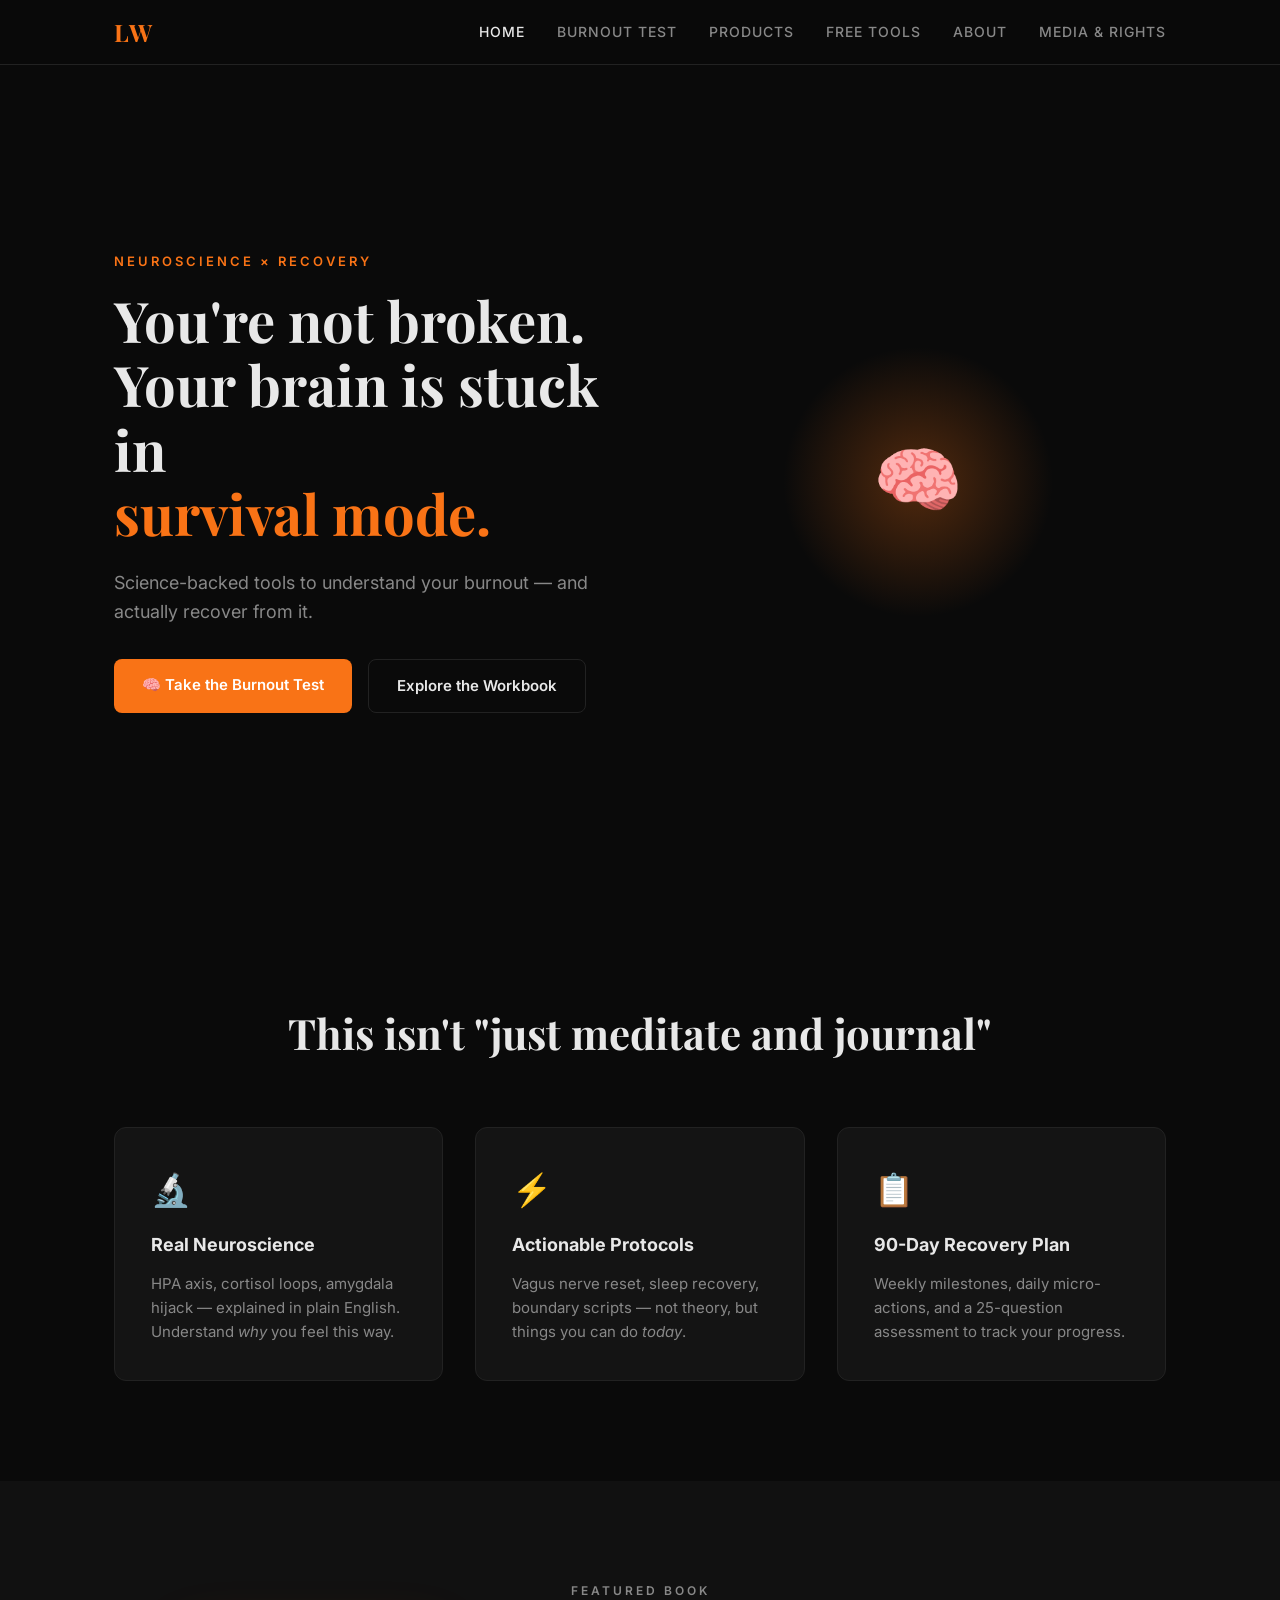
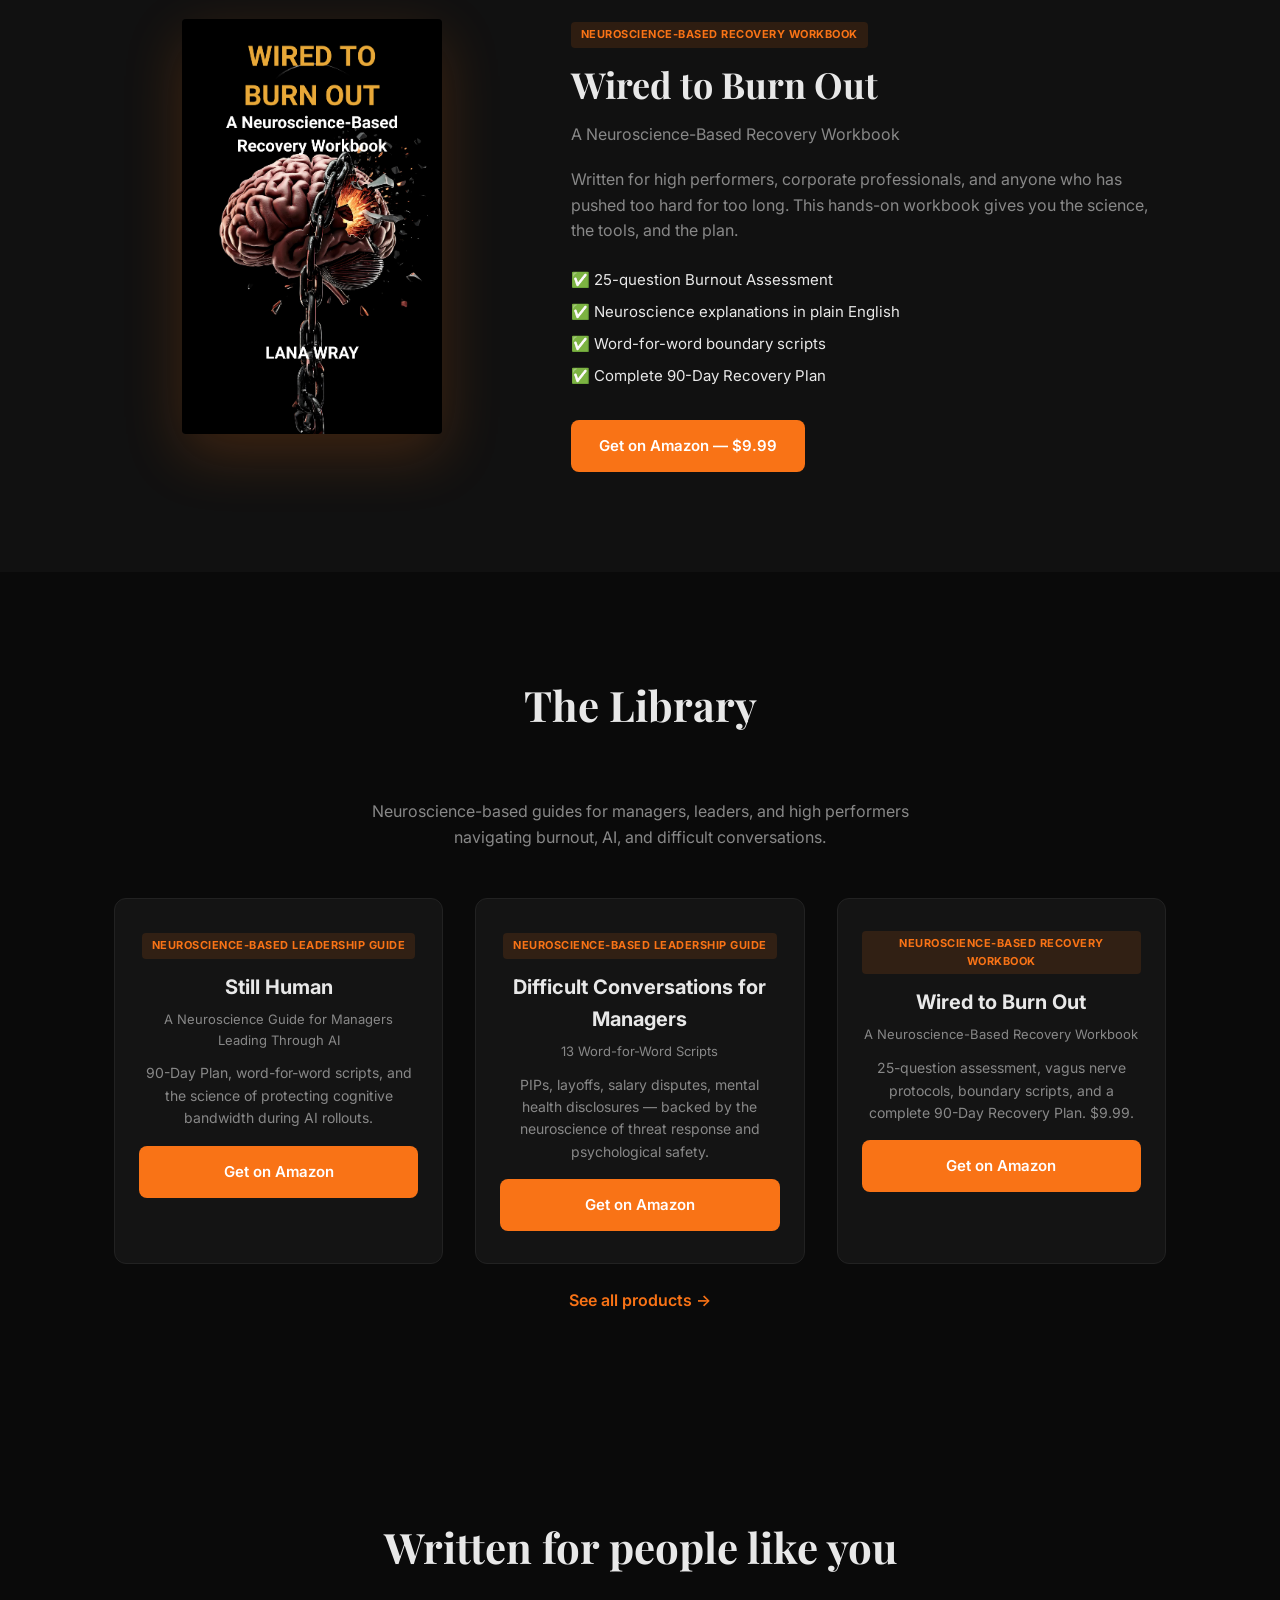
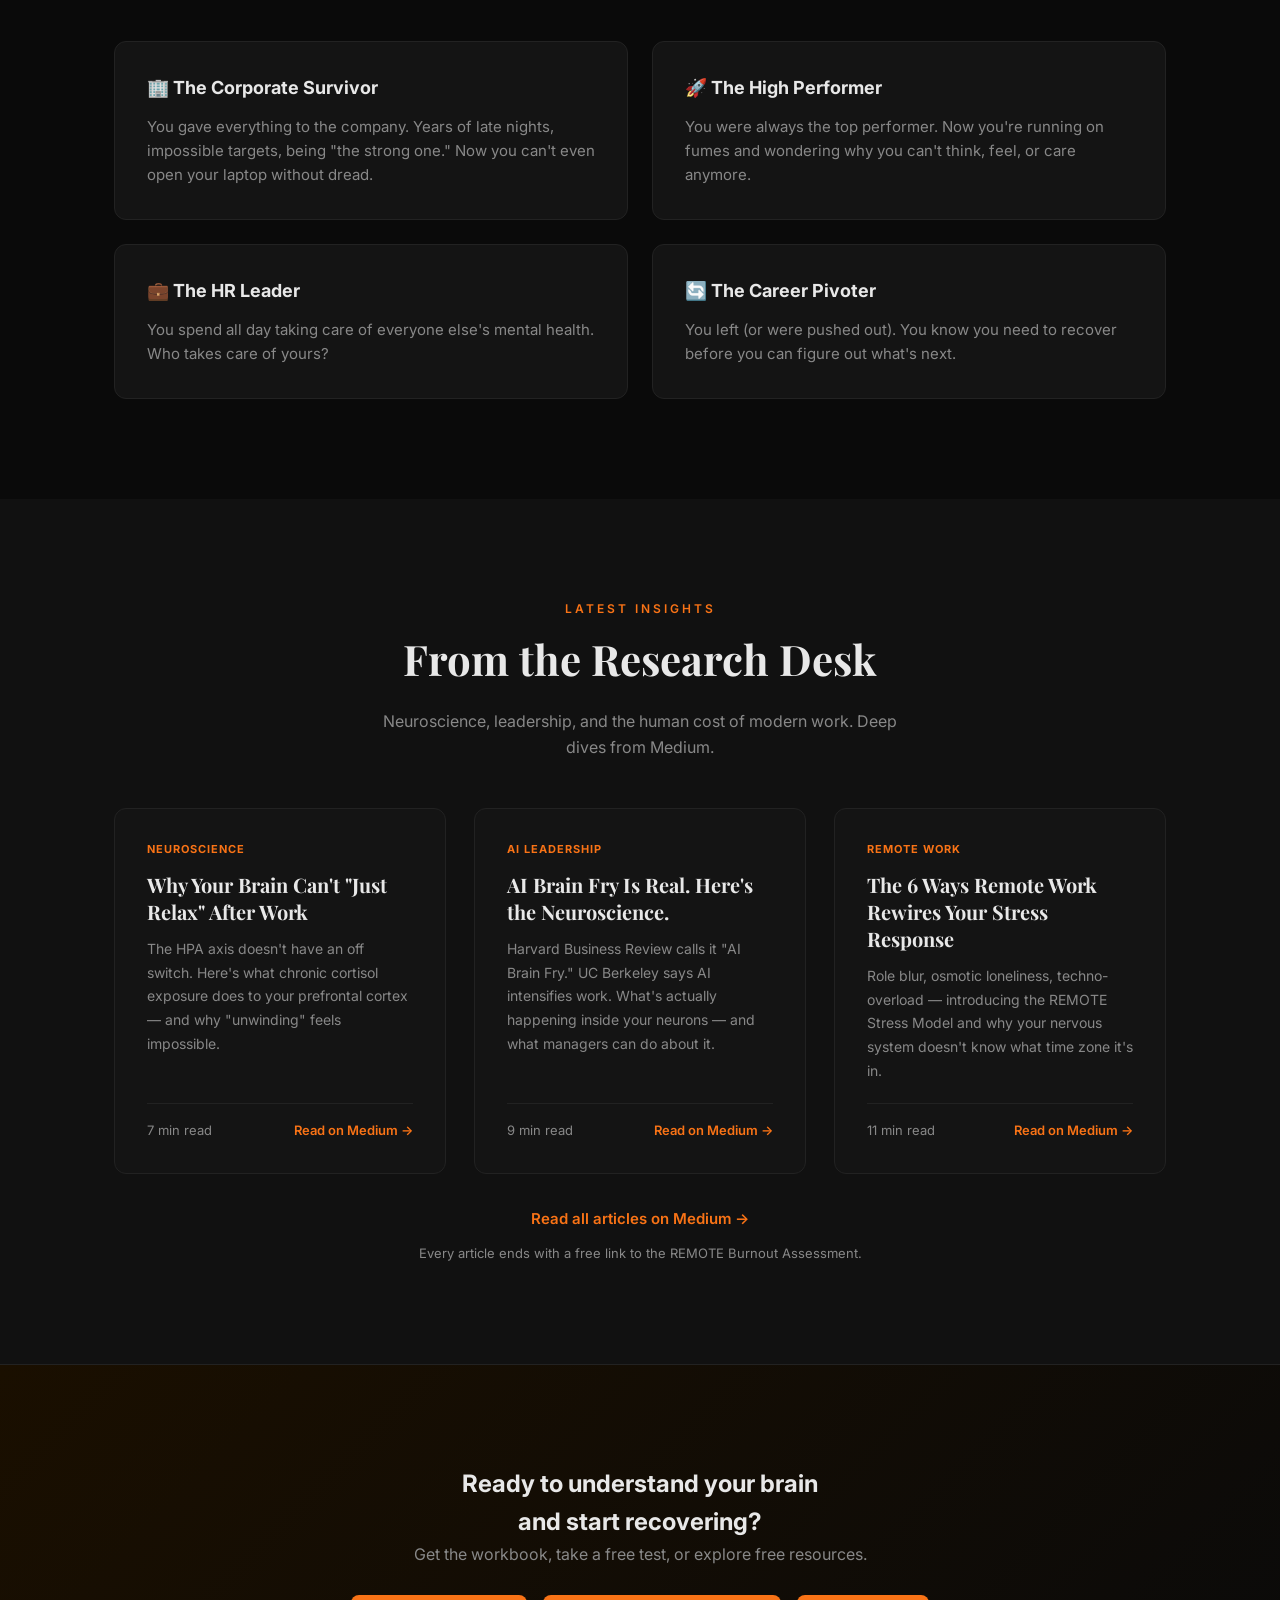
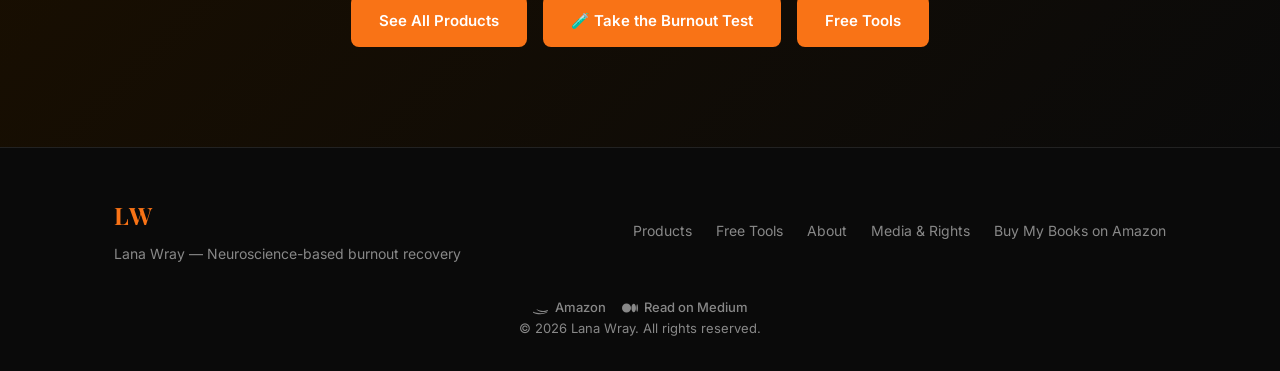
==== index.html @ b1a16aa7 "selling pages" ====
<!DOCTYPE html>
<html lang="en">
<head>
    <meta charset="UTF-8">
  <link rel="icon" type="image/png" href="favicon.png">
    <meta name="viewport" content="width=device-width, initial-scale=1.0">
    <title>Lana Wray — Neuroscience-Based Burnout Recovery for Managers & High Performers</title>
    <meta name="description" content="Lana Wray is a neuroscience author and former CHRO. Take the free REMOTE Burnout Assessment, explore evidence-based recovery tools, and get the books that bridge neuroscience, leadership, and burnout recovery.">
    <meta name="keywords" content="burnout recovery, neuroscience burnout, remote work burnout, manager burnout, brain-smart leadership, REMOTE Stress Model, Lana Wray, Wired to Burn Out, Still Human, burnout assessment, workplace mental health">
    <meta property="og:title" content="Lana Wray — Neuroscience-Based Burnout Recovery">
    <meta property="og:description" content="Free REMOTE Burnout Assessment, neuroscience-backed recovery books, and digital tools for managers and high performers. By former CHRO and neuroscience author Lana Wray.">
    <meta property="og:type" content="website">
    <meta property="og:url" content="https://lana-wray.com/">
    <meta property="og:site_name" content="Lana Wray">
    <meta name="twitter:card" content="summary_large_image">
    <meta name="twitter:title" content="Lana Wray — Neuroscience-Based Burnout Recovery">
    <meta name="twitter:description" content="Free REMOTE Burnout Assessment, neuroscience-backed recovery books, and digital tools for managers and high performers.">
    <link rel="canonical" href="https://lana-wray.com/">
    <link rel="preconnect" href="https://fonts.googleapis.com">
    <link href="https://fonts.googleapis.com/css2?family=Inter:wght@300;400;500;600;700&family=Playfair+Display:wght@400;600;700&display=swap" rel="stylesheet">
    <link rel="stylesheet" href="style.css">
</head>
<body>

<!-- Navigation -->
<nav class="nav">
    <div class="nav-inner">
        <a href="index.html" class="logo">LW</a>
        <div class="nav-links">
            <a href="index.html" class="active">Home</a>
            <a href="remote-assessment.html">Burnout Test</a>
            <a href="books.html">Products</a>
            <a href="free.html">Free Tools</a>
            <a href="about.html">About</a>
            <a href="contact.html">Media &amp; Rights</a>
        </div>
        <button class="menu-btn" onclick="toggleMenu()">☰</button>
    </div>
</nav>

<!-- Hero -->
<section class="hero">
    <div class="hero-inner">
        <div class="hero-text">
            <p class="hero-tag">Neuroscience × Recovery</p>
            <h1>You're not broken.<br>Your brain is stuck in<br><span class="accent">survival mode.</span></h1>
            <p class="hero-sub">Science-backed tools to understand your burnout — and actually recover from it.</p>
            <div class="hero-buttons">
                <a href="remote-assessment.html" class="btn btn-primary">🧠 Take the Burnout Test</a>
                <a href="books.html" class="btn btn-secondary">Explore the Workbook</a>
            </div>
        </div>
        <div class="hero-visual">
            <div class="brain-glow">
                <svg viewBox="0 0 200 200" class="brain-svg">
                    <defs>
                        <radialGradient id="glow" cx="50%" cy="50%" r="50%">
                            <stop offset="0%" style="stop-color:#f97316;stop-opacity:0.3"/>
                            <stop offset="100%" style="stop-color:#f97316;stop-opacity:0"/>
                        </radialGradient>
                    </defs>
                    <circle cx="100" cy="100" r="90" fill="url(#glow)"/>
                    <text x="100" y="115" text-anchor="middle" font-size="48" fill="#f97316" font-family="Playfair Display" font-weight="700">🧠</text>
                </svg>
            </div>
        </div>
    </div>
</section>

<!-- What's Different -->
<section class="section">
    <div class="container">
        <h2 class="section-title">This isn't "just meditate and journal"</h2>
        <div class="grid-3">
            <div class="card">
                <div class="card-icon">🔬</div>
                <h3>Real Neuroscience</h3>
                <p>HPA axis, cortisol loops, amygdala hijack — explained in plain English. Understand <em>why</em> you feel this way.</p>
            </div>
            <div class="card">
                <div class="card-icon">⚡</div>
                <h3>Actionable Protocols</h3>
                <p>Vagus nerve reset, sleep recovery, boundary scripts — not theory, but things you can do <em>today</em>.</p>
            </div>
            <div class="card">
                <div class="card-icon">📋</div>
                <h3>90-Day Recovery Plan</h3>
                <p>Weekly milestones, daily micro-actions, and a 25-question assessment to track your progress.</p>
            </div>
        </div>
    </div>
</section>

<!-- Featured Book -->
<section class="section section-dark">
    <div class="container">
        <div class="book-feature">
            <div class="book-cover-placeholder">
                <img src="cover.png" alt="Wired to Burn Out — Book Cover" class="book-cover-img">
            </div>
            <div class="book-info">
                <p class="overline">Featured Book</p>
                <div style="display:inline-block;background:rgba(249,115,22,0.12);color:var(--accent);font-size:11px;font-weight:700;letter-spacing:0.5px;padding:4px 10px;border-radius:4px;margin-bottom:8px;">NEUROSCIENCE-BASED RECOVERY WORKBOOK</div>
                <h2>Wired to Burn Out</h2>
                <p class="book-subtitle">A Neuroscience-Based Recovery Workbook</p>
                <p>Written for high performers, corporate professionals, and anyone who has pushed too hard for too long. This hands-on workbook gives you the science, the tools, and the plan.</p>
                <ul class="check-list">
                    <li>✅ 25-question Burnout Assessment</li>
                    <li>✅ Neuroscience explanations in plain English</li>
                    <li>✅ Word-for-word boundary scripts</li>
                    <li>✅ Complete 90-Day Recovery Plan</li>
                </ul>
                <a href="https://www.amazon.com/dp/B0GPF3NLQ4" target="_blank" class="btn btn-primary">Get on Amazon — $9.99</a>
            </div>
        </div>
    </div>
</section>

<!-- Book Library -->
<section class="section">
    <div class="container">
        <h2 class="section-title">The Library</h2>
        <p class="center" style="color:var(--text-muted);margin-bottom:48px;max-width:560px;margin-left:auto;margin-right:auto;">Neuroscience-based guides for managers, leaders, and high performers navigating burnout, AI, and difficult conversations.</p>
        <div class="grid-3">
            <div class="card" style="text-align:center;padding:32px 24px;">
                <div style="display:inline-block;background:rgba(249,115,22,0.12);color:var(--accent);font-size:11px;font-weight:700;letter-spacing:0.5px;padding:4px 10px;border-radius:4px;margin-bottom:12px;">NEUROSCIENCE-BASED LEADERSHIP GUIDE</div>
                <h3 style="font-size:20px;margin-bottom:6px;">Still Human</h3>
                <p style="font-size:13px;color:var(--text-muted);margin-bottom:12px;">A Neuroscience Guide for Managers Leading Through AI</p>
                <p style="font-size:14px;margin-bottom:16px;">90-Day Plan, word-for-word scripts, and the science of protecting cognitive bandwidth during AI rollouts.</p>
                <a href="https://www.amazon.com/dp/B0GHTRS544" target="_blank" class="btn btn-primary" style="width:100%;text-align:center;">Get on Amazon</a>
            </div>
            <div class="card" style="text-align:center;padding:32px 24px;">
                <div style="display:inline-block;background:rgba(249,115,22,0.12);color:var(--accent);font-size:11px;font-weight:700;letter-spacing:0.5px;padding:4px 10px;border-radius:4px;margin-bottom:12px;">NEUROSCIENCE-BASED LEADERSHIP GUIDE</div>
                <h3 style="font-size:20px;margin-bottom:6px;">Difficult Conversations for Managers</h3>
                <p style="font-size:13px;color:var(--text-muted);margin-bottom:12px;">13 Word-for-Word Scripts</p>
                <p style="font-size:14px;margin-bottom:16px;">PIPs, layoffs, salary disputes, mental health disclosures — backed by the neuroscience of threat response and psychological safety.</p>
                <a href="https://www.amazon.com/dp/B0DS9W2FG1" target="_blank" class="btn btn-primary" style="width:100%;text-align:center;">Get on Amazon</a>
            </div>
            <div class="card" style="text-align:center;padding:32px 24px;">
                <div style="display:inline-block;background:rgba(249,115,22,0.12);color:var(--accent);font-size:11px;font-weight:700;letter-spacing:0.5px;padding:4px 10px;border-radius:4px;margin-bottom:12px;">NEUROSCIENCE-BASED RECOVERY WORKBOOK</div>
                <h3 style="font-size:20px;margin-bottom:6px;">Wired to Burn Out</h3>
                <p style="font-size:13px;color:var(--text-muted);margin-bottom:12px;">A Neuroscience-Based Recovery Workbook</p>
                <p style="font-size:14px;margin-bottom:16px;">25-question assessment, vagus nerve protocols, boundary scripts, and a complete 90-Day Recovery Plan. $9.99.</p>
                <a href="https://www.amazon.com/dp/B0GPF3NLQ4" target="_blank" class="btn btn-primary" style="width:100%;text-align:center;">Get on Amazon</a>
            </div>
        </div>
        <p class="center" style="margin-top:24px;"><a href="books.html" style="color:var(--accent);font-weight:600;">See all products &rarr;</a></p>
    </div>
</section>

<!-- For Who -->
<section class="section">
    <div class="container">
        <h2 class="section-title">Written for people like you</h2>
        <div class="grid-2">
            <div class="persona-card">
                <h3>🏢 The Corporate Survivor</h3>
                <p>You gave everything to the company. Years of late nights, impossible targets, being "the strong one." Now you can't even open your laptop without dread.</p>
            </div>
            <div class="persona-card">
                <h3>🚀 The High Performer</h3>
                <p>You were always the top performer. Now you're running on fumes and wondering why you can't think, feel, or care anymore.</p>
            </div>
            <div class="persona-card">
                <h3>💼 The HR Leader</h3>
                <p>You spend all day taking care of everyone else's mental health. Who takes care of yours?</p>
            </div>
            <div class="persona-card">
                <h3>🔄 The Career Pivoter</h3>
                <p>You left (or were pushed out). You know you need to recover before you can figure out what's next.</p>
            </div>
        </div>
    </div>
</section>

<!-- Latest Insights -->
<section class="section section-dark">
    <div class="container">
        <p class="overline" style="text-align:center;">Latest Insights</p>
        <h2 class="section-title" style="margin-bottom:16px;">From the Research Desk</h2>
        <p class="center" style="color:var(--text-muted);margin-bottom:48px;max-width:520px;margin-left:auto;margin-right:auto;">Neuroscience, leadership, and the human cost of modern work. Deep dives from Medium.</p>
        <div class="articles-grid">
            <a href="https://medium.com/@lanawray.author" target="_blank" class="article-card" style="text-decoration:none;color:inherit;">
                <div class="article-tag">Neuroscience</div>
                <h3>Why Your Brain Can't "Just Relax" After Work</h3>
                <p>The HPA axis doesn't have an off switch. Here's what chronic cortisol exposure does to your prefrontal cortex — and why "unwinding" feels impossible.</p>
                <div class="article-footer">
                    <span class="read-time">7 min read</span>
                    <span style="color:var(--accent);font-weight:600;">Read on Medium &rarr;</span>
                </div>
            </a>
            <a href="https://medium.com/@lanawray.author" target="_blank" class="article-card" style="text-decoration:none;color:inherit;">
                <div class="article-tag">AI Leadership</div>
                <h3>AI Brain Fry Is Real. Here's the Neuroscience.</h3>
                <p>Harvard Business Review calls it "AI Brain Fry." UC Berkeley says AI intensifies work. What's actually happening inside your neurons — and what managers can do about it.</p>
                <div class="article-footer">
                    <span class="read-time">9 min read</span>
                    <span style="color:var(--accent);font-weight:600;">Read on Medium &rarr;</span>
                </div>
            </a>
            <a href="https://medium.com/@lanawray.author" target="_blank" class="article-card" style="text-decoration:none;color:inherit;">
                <div class="article-tag">Remote Work</div>
                <h3>The 6 Ways Remote Work Rewires Your Stress Response</h3>
                <p>Role blur, osmotic loneliness, techno-overload — introducing the REMOTE Stress Model and why your nervous system doesn't know what time zone it's in.</p>
                <div class="article-footer">
                    <span class="read-time">11 min read</span>
                    <span style="color:var(--accent);font-weight:600;">Read on Medium &rarr;</span>
                </div>
            </a>
        </div>
        <p class="center" style="margin-top:32px;">
            <a href="https://medium.com/@lanawray.author" target="_blank" style="color:var(--accent);font-weight:600;font-size:15px;">Read all articles on Medium &rarr;</a>
        </p>
        <p class="center" style="margin-top:12px;color:var(--text-muted);font-size:13px;">Every article ends with a free link to the REMOTE Burnout Assessment.</p>
    </div>
</section>

<!-- CTA -->
<section class="section section-cta">
    <div class="container center">
        <h2>Ready to understand your brain<br>and start recovering?</h2>
        <p style="color:var(--text-muted);margin-bottom:28px;">Get the workbook, take a free test, or explore free resources.</p>
        <div style="display:flex;gap:16px;justify-content:center;flex-wrap:wrap;">
            <a href="books.html" class="btn btn-primary">See All Products</a>
            <a href="burnout-test.html" class="btn btn-primary">🧪 Take the Burnout Test</a>
            <a href="free.html" class="btn btn-primary">Free Tools</a>
        </div>
    </div>
</section>

<!-- Footer -->
<footer class="footer">
    <div class="container">
        <div class="footer-inner">
            <div class="footer-brand">
                <span class="logo">LW</span>
                <p>Lana Wray — Neuroscience-based burnout recovery</p>
            </div>
            <div class="footer-links">
                <a href="books.html">Products</a>
                <a href="free.html">Free Tools</a>
                <a href="about.html">About</a>
                <a href="contact.html">Media &amp; Rights</a>
                <a href="https://www.amazon.com/author/lanawray" target="_blank">Buy My Books on Amazon</a>
            </div>
        </div>
        <div class="footer-social">
            <a href="https://www.amazon.com/author/lanawray" target="_blank">
                <svg width="16" height="16" viewBox="0 0 24 24" fill="currentColor"><path d="M.045 18.02c.07-.116.36-.31.58-.213 3.334 1.456 6.96 2.18 10.546 2.18 3.066 0 6.28-.625 9.446-1.9.325-.13.6-.06.7.18.1.24-.04.5-.35.63C17.66 20.6 14.22 21.35 10.93 21.35c-3.74 0-7.28-.77-10.61-2.31-.21-.1-.34-.33-.27-.52zM22.16 16.98c-.15-.24-.5-.32-1.52.12-1.6.7-3.53 1.02-5.46 1.02-3.64 0-7.18-1.36-9.55-3.6-.3-.28-.1-.67.25-.47 2.77 1.6 5.96 2.45 9.16 2.45 2.17 0 4.56-.45 6.64-1.36.5-.22.93.25.48.84z"/></svg>
                Amazon
            </a>
            <a href="https://medium.com/@lanawray.author" target="_blank">
                <svg width="16" height="16" viewBox="0 0 24 24" fill="currentColor"><path d="M13.54 12a6.8 6.8 0 01-6.77 6.82A6.8 6.8 0 010 12a6.8 6.8 0 016.77-6.82A6.8 6.8 0 0113.54 12zM20.96 12c0 3.54-1.51 6.42-3.38 6.42-1.87 0-3.39-2.88-3.39-6.42s1.52-6.42 3.39-6.42 3.38 2.88 3.38 6.42M24 12c0 3.17-.53 5.75-1.19 5.75-.66 0-1.19-2.58-1.19-5.75s.53-5.75 1.19-5.75C23.47 6.25 24 8.83 24 12z"/></svg>
                Read on Medium
            </a>
        </div>
        <p class="footer-copy">© 2026 Lana Wray. All rights reserved.</p>
    </div>
</footer>

<script>
function toggleMenu() {
    document.querySelector('.nav-links').classList.toggle('open');
}
</script>

<!-- Gumroad Overlay -->
<script src="https://gumroad.com/js/gumroad.js"></script>
<!-- MailerLite Universal -->
<script>
(function(w,d,e,u,f,l,n){w[f]=w[f]||function(){(w[f].q=w[f].q||[])
.push(arguments);},l=d.createElement(e),l.async=1,l.src=u,
n=d.getElementsByTagName(e)[0],n.parentNode.insertBefore(l,n);})
(window,document,'script','https://assets.mailerlite.com/js/universal.js','ml');
ml('account', '2134096');
</script>
<!-- End MailerLite Universal -->
</body>
</html>
---- style.css ----
/* === RESET & BASE === */
*, *::before, *::after { box-sizing: border-box; margin: 0; padding: 0; }

:root {
    --bg: #0a0a0a;
    --bg-card: #141414;
    --bg-dark: #111;
    --text: #e8e8e8;
    --text-muted: #888;
    --accent: #f97316;
    --accent-glow: rgba(249, 115, 22, 0.15);
    --border: #222;
    --radius: 12px;
}

html { scroll-behavior: smooth; }

body {
    font-family: 'Inter', -apple-system, sans-serif;
    background: var(--bg);
    color: var(--text);
    line-height: 1.6;
    -webkit-font-smoothing: antialiased;
}

a { color: var(--accent); text-decoration: none; transition: opacity 0.2s; }
a:hover { opacity: 0.8; }

.container { max-width: 1100px; margin: 0 auto; padding: 0 24px; }
.center { text-align: center; }

/* === NAV === */
.nav {
    position: fixed; top: 0; left: 0; right: 0; z-index: 100;
    background: rgba(10,10,10,0.85);
    backdrop-filter: blur(20px);
    border-bottom: 1px solid var(--border);
}
.nav-inner {
    max-width: 1100px; margin: 0 auto; padding: 0 24px;
    display: flex; align-items: center; justify-content: space-between;
    height: 64px;
}
.logo {
    font-family: 'Playfair Display', serif;
    font-size: 24px; font-weight: 700;
    color: var(--accent) !important;
    letter-spacing: 2px;
}
.nav-links { display: flex; gap: 32px; }
.nav-links a {
    color: var(--text-muted); font-size: 14px; font-weight: 500;
    text-transform: uppercase; letter-spacing: 1px;
}
.nav-links a:hover, .nav-links a.active { color: var(--text); }
.menu-btn {
    display: none; background: none; border: none;
    color: var(--text); font-size: 24px; cursor: pointer;
}

/* === HERO === */
.hero {
    min-height: 100vh; display: flex; align-items: center;
    padding-top: 64px;
}
.hero-inner {
    max-width: 1100px; margin: 0 auto; padding: 0 24px;
    display: grid; grid-template-columns: 1fr 1fr; gap: 60px; align-items: center;
    width: 100%;
}
.hero-tag {
    font-size: 13px; font-weight: 600; text-transform: uppercase;
    letter-spacing: 3px; color: var(--accent); margin-bottom: 16px;
}
.hero h1 {
    font-family: 'Playfair Display', serif;
    font-size: clamp(32px, 5vw, 56px);
    line-height: 1.15; font-weight: 700; margin-bottom: 24px;
}
.accent { color: var(--accent); }
.hero-sub { font-size: 18px; color: var(--text-muted); margin-bottom: 32px; max-width: 480px; }
.hero-buttons { display: flex; gap: 16px; flex-wrap: wrap; }

.hero-visual { display: flex; justify-content: center; align-items: center; }
.brain-glow { position: relative; width: 300px; height: 300px; }
.brain-svg { width: 100%; height: 100%; animation: pulse 4s ease-in-out infinite; }
@keyframes pulse {
    0%, 100% { transform: scale(1); opacity: 0.8; }
    50% { transform: scale(1.05); opacity: 1; }
}

/* === BUTTONS === */
.btn {
    display: inline-block; padding: 14px 28px; border-radius: 8px;
    font-size: 15px; font-weight: 600; transition: all 0.2s;
    cursor: pointer;
}
.btn-primary {
    background: var(--accent); color: #fff !important;
}
.btn-primary:hover { background: #ea6c0a; opacity: 1; }
.btn-secondary {
    border: 1px solid var(--border); color: var(--text);
    background: transparent;
}
.btn-secondary:hover { border-color: var(--accent); color: var(--accent); opacity: 1; }

/* === SECTIONS === */
.section { padding: 100px 0; }
.section-dark { background: var(--bg-dark); }
.section-cta {
    background: linear-gradient(135deg, #1a0f00, #0a0a0a);
    border-top: 1px solid var(--border);
}
.section-title {
    font-family: 'Playfair Display', serif;
    font-size: clamp(28px, 4vw, 42px);
    text-align: center; margin-bottom: 60px;
}
.overline {
    font-size: 12px; font-weight: 600; text-transform: uppercase;
    letter-spacing: 3px; color: var(--accent); margin-bottom: 8px;
}

/* === GRIDS === */
.grid-3 { display: grid; grid-template-columns: repeat(3, 1fr); gap: 32px; }
.grid-2 { display: grid; grid-template-columns: repeat(2, 1fr); gap: 24px; }

/* === CARDS === */
.card {
    background: var(--bg-card); border: 1px solid var(--border);
    border-radius: var(--radius); padding: 36px;
    transition: border-color 0.3s;
}
.card:hover { border-color: var(--accent); }
.card-icon { font-size: 32px; margin-bottom: 16px; }
.card h3 { font-size: 18px; margin-bottom: 12px; }
.card p { color: var(--text-muted); font-size: 15px; }

.persona-card {
    background: var(--bg-card); border: 1px solid var(--border);
    border-radius: var(--radius); padding: 32px;
}
.persona-card h3 { font-size: 18px; margin-bottom: 12px; }
.persona-card p { color: var(--text-muted); font-size: 15px; }

/* === BOOK FEATURE === */
.book-feature {
    display: grid; grid-template-columns: 1fr 1.5fr; gap: 60px; align-items: center;
}
.book-cover-img {
    width: 260px; height: auto;
    border-radius: 4px;
    box-shadow: 0 20px 60px rgba(249,115,22,0.2);
    display: block; margin: 0 auto;
}
.book-info h2 {
    font-family: 'Playfair Display', serif;
    font-size: 36px; margin-bottom: 8px;
}
.book-subtitle { font-size: 16px; color: var(--text-muted); margin-bottom: 20px; }
.book-info p { margin-bottom: 20px; color: var(--text-muted); }
.check-list { list-style: none; margin-bottom: 28px; }
.check-list li { padding: 4px 0; font-size: 15px; }

/* === BOOK GRID (books.html) === */
.book-grid { display: grid; grid-template-columns: repeat(auto-fill, minmax(300px, 1fr)); gap: 32px; }
.book-card {
    background: var(--bg-card); border: 1px solid var(--border);
    border-radius: var(--radius); padding: 32px;
    transition: border-color 0.3s, transform 0.3s;
    display: flex; flex-direction: column;
}
.book-card:hover { border-color: var(--accent); transform: translateY(-4px); }
.book-card p:last-of-type { flex: 1; }
.book-card .btn { margin-top: auto; }
.book-card .product-img {
    width: 100%; border-radius: 8px; margin-bottom: 16px;
    border: 1px solid var(--border);
}
.book-card h3 { font-size: 20px; margin-bottom: 8px; }
.book-card .price { color: var(--accent); font-weight: 700; font-size: 18px; margin-bottom: 12px; }
.book-card p { color: var(--text-muted); font-size: 14px; margin-bottom: 20px; }
.tag { display: inline-block; background: var(--accent-glow); color: var(--accent); padding: 4px 12px; border-radius: 20px; font-size: 12px; font-weight: 600; margin-bottom: 16px; }

/* === ABOUT === */
.about-grid {
    display: flex; flex-direction: column; align-items: center; gap: 40px; text-align: center;
}
.avatar-circle {
    width: 200px; height: 200px; border-radius: 50%;
    background: linear-gradient(135deg, var(--accent-glow), var(--bg-card));
    border: 2px solid var(--accent);
    display: flex; align-items: center; justify-content: center;
    margin: 0 auto;
}
.avatar-circle span {
    font-family: 'Playfair Display', serif;
    font-size: 64px; font-weight: 700; color: var(--accent);
}
.author-photo {
    width: 220px; height: 220px; border-radius: 50%;
    object-fit: cover; object-position: center top;
    border: 2px solid var(--accent);
    margin: 0 auto; display: block;
}
.about-text h2 { font-family: 'Playfair Display', serif; font-size: 32px; margin-bottom: 20px; }
.about-text p { color: var(--text-muted); margin-bottom: 16px; font-size: 16px; line-height: 1.8; }

/* === CONTACT === */
.contact-box {
    max-width: 600px; margin: 0 auto; text-align: center;
}
.contact-box p { color: var(--text-muted); margin-bottom: 24px; font-size: 16px; }
.contact-email {
    font-size: 22px; font-weight: 600; color: var(--accent);
    display: inline-block; padding: 16px 32px;
    border: 1px solid var(--accent); border-radius: var(--radius);
}

/* === FREE RESOURCES === */
.resource-card {
    background: var(--bg-card); border: 1px solid var(--border);
    border-radius: var(--radius); padding: 40px; text-align: center;
    max-width: 600px; margin: 0 auto;
    display: flex; flex-direction: column;
}
.resource-card > :last-child { margin-top: auto; }
.resource-card h3 { font-size: 24px; margin-bottom: 12px; }
.resource-card p { color: var(--text-muted); margin-bottom: 24px; }

/* === FOOTER === */
.footer {
    border-top: 1px solid var(--border);
    padding: 48px 0 32px;
}
.footer-inner {
    display: flex; justify-content: space-between; align-items: center;
    margin-bottom: 32px;
}
.footer-brand p { color: var(--text-muted); font-size: 14px; margin-top: 8px; }
.footer-links { display: flex; gap: 24px; }
.footer-links a { color: var(--text-muted); font-size: 14px; }
.footer-links a:hover { color: var(--text); }
.footer-copy { color: var(--text-muted); font-size: 13px; text-align: center; }

/* === GUMROAD OVERLAY BUTTONS === */
.btn-gumroad {
    background: var(--accent);
    color: #fff !important;
    display: inline-block;
    padding: 14px 28px;
    border-radius: 8px;
    font-size: 15px;
    font-weight: 600;
    transition: all 0.2s;
    cursor: pointer;
    border: none;
    font-family: inherit;
    width: 100%;
    text-align: center;
}
.btn-gumroad:hover { background: #ea6c0a; opacity: 1; }

/* === MEDIUM ARTICLES === */
.articles-grid {
    display: grid;
    grid-template-columns: repeat(3, 1fr);
    gap: 28px;
}
.article-card {
    background: var(--bg-card);
    border: 1px solid var(--border);
    border-radius: var(--radius);
    padding: 32px;
    transition: border-color 0.3s, transform 0.3s;
    display: flex;
    flex-direction: column;
}
.article-card:hover {
    border-color: var(--accent);
    transform: translateY(-4px);
}
.article-card .article-tag {
    font-size: 11px;
    font-weight: 700;
    text-transform: uppercase;
    letter-spacing: 1px;
    color: var(--accent);
    margin-bottom: 12px;
}
.article-card h3 {
    font-family: 'Playfair Display', serif;
    font-size: 20px;
    line-height: 1.35;
    margin-bottom: 12px;
    color: var(--text);
}
.article-card p {
    color: var(--text-muted);
    font-size: 14px;
    line-height: 1.7;
    margin-bottom: 20px;
    flex: 1;
}
.article-card .article-footer {
    display: flex;
    justify-content: space-between;
    align-items: center;
    padding-top: 16px;
    border-top: 1px solid var(--border);
    font-size: 13px;
}
.article-card .article-footer .read-time {
    color: var(--text-muted);
}
.article-card .article-footer a {
    color: var(--accent);
    font-weight: 600;
}

/* === FOOTER SOCIAL ROW === */
.footer-social {
    display: flex;
    gap: 16px;
    align-items: center;
    justify-content: center;
    margin-top: 16px;
}
.footer-social a {
    display: inline-flex;
    align-items: center;
    gap: 6px;
    color: var(--text-muted);
    font-size: 13px;
    font-weight: 500;
    transition: color 0.2s;
}
.footer-social a:hover { color: var(--accent); opacity: 1; }
.footer-social svg { flex-shrink: 0; }

/* === MOBILE === */
@media (max-width: 768px) {
    .menu-btn { display: block; }
    .nav-links {
        display: none; position: absolute; top: 64px; left: 0; right: 0;
        background: var(--bg); flex-direction: column;
        padding: 24px; gap: 20px; border-bottom: 1px solid var(--border);
    }
    .nav-links.open { display: flex; }
    .hero-inner { grid-template-columns: 1fr; text-align: center; gap: 40px; }
    .hero-sub { margin: 0 auto 32px; }
    .hero-buttons { justify-content: center; }
    .grid-3, .grid-2 { grid-template-columns: 1fr; }
    .book-feature { grid-template-columns: 1fr; text-align: center; }
    .about-grid { grid-template-columns: 1fr; text-align: center; }
    .articles-grid { grid-template-columns: 1fr; }
    .footer-inner { flex-direction: column; gap: 20px; text-align: center; }
    .footer-social { flex-wrap: wrap; }
}
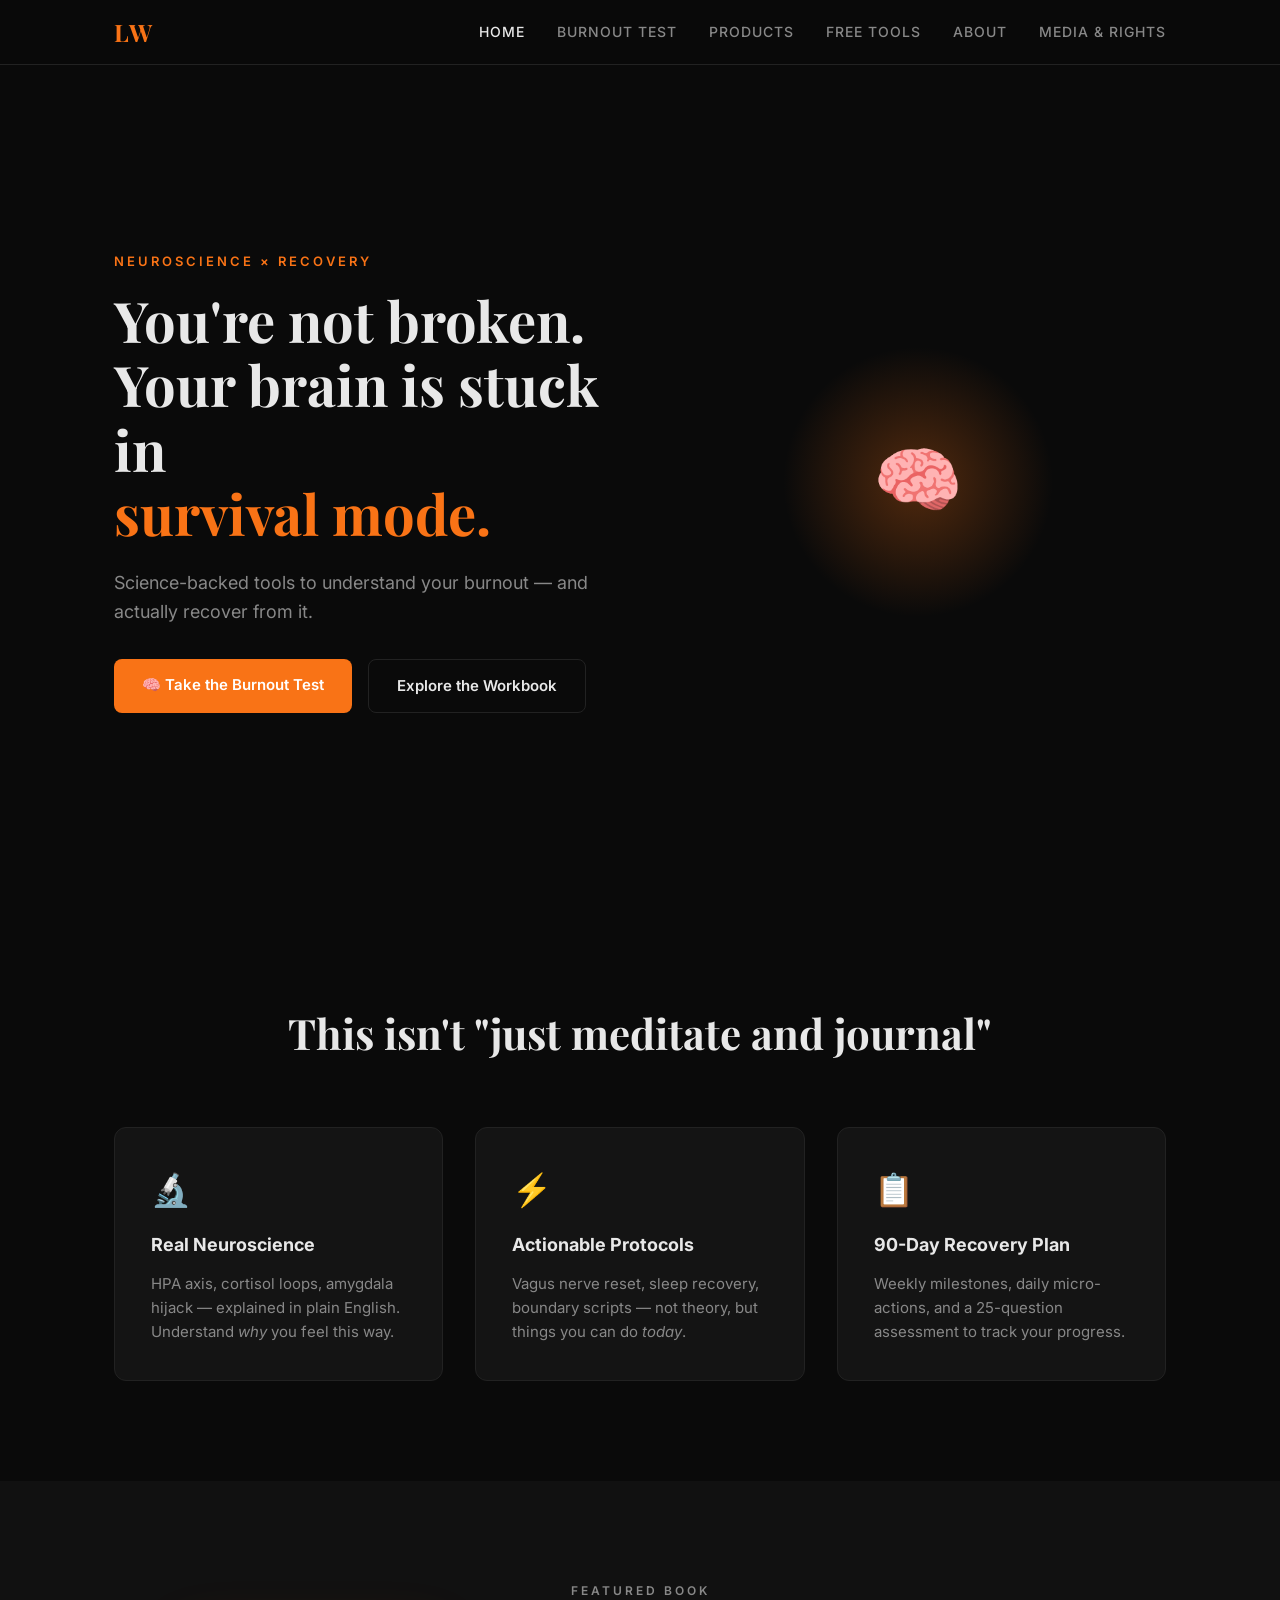
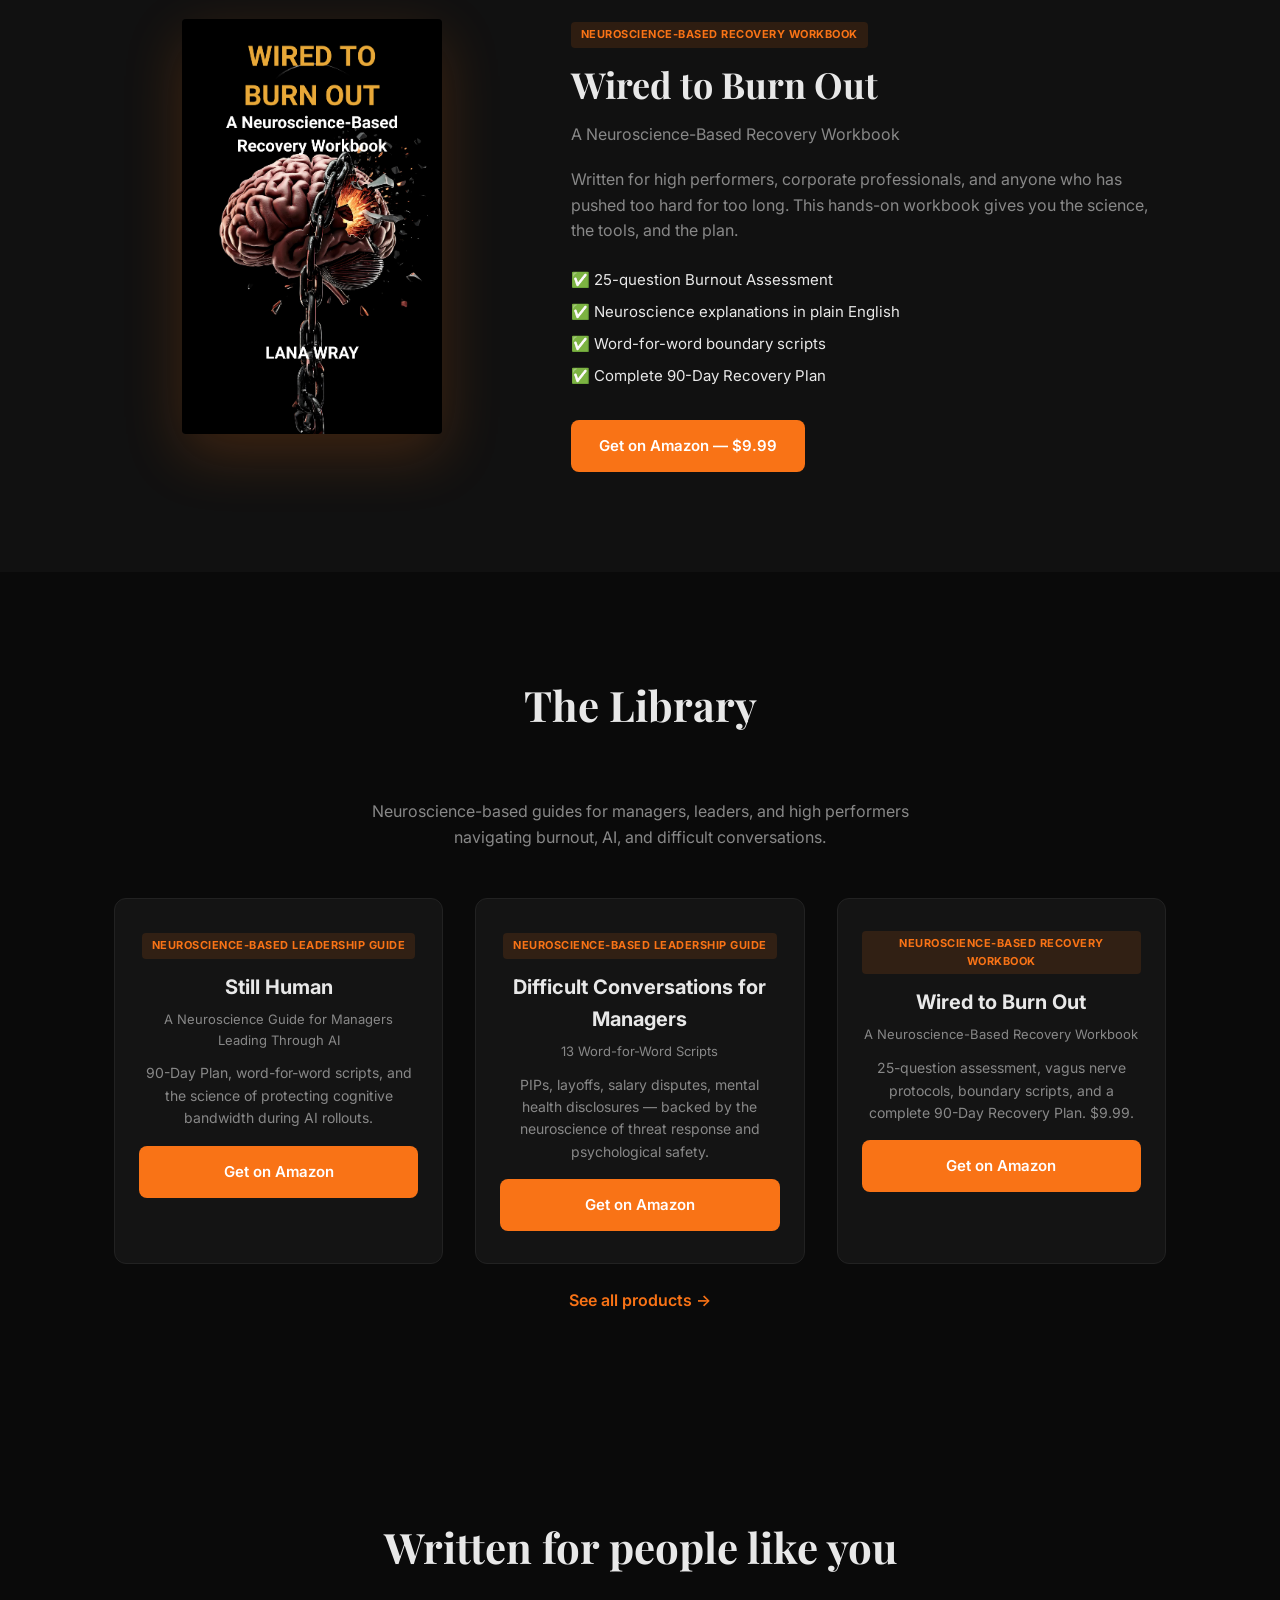
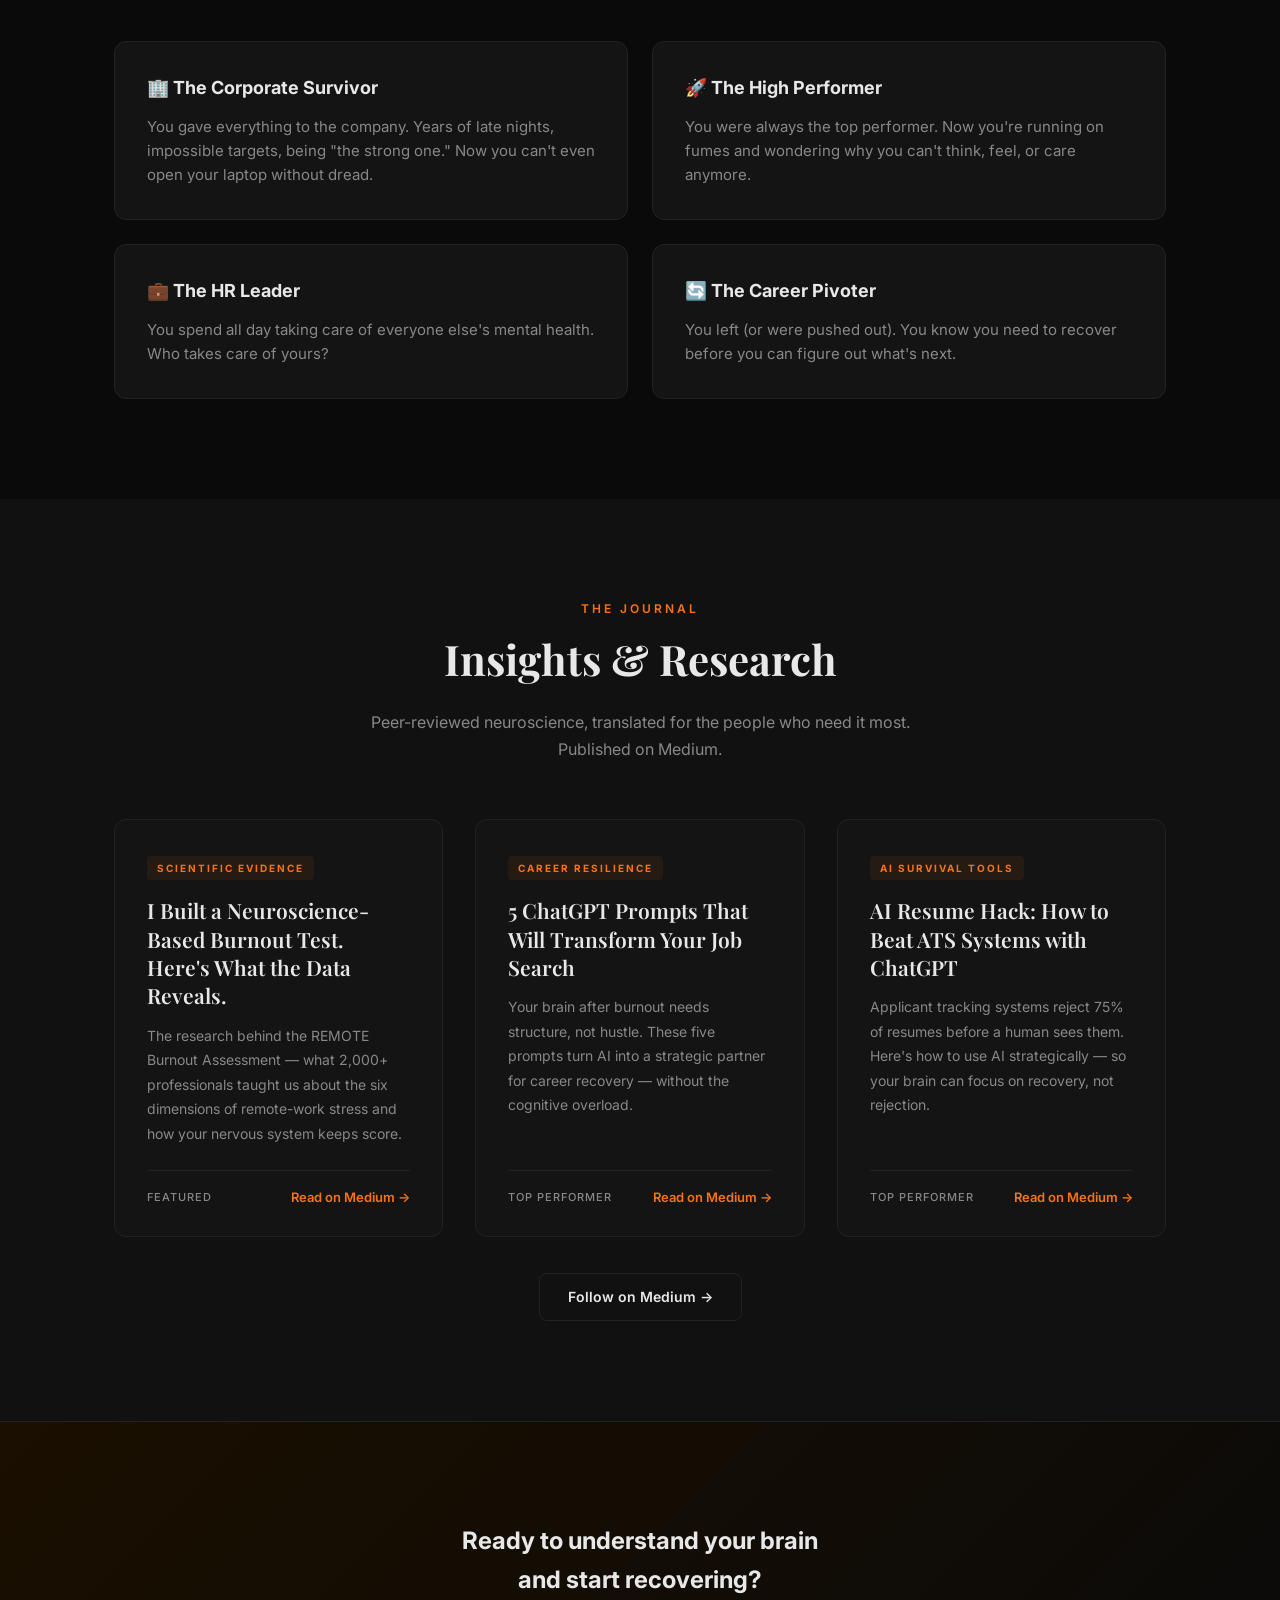
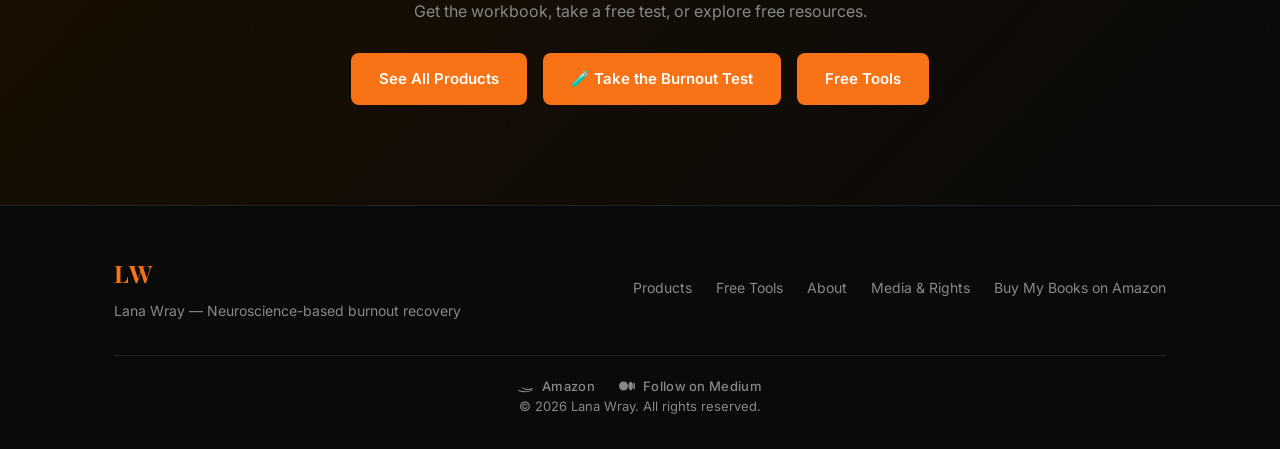
==== commit acde1e41: "mediun articles" ====
--- a/index.html
+++ b/index.html
@@ -19,6 +19,7 @@
     <link rel="preconnect" href="https://fonts.googleapis.com">
     <link href="https://fonts.googleapis.com/css2?family=Inter:wght@300;400;500;600;700&family=Playfair+Display:wght@400;600;700&display=swap" rel="stylesheet">
     <link rel="stylesheet" href="style.css">
+    <script defer src="https://gumroad.com/js/gumroad.js"></script>
 </head>
 <body>
 
@@ -173,45 +174,44 @@
     </div>
 </section>
 
-<!-- Latest Insights -->
+<!-- Insights & Research -->
 <section class="section section-dark">
     <div class="container">
-        <p class="overline" style="text-align:center;">Latest Insights</p>
-        <h2 class="section-title" style="margin-bottom:16px;">From the Research Desk</h2>
-        <p class="center" style="color:var(--text-muted);margin-bottom:48px;max-width:520px;margin-left:auto;margin-right:auto;">Neuroscience, leadership, and the human cost of modern work. Deep dives from Medium.</p>
+        <p class="overline" style="text-align:center;">The Journal</p>
+        <h2 class="section-title" style="margin-bottom:16px;">Insights &amp; Research</h2>
+        <p class="center" style="color:var(--text-muted);margin-bottom:56px;max-width:540px;margin-left:auto;margin-right:auto;font-size:16px;line-height:1.7;">Peer-reviewed neuroscience, translated for the people who need it most. Published on Medium.</p>
         <div class="articles-grid">
-            <a href="https://medium.com/@lanawray.author" target="_blank" class="article-card" style="text-decoration:none;color:inherit;">
-                <div class="article-tag">Neuroscience</div>
-                <h3>Why Your Brain Can't "Just Relax" After Work</h3>
-                <p>The HPA axis doesn't have an off switch. Here's what chronic cortisol exposure does to your prefrontal cortex — and why "unwinding" feels impossible.</p>
+            <a href="https://medium.com/@lanawray.author/i-built-a-neuroscience-based-burnout-test-for-remote-workers-heres-what-the-data-reveals-84ca2b9baf8f" target="_blank" class="article-card" style="text-decoration:none;color:inherit;">
+                <div class="article-tag">Scientific Evidence</div>
+                <h3>I Built a Neuroscience-Based Burnout Test. Here's What the Data Reveals.</h3>
+                <p>The research behind the REMOTE Burnout Assessment — what 2,000+ professionals taught us about the six dimensions of remote-work stress and how your nervous system keeps score.</p>
                 <div class="article-footer">
-                    <span class="read-time">7 min read</span>
+                    <span class="read-time">Featured</span>
                     <span style="color:var(--accent);font-weight:600;">Read on Medium &rarr;</span>
                 </div>
             </a>
-            <a href="https://medium.com/@lanawray.author" target="_blank" class="article-card" style="text-decoration:none;color:inherit;">
-                <div class="article-tag">AI Leadership</div>
-                <h3>AI Brain Fry Is Real. Here's the Neuroscience.</h3>
-                <p>Harvard Business Review calls it "AI Brain Fry." UC Berkeley says AI intensifies work. What's actually happening inside your neurons — and what managers can do about it.</p>
+            <a href="https://medium.com/@lanawray.author/5-chatgpt-prompts-that-will-transform-your-job-search-94542b60ccee" target="_blank" class="article-card" style="text-decoration:none;color:inherit;">
+                <div class="article-tag">Career Resilience</div>
+                <h3>5 ChatGPT Prompts That Will Transform Your Job Search</h3>
+                <p>Your brain after burnout needs structure, not hustle. These five prompts turn AI into a strategic partner for career recovery — without the cognitive overload.</p>
                 <div class="article-footer">
-                    <span class="read-time">9 min read</span>
+                    <span class="read-time">Top Performer</span>
                     <span style="color:var(--accent);font-weight:600;">Read on Medium &rarr;</span>
                 </div>
             </a>
-            <a href="https://medium.com/@lanawray.author" target="_blank" class="article-card" style="text-decoration:none;color:inherit;">
-                <div class="article-tag">Remote Work</div>
-                <h3>The 6 Ways Remote Work Rewires Your Stress Response</h3>
-                <p>Role blur, osmotic loneliness, techno-overload — introducing the REMOTE Stress Model and why your nervous system doesn't know what time zone it's in.</p>
+            <a href="https://medium.com/@lanawray.author/ai-resume-hack-how-to-beat-ats-systems-with-chatgpt-bc4d8b3b30aa" target="_blank" class="article-card" style="text-decoration:none;color:inherit;">
+                <div class="article-tag">AI Survival Tools</div>
+                <h3>AI Resume Hack: How to Beat ATS Systems with ChatGPT</h3>
+                <p>Applicant tracking systems reject 75% of resumes before a human sees them. Here's how to use AI strategically — so your brain can focus on recovery, not rejection.</p>
                 <div class="article-footer">
-                    <span class="read-time">11 min read</span>
+                    <span class="read-time">Top Performer</span>
                     <span style="color:var(--accent);font-weight:600;">Read on Medium &rarr;</span>
                 </div>
             </a>
         </div>
-        <p class="center" style="margin-top:32px;">
-            <a href="https://medium.com/@lanawray.author" target="_blank" style="color:var(--accent);font-weight:600;font-size:15px;">Read all articles on Medium &rarr;</a>
+        <p class="center" style="margin-top:36px;">
+            <a href="https://medium.com/@lanawray.author" target="_blank" class="btn btn-secondary" style="font-size:14px;padding:12px 28px;">Follow on Medium &rarr;</a>
         </p>
-        <p class="center" style="margin-top:12px;color:var(--text-muted);font-size:13px;">Every article ends with a free link to the REMOTE Burnout Assessment.</p>
     </div>
 </section>
 
@@ -251,7 +251,7 @@
             </a>
             <a href="https://medium.com/@lanawray.author" target="_blank">
                 <svg width="16" height="16" viewBox="0 0 24 24" fill="currentColor"><path d="M13.54 12a6.8 6.8 0 01-6.77 6.82A6.8 6.8 0 010 12a6.8 6.8 0 016.77-6.82A6.8 6.8 0 0113.54 12zM20.96 12c0 3.54-1.51 6.42-3.38 6.42-1.87 0-3.39-2.88-3.39-6.42s1.52-6.42 3.39-6.42 3.38 2.88 3.38 6.42M24 12c0 3.17-.53 5.75-1.19 5.75-.66 0-1.19-2.58-1.19-5.75s.53-5.75 1.19-5.75C23.47 6.25 24 8.83 24 12z"/></svg>
-                Read on Medium
+                Follow on Medium
             </a>
         </div>
         <p class="footer-copy">© 2026 Lana Wray. All rights reserved.</p>
@@ -264,8 +264,6 @@
 }
 </script>
 
-<!-- Gumroad Overlay -->
-<script src="https://gumroad.com/js/gumroad.js"></script>
 <!-- MailerLite Universal -->
 <script>
 (function(w,d,e,u,f,l,n){w[f]=w[f]||function(){(w[f].q=w[f].q||[])
--- a/style.css
+++ b/style.css
@@ -244,63 +244,77 @@
 .footer-links a:hover { color: var(--text); }
 .footer-copy { color: var(--text-muted); font-size: 13px; text-align: center; }
 
-/* === GUMROAD OVERLAY BUTTONS === */
+/* === GUMROAD OVERLAY BUTTONS (The Boutique Store) === */
 .btn-gumroad {
-    background: var(--accent);
+    background: linear-gradient(135deg, var(--accent), #e06510);
     color: #fff !important;
     display: inline-block;
     padding: 14px 28px;
     border-radius: 8px;
     font-size: 15px;
     font-weight: 600;
-    transition: all 0.2s;
+    transition: all 0.25s ease;
     cursor: pointer;
     border: none;
     font-family: inherit;
     width: 100%;
     text-align: center;
-}
-.btn-gumroad:hover { background: #ea6c0a; opacity: 1; }
-
-/* === MEDIUM ARTICLES === */
+    letter-spacing: 0.3px;
+    box-shadow: 0 4px 16px rgba(249, 115, 22, 0.2);
+}
+.btn-gumroad:hover {
+    background: linear-gradient(135deg, #e06510, var(--accent));
+    opacity: 1;
+    box-shadow: 0 6px 24px rgba(249, 115, 22, 0.3);
+    transform: translateY(-1px);
+}
+
+/* === INSIGHTS & RESEARCH (The Journal) === */
 .articles-grid {
     display: grid;
     grid-template-columns: repeat(3, 1fr);
-    gap: 28px;
+    gap: 32px;
 }
 .article-card {
     background: var(--bg-card);
     border: 1px solid var(--border);
     border-radius: var(--radius);
-    padding: 32px;
-    transition: border-color 0.3s, transform 0.3s;
+    padding: 36px 32px 28px;
+    transition: border-color 0.3s, transform 0.3s, box-shadow 0.3s;
     display: flex;
     flex-direction: column;
 }
 .article-card:hover {
     border-color: var(--accent);
-    transform: translateY(-4px);
+    transform: translateY(-6px);
+    box-shadow: 0 12px 40px rgba(249, 115, 22, 0.08);
 }
 .article-card .article-tag {
-    font-size: 11px;
+    font-size: 10px;
     font-weight: 700;
     text-transform: uppercase;
-    letter-spacing: 1px;
+    letter-spacing: 2px;
     color: var(--accent);
-    margin-bottom: 12px;
+    margin-bottom: 16px;
+    display: inline-block;
+    background: rgba(249, 115, 22, 0.08);
+    padding: 4px 10px;
+    border-radius: 4px;
+    align-self: flex-start;
 }
 .article-card h3 {
     font-family: 'Playfair Display', serif;
-    font-size: 20px;
+    font-size: 21px;
     line-height: 1.35;
-    margin-bottom: 12px;
+    margin-bottom: 14px;
     color: var(--text);
+    font-weight: 600;
 }
 .article-card p {
     color: var(--text-muted);
     font-size: 14px;
-    line-height: 1.7;
-    margin-bottom: 20px;
+    line-height: 1.75;
+    margin-bottom: 24px;
     flex: 1;
 }
 .article-card .article-footer {
@@ -313,8 +327,13 @@
 }
 .article-card .article-footer .read-time {
     color: var(--text-muted);
-}
-.article-card .article-footer a {
+    font-weight: 500;
+    font-size: 11px;
+    text-transform: uppercase;
+    letter-spacing: 1px;
+}
+.article-card .article-footer a,
+.article-card .article-footer span[style] {
     color: var(--accent);
     font-weight: 600;
 }
@@ -322,19 +341,22 @@
 /* === FOOTER SOCIAL ROW === */
 .footer-social {
     display: flex;
-    gap: 16px;
+    gap: 24px;
     align-items: center;
     justify-content: center;
-    margin-top: 16px;
+    margin-top: 20px;
+    padding-top: 20px;
+    border-top: 1px solid var(--border);
 }
 .footer-social a {
     display: inline-flex;
     align-items: center;
-    gap: 6px;
+    gap: 8px;
     color: var(--text-muted);
     font-size: 13px;
     font-weight: 500;
     transition: color 0.2s;
+    letter-spacing: 0.3px;
 }
 .footer-social a:hover { color: var(--accent); opacity: 1; }
 .footer-social svg { flex-shrink: 0; }
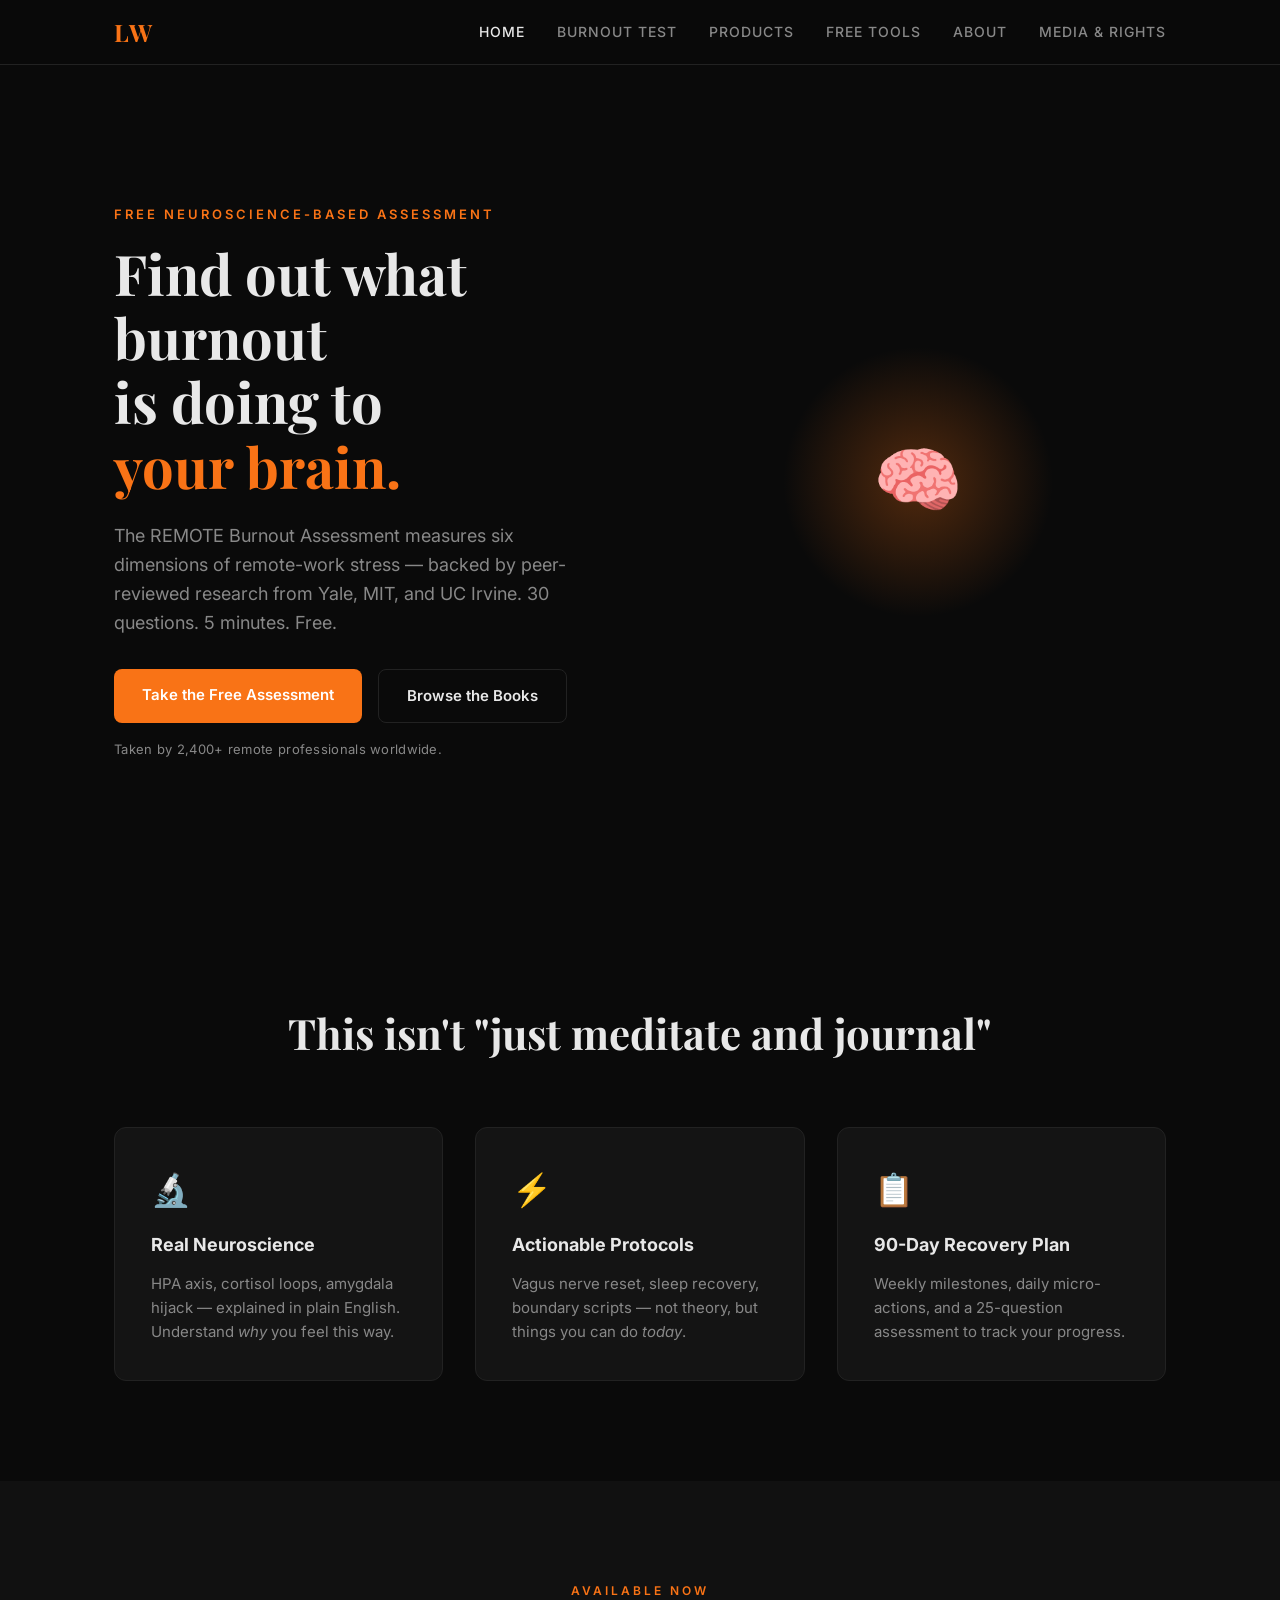
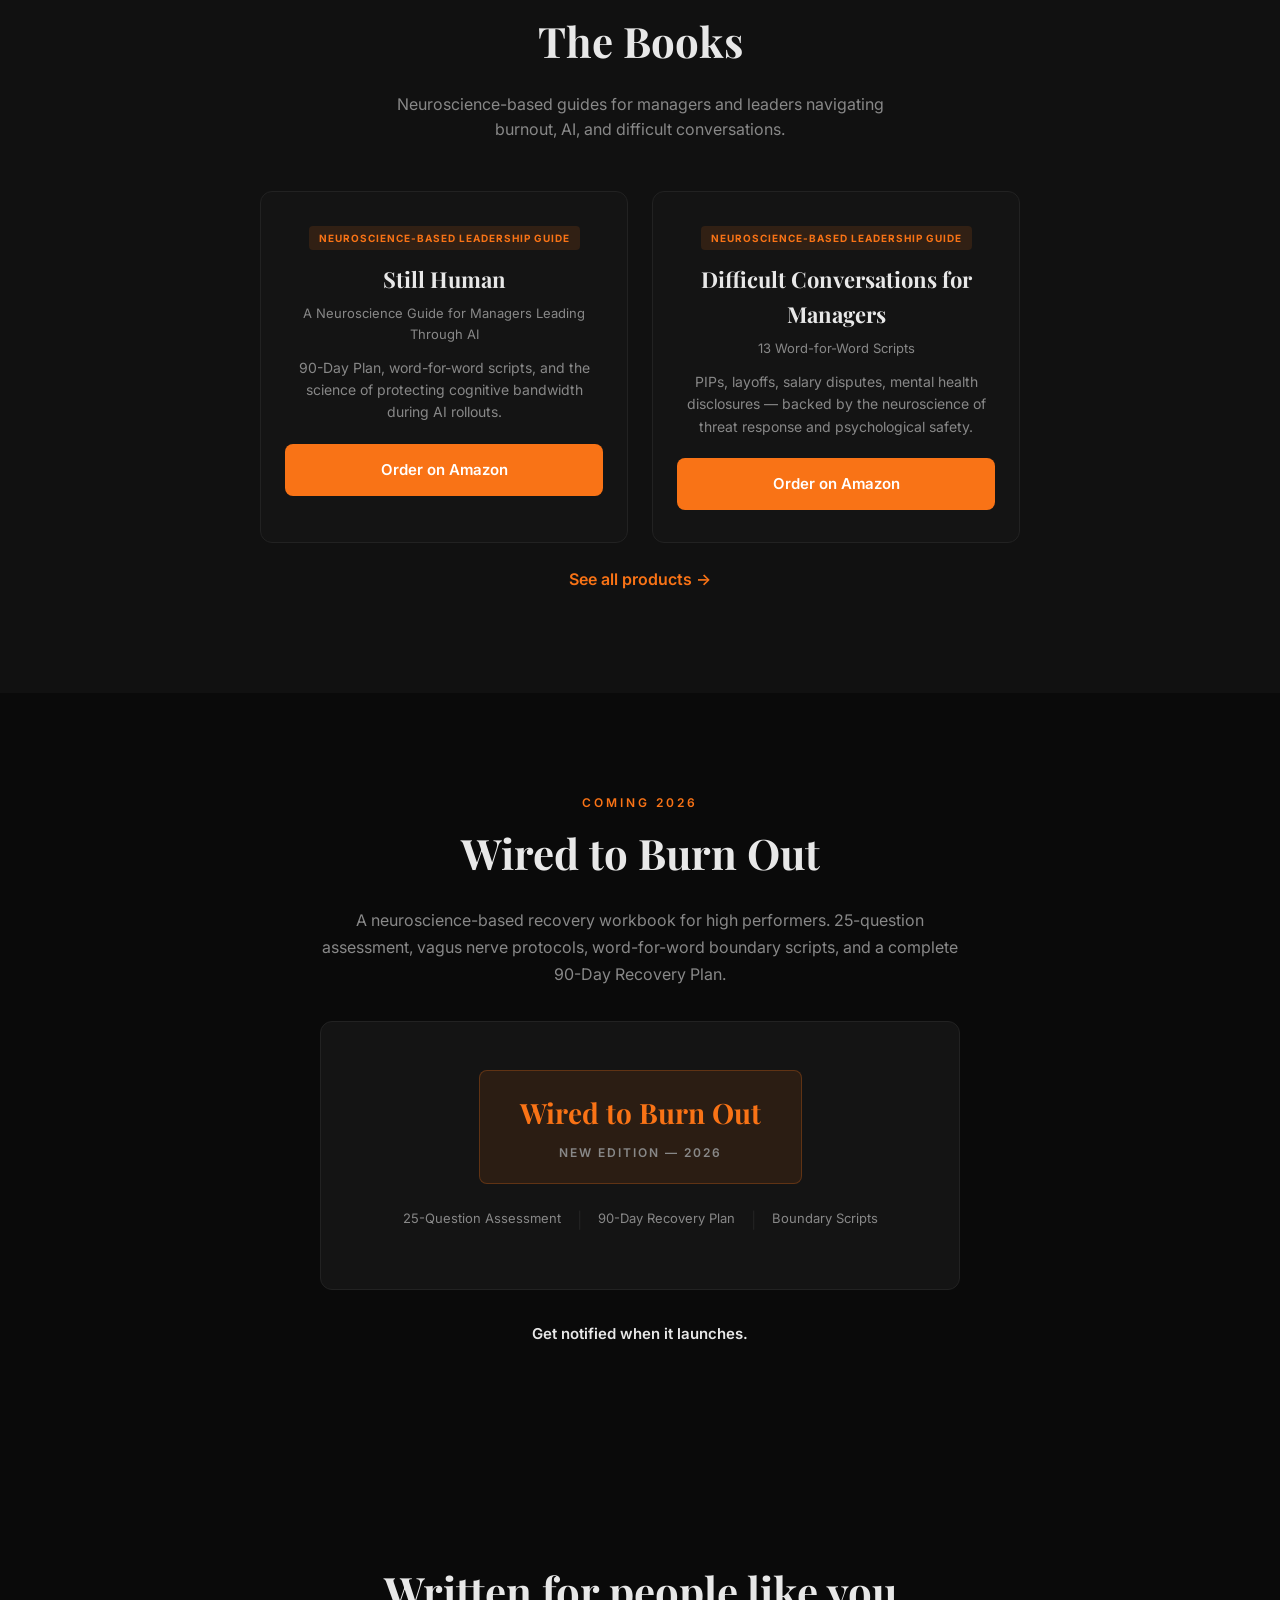
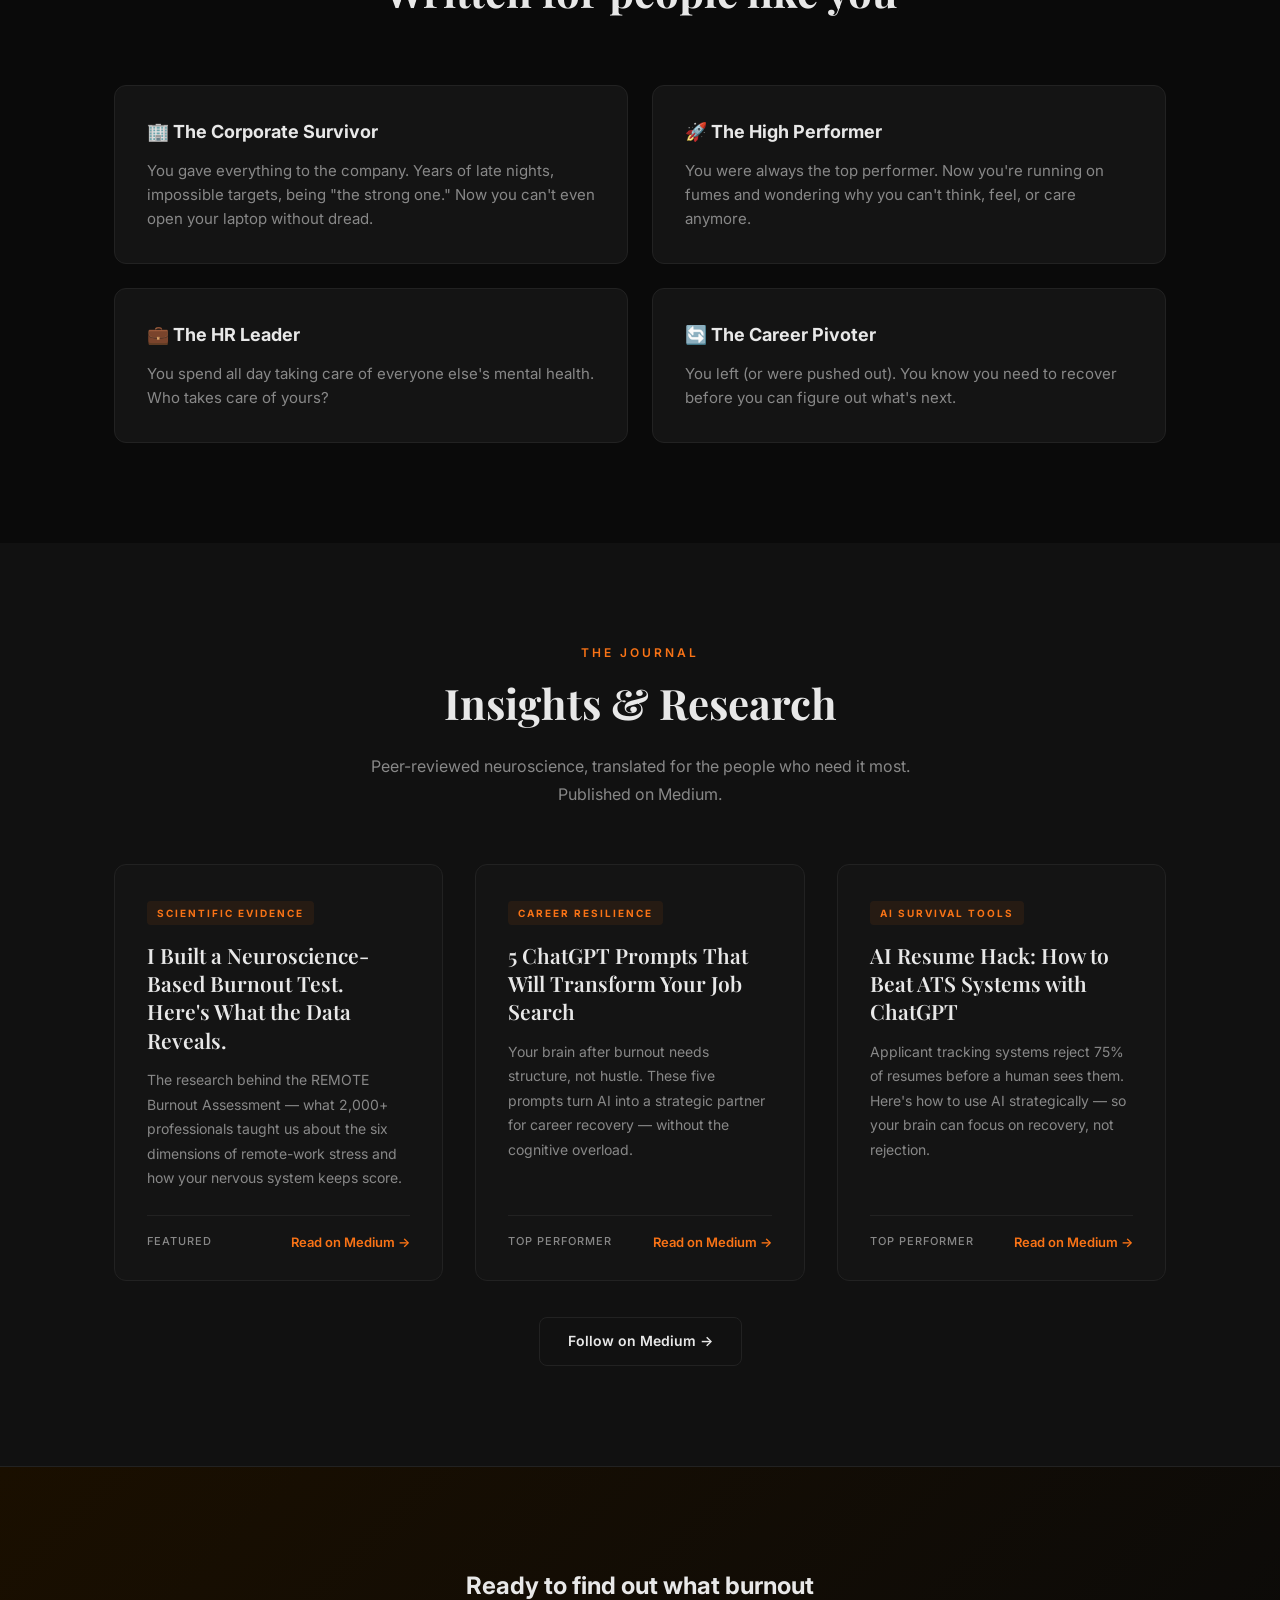
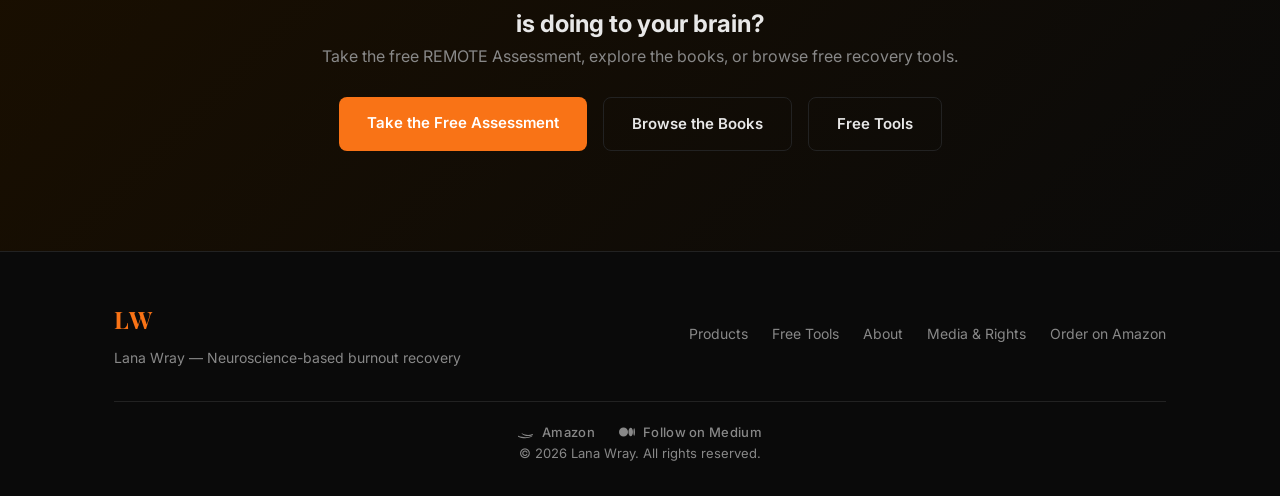
==== commit 517b2a13: "hero updates" ====
--- a/index.html
+++ b/index.html
@@ -39,17 +39,18 @@
     </div>
 </nav>
 
-<!-- Hero -->
+<!-- Hero: REMOTE Burnout Assessment — Primary Lead Magnet -->
 <section class="hero">
     <div class="hero-inner">
         <div class="hero-text">
-            <p class="hero-tag">Neuroscience × Recovery</p>
-            <h1>You're not broken.<br>Your brain is stuck in<br><span class="accent">survival mode.</span></h1>
-            <p class="hero-sub">Science-backed tools to understand your burnout — and actually recover from it.</p>
+            <p class="hero-tag">Free Neuroscience-Based Assessment</p>
+            <h1>Find out what burnout<br>is doing to<br><span class="accent">your brain.</span></h1>
+            <p class="hero-sub">The REMOTE Burnout Assessment measures six dimensions of remote-work stress — backed by peer-reviewed research from Yale, MIT, and UC Irvine. 30 questions. 5 minutes. Free.</p>
             <div class="hero-buttons">
-                <a href="remote-assessment.html" class="btn btn-primary">🧠 Take the Burnout Test</a>
-                <a href="books.html" class="btn btn-secondary">Explore the Workbook</a>
-            </div>
+                <a href="remote-assessment.html" class="btn btn-primary">Take the Free Assessment</a>
+                <a href="books.html" class="btn btn-secondary">Browse the Books</a>
+            </div>
+            <p style="color:var(--text-muted);font-size:13px;margin-top:16px;letter-spacing:0.3px;">Taken by 2,400+ remote professionals worldwide.</p>
         </div>
         <div class="hero-visual">
             <div class="brain-glow">
@@ -92,60 +93,69 @@
     </div>
 </section>
 
-<!-- Featured Book -->
+<!-- Available Now: Books on Amazon -->
 <section class="section section-dark">
     <div class="container">
-        <div class="book-feature">
-            <div class="book-cover-placeholder">
-                <img src="cover.png" alt="Wired to Burn Out — Book Cover" class="book-cover-img">
-            </div>
-            <div class="book-info">
-                <p class="overline">Featured Book</p>
-                <div style="display:inline-block;background:rgba(249,115,22,0.12);color:var(--accent);font-size:11px;font-weight:700;letter-spacing:0.5px;padding:4px 10px;border-radius:4px;margin-bottom:8px;">NEUROSCIENCE-BASED RECOVERY WORKBOOK</div>
-                <h2>Wired to Burn Out</h2>
-                <p class="book-subtitle">A Neuroscience-Based Recovery Workbook</p>
-                <p>Written for high performers, corporate professionals, and anyone who has pushed too hard for too long. This hands-on workbook gives you the science, the tools, and the plan.</p>
-                <ul class="check-list">
-                    <li>✅ 25-question Burnout Assessment</li>
-                    <li>✅ Neuroscience explanations in plain English</li>
-                    <li>✅ Word-for-word boundary scripts</li>
-                    <li>✅ Complete 90-Day Recovery Plan</li>
-                </ul>
-                <a href="https://www.amazon.com/dp/B0GPF3NLQ4" target="_blank" class="btn btn-primary">Get on Amazon — $9.99</a>
-            </div>
-        </div>
-    </div>
-</section>
-
-<!-- Book Library -->
+        <p class="overline" style="text-align:center;">Available Now</p>
+        <h2 class="section-title" style="margin-bottom:16px;">The Books</h2>
+        <p class="center" style="color:var(--text-muted);margin-bottom:48px;max-width:540px;margin-left:auto;margin-right:auto;">Neuroscience-based guides for managers and leaders navigating burnout, AI, and difficult conversations.</p>
+        <div class="grid-2" style="max-width:760px;margin:0 auto;">
+            <div class="card" style="text-align:center;padding:32px 24px;">
+                <div style="display:inline-block;background:rgba(249,115,22,0.12);color:var(--accent);font-size:10px;font-weight:700;letter-spacing:1px;padding:4px 10px;border-radius:4px;margin-bottom:12px;">NEUROSCIENCE-BASED LEADERSHIP GUIDE</div>
+                <h3 style="font-family:'Playfair Display',serif;font-size:22px;margin-bottom:6px;">Still Human</h3>
+                <p style="font-size:13px;color:var(--text-muted);margin-bottom:12px;">A Neuroscience Guide for Managers Leading Through AI</p>
+                <p style="font-size:14px;margin-bottom:20px;">90-Day Plan, word-for-word scripts, and the science of protecting cognitive bandwidth during AI rollouts.</p>
+                <a href="https://www.amazon.com/dp/B0GHTRS544" target="_blank" class="btn btn-primary" style="width:100%;text-align:center;">Order on Amazon</a>
+            </div>
+            <div class="card" style="text-align:center;padding:32px 24px;">
+                <div style="display:inline-block;background:rgba(249,115,22,0.12);color:var(--accent);font-size:10px;font-weight:700;letter-spacing:1px;padding:4px 10px;border-radius:4px;margin-bottom:12px;">NEUROSCIENCE-BASED LEADERSHIP GUIDE</div>
+                <h3 style="font-family:'Playfair Display',serif;font-size:22px;margin-bottom:6px;">Difficult Conversations for Managers</h3>
+                <p style="font-size:13px;color:var(--text-muted);margin-bottom:12px;">13 Word-for-Word Scripts</p>
+                <p style="font-size:14px;margin-bottom:20px;">PIPs, layoffs, salary disputes, mental health disclosures — backed by the neuroscience of threat response and psychological safety.</p>
+                <a href="https://www.amazon.com/dp/B0DS9W2FG1" target="_blank" class="btn btn-primary" style="width:100%;text-align:center;">Order on Amazon</a>
+            </div>
+        </div>
+        <p class="center" style="margin-top:24px;"><a href="books.html" style="color:var(--accent);font-weight:600;">See all products &rarr;</a></p>
+    </div>
+</section>
+
+<!-- Coming Soon: Wired to Burn Out -->
 <section class="section">
     <div class="container">
-        <h2 class="section-title">The Library</h2>
-        <p class="center" style="color:var(--text-muted);margin-bottom:48px;max-width:560px;margin-left:auto;margin-right:auto;">Neuroscience-based guides for managers, leaders, and high performers navigating burnout, AI, and difficult conversations.</p>
-        <div class="grid-3">
-            <div class="card" style="text-align:center;padding:32px 24px;">
-                <div style="display:inline-block;background:rgba(249,115,22,0.12);color:var(--accent);font-size:11px;font-weight:700;letter-spacing:0.5px;padding:4px 10px;border-radius:4px;margin-bottom:12px;">NEUROSCIENCE-BASED LEADERSHIP GUIDE</div>
-                <h3 style="font-size:20px;margin-bottom:6px;">Still Human</h3>
-                <p style="font-size:13px;color:var(--text-muted);margin-bottom:12px;">A Neuroscience Guide for Managers Leading Through AI</p>
-                <p style="font-size:14px;margin-bottom:16px;">90-Day Plan, word-for-word scripts, and the science of protecting cognitive bandwidth during AI rollouts.</p>
-                <a href="https://www.amazon.com/dp/B0GHTRS544" target="_blank" class="btn btn-primary" style="width:100%;text-align:center;">Get on Amazon</a>
-            </div>
-            <div class="card" style="text-align:center;padding:32px 24px;">
-                <div style="display:inline-block;background:rgba(249,115,22,0.12);color:var(--accent);font-size:11px;font-weight:700;letter-spacing:0.5px;padding:4px 10px;border-radius:4px;margin-bottom:12px;">NEUROSCIENCE-BASED LEADERSHIP GUIDE</div>
-                <h3 style="font-size:20px;margin-bottom:6px;">Difficult Conversations for Managers</h3>
-                <p style="font-size:13px;color:var(--text-muted);margin-bottom:12px;">13 Word-for-Word Scripts</p>
-                <p style="font-size:14px;margin-bottom:16px;">PIPs, layoffs, salary disputes, mental health disclosures — backed by the neuroscience of threat response and psychological safety.</p>
-                <a href="https://www.amazon.com/dp/B0DS9W2FG1" target="_blank" class="btn btn-primary" style="width:100%;text-align:center;">Get on Amazon</a>
-            </div>
-            <div class="card" style="text-align:center;padding:32px 24px;">
-                <div style="display:inline-block;background:rgba(249,115,22,0.12);color:var(--accent);font-size:11px;font-weight:700;letter-spacing:0.5px;padding:4px 10px;border-radius:4px;margin-bottom:12px;">NEUROSCIENCE-BASED RECOVERY WORKBOOK</div>
-                <h3 style="font-size:20px;margin-bottom:6px;">Wired to Burn Out</h3>
-                <p style="font-size:13px;color:var(--text-muted);margin-bottom:12px;">A Neuroscience-Based Recovery Workbook</p>
-                <p style="font-size:14px;margin-bottom:16px;">25-question assessment, vagus nerve protocols, boundary scripts, and a complete 90-Day Recovery Plan. $9.99.</p>
-                <a href="https://www.amazon.com/dp/B0GPF3NLQ4" target="_blank" class="btn btn-primary" style="width:100%;text-align:center;">Get on Amazon</a>
-            </div>
-        </div>
-        <p class="center" style="margin-top:24px;"><a href="books.html" style="color:var(--accent);font-weight:600;">See all products &rarr;</a></p>
+        <div style="max-width:640px;margin:0 auto;text-align:center;">
+            <p class="overline">Coming 2026</p>
+            <h2 class="section-title" style="margin-bottom:20px;">Wired to Burn Out</h2>
+            <p style="color:var(--text-muted);font-size:16px;line-height:1.7;margin-bottom:32px;">A neuroscience-based recovery workbook for high performers. 25-question assessment, vagus nerve protocols, word-for-word boundary scripts, and a complete 90-Day Recovery Plan.</p>
+
+            <!-- Coming Soon Placeholder -->
+            <div style="background:var(--bg-card);border:1px solid var(--border);border-radius:var(--radius);padding:48px 32px;margin-bottom:32px;">
+                <div style="display:inline-block;background:rgba(249,115,22,0.10);border:1px solid rgba(249,115,22,0.25);border-radius:8px;padding:20px 40px;margin-bottom:24px;">
+                    <p style="font-family:'Playfair Display',serif;font-size:28px;font-weight:700;color:var(--accent);margin:0;">Wired to Burn Out</p>
+                    <p style="font-size:12px;font-weight:600;text-transform:uppercase;letter-spacing:2px;color:var(--text-muted);margin-top:8px;">New Edition — 2026</p>
+                </div>
+                <div style="display:flex;gap:16px;justify-content:center;flex-wrap:wrap;margin-bottom:8px;">
+                    <span style="font-size:13px;color:var(--text-muted);">25-Question Assessment</span>
+                    <span style="color:var(--border);">|</span>
+                    <span style="font-size:13px;color:var(--text-muted);">90-Day Recovery Plan</span>
+                    <span style="color:var(--border);">|</span>
+                    <span style="font-size:13px;color:var(--text-muted);">Boundary Scripts</span>
+                </div>
+            </div>
+
+            <!-- MailerLite Waitlist Embed -->
+            <p style="font-size:15px;color:var(--text);font-weight:600;margin-bottom:12px;">Get notified when it launches.</p>
+            <div class="ml-embedded" data-form="waitlist-wired"></div>
+            <script>
+            (function(){
+                if(window.ml) {
+                    ml('webforms', '7048498', 'z9j2r8', 'waitlist-wired');
+                }
+            })();
+            </script>
+            <noscript>
+                <a href="https://landing.mailerlite.com/webforms/landing/z9j2r8" target="_blank" class="btn btn-secondary" style="margin-top:12px;">Join the Waitlist</a>
+            </noscript>
+        </div>
     </div>
 </section>
 
@@ -218,12 +228,12 @@
 <!-- CTA -->
 <section class="section section-cta">
     <div class="container center">
-        <h2>Ready to understand your brain<br>and start recovering?</h2>
-        <p style="color:var(--text-muted);margin-bottom:28px;">Get the workbook, take a free test, or explore free resources.</p>
+        <h2>Ready to find out what burnout<br>is doing to your brain?</h2>
+        <p style="color:var(--text-muted);margin-bottom:28px;">Take the free REMOTE Assessment, explore the books, or browse free recovery tools.</p>
         <div style="display:flex;gap:16px;justify-content:center;flex-wrap:wrap;">
-            <a href="books.html" class="btn btn-primary">See All Products</a>
-            <a href="burnout-test.html" class="btn btn-primary">🧪 Take the Burnout Test</a>
-            <a href="free.html" class="btn btn-primary">Free Tools</a>
+            <a href="remote-assessment.html" class="btn btn-primary">Take the Free Assessment</a>
+            <a href="books.html" class="btn btn-secondary">Browse the Books</a>
+            <a href="free.html" class="btn btn-secondary">Free Tools</a>
         </div>
     </div>
 </section>
@@ -241,7 +251,7 @@
                 <a href="free.html">Free Tools</a>
                 <a href="about.html">About</a>
                 <a href="contact.html">Media &amp; Rights</a>
-                <a href="https://www.amazon.com/author/lanawray" target="_blank">Buy My Books on Amazon</a>
+                <a href="https://www.amazon.com/author/lanawray" target="_blank">Order on Amazon</a>
             </div>
         </div>
         <div class="footer-social">
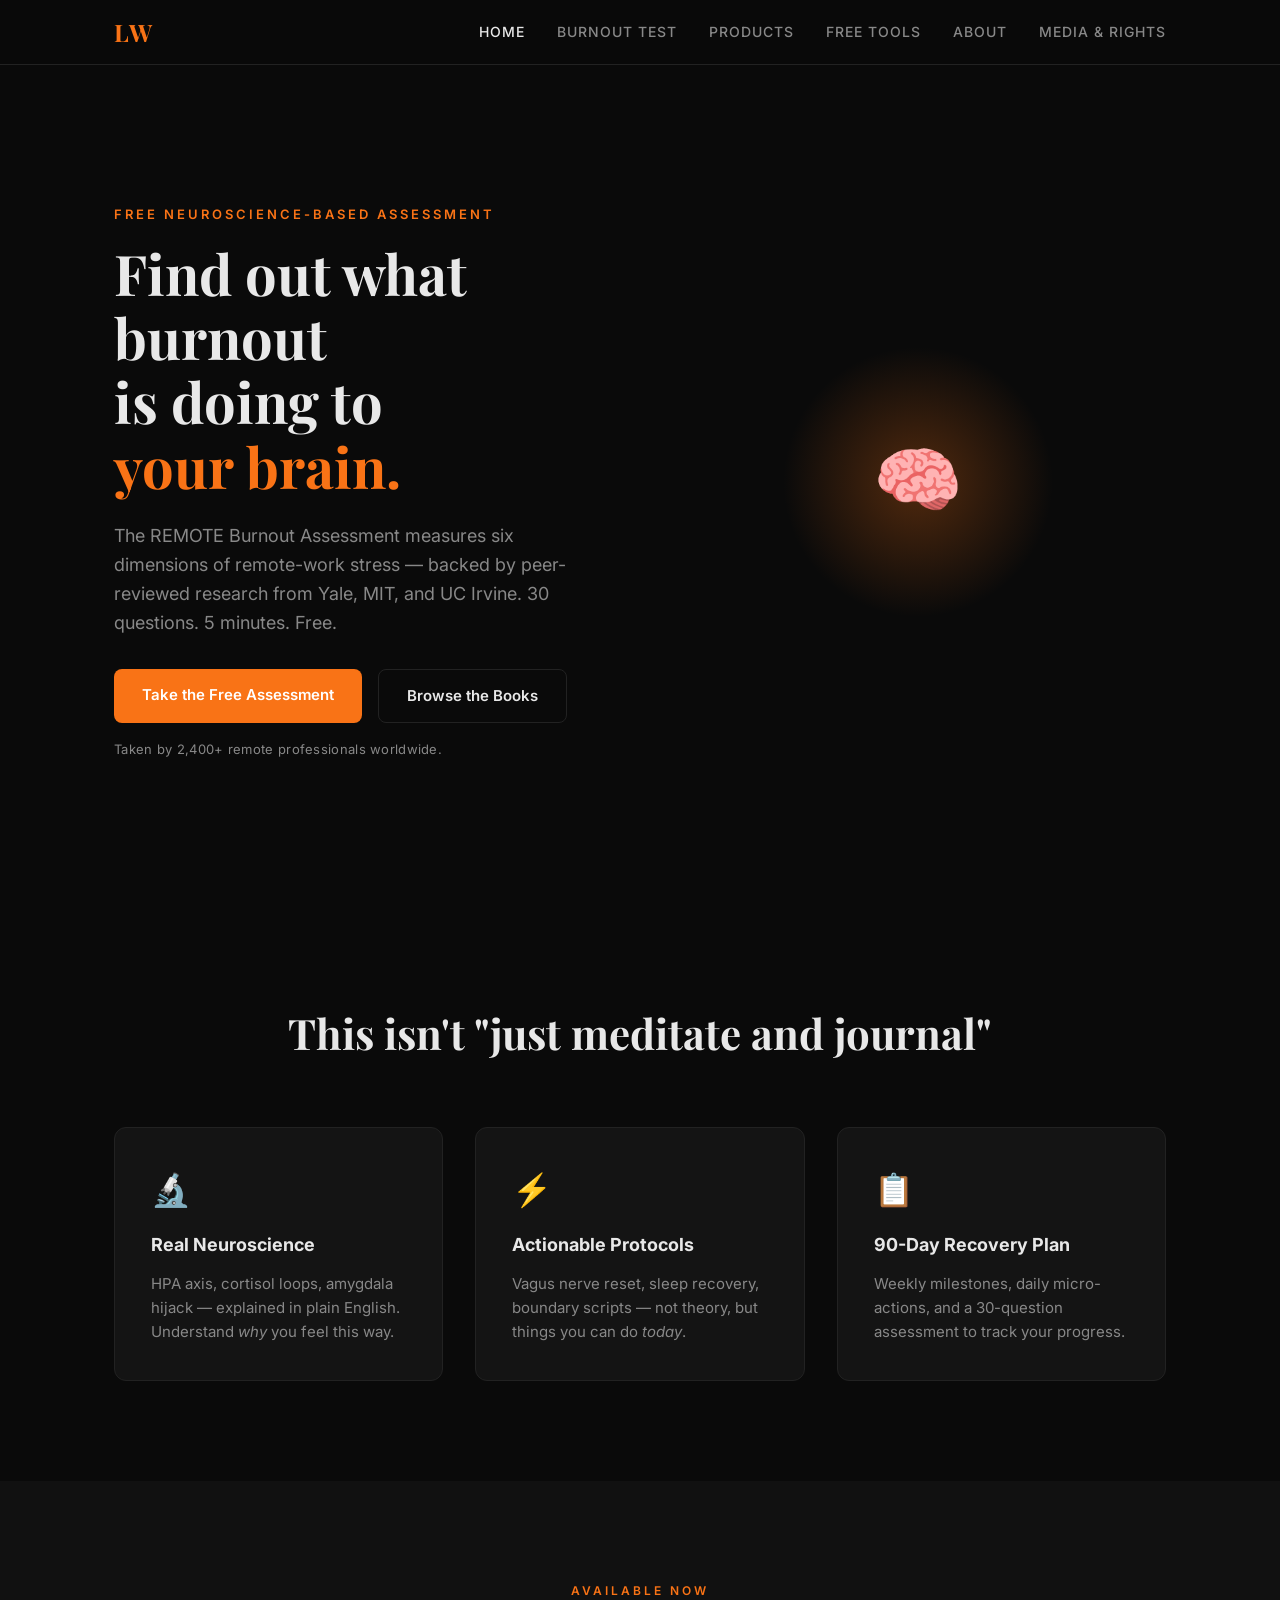
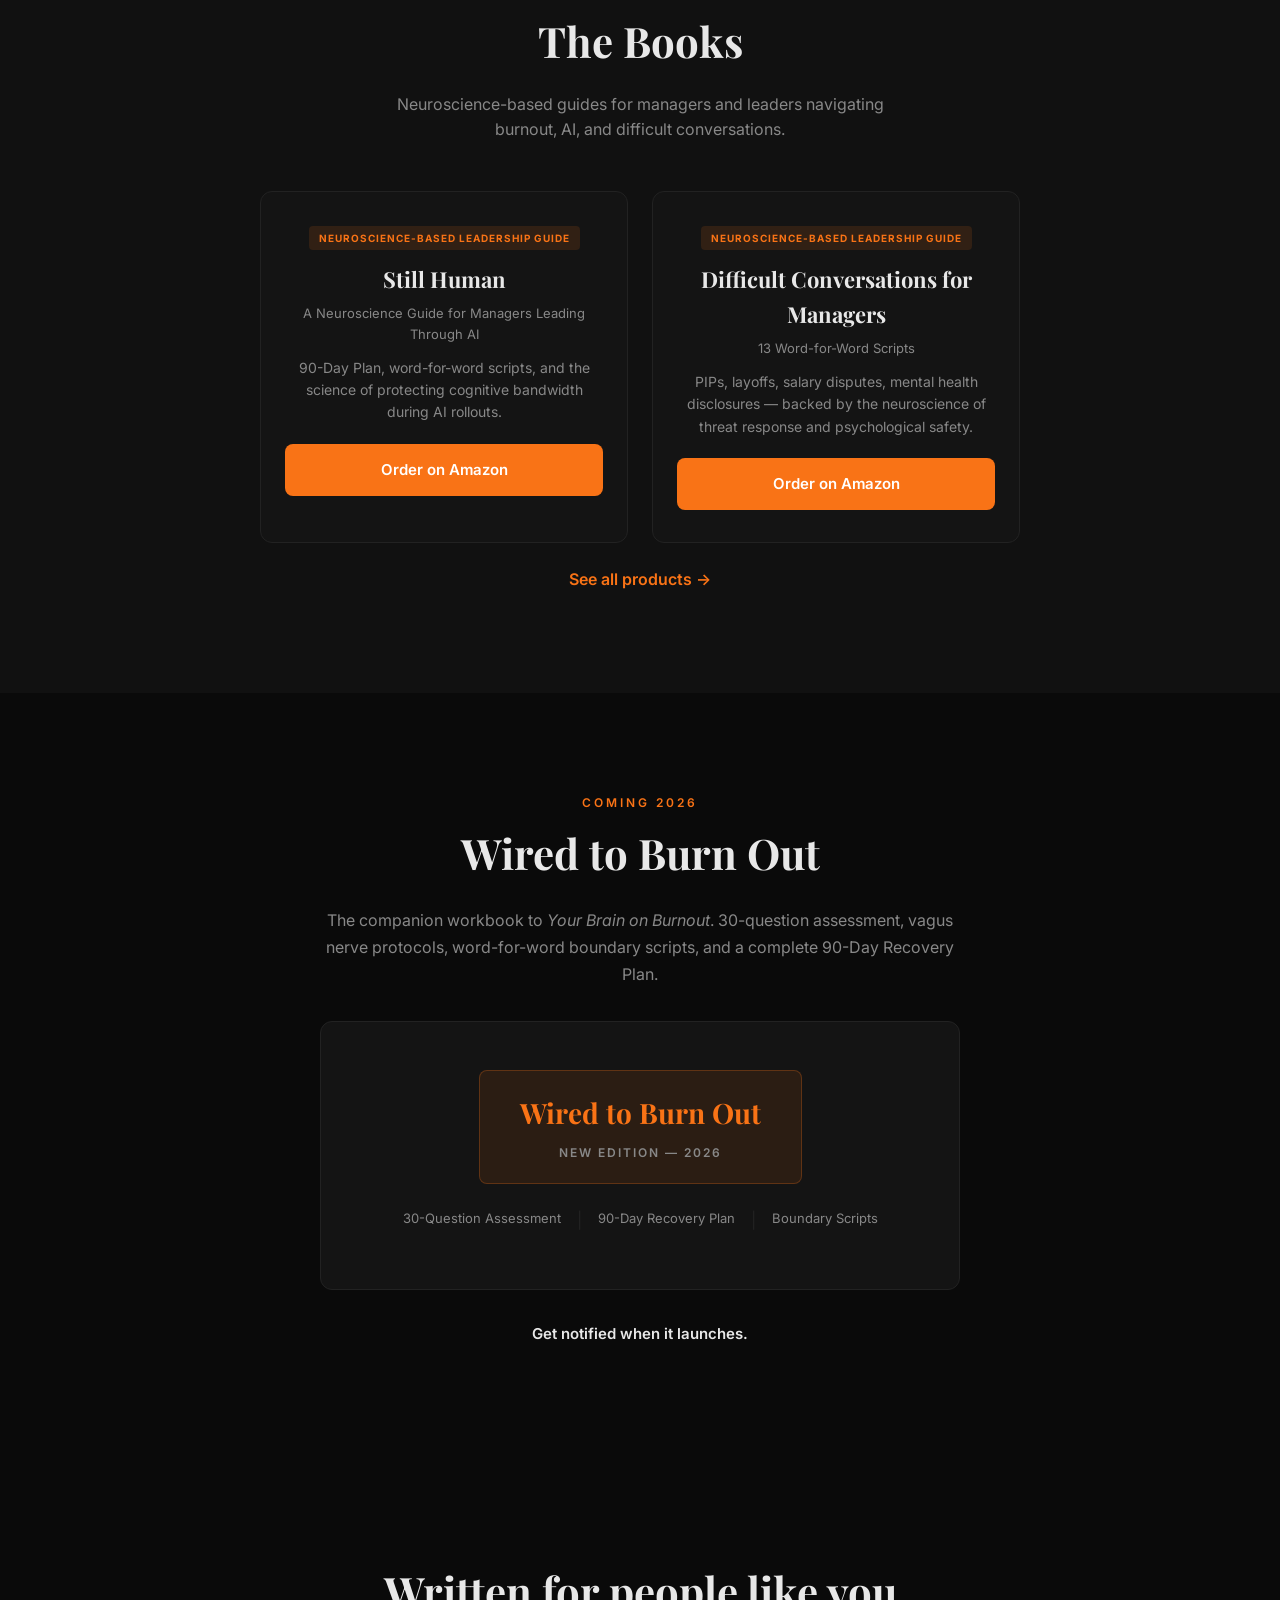
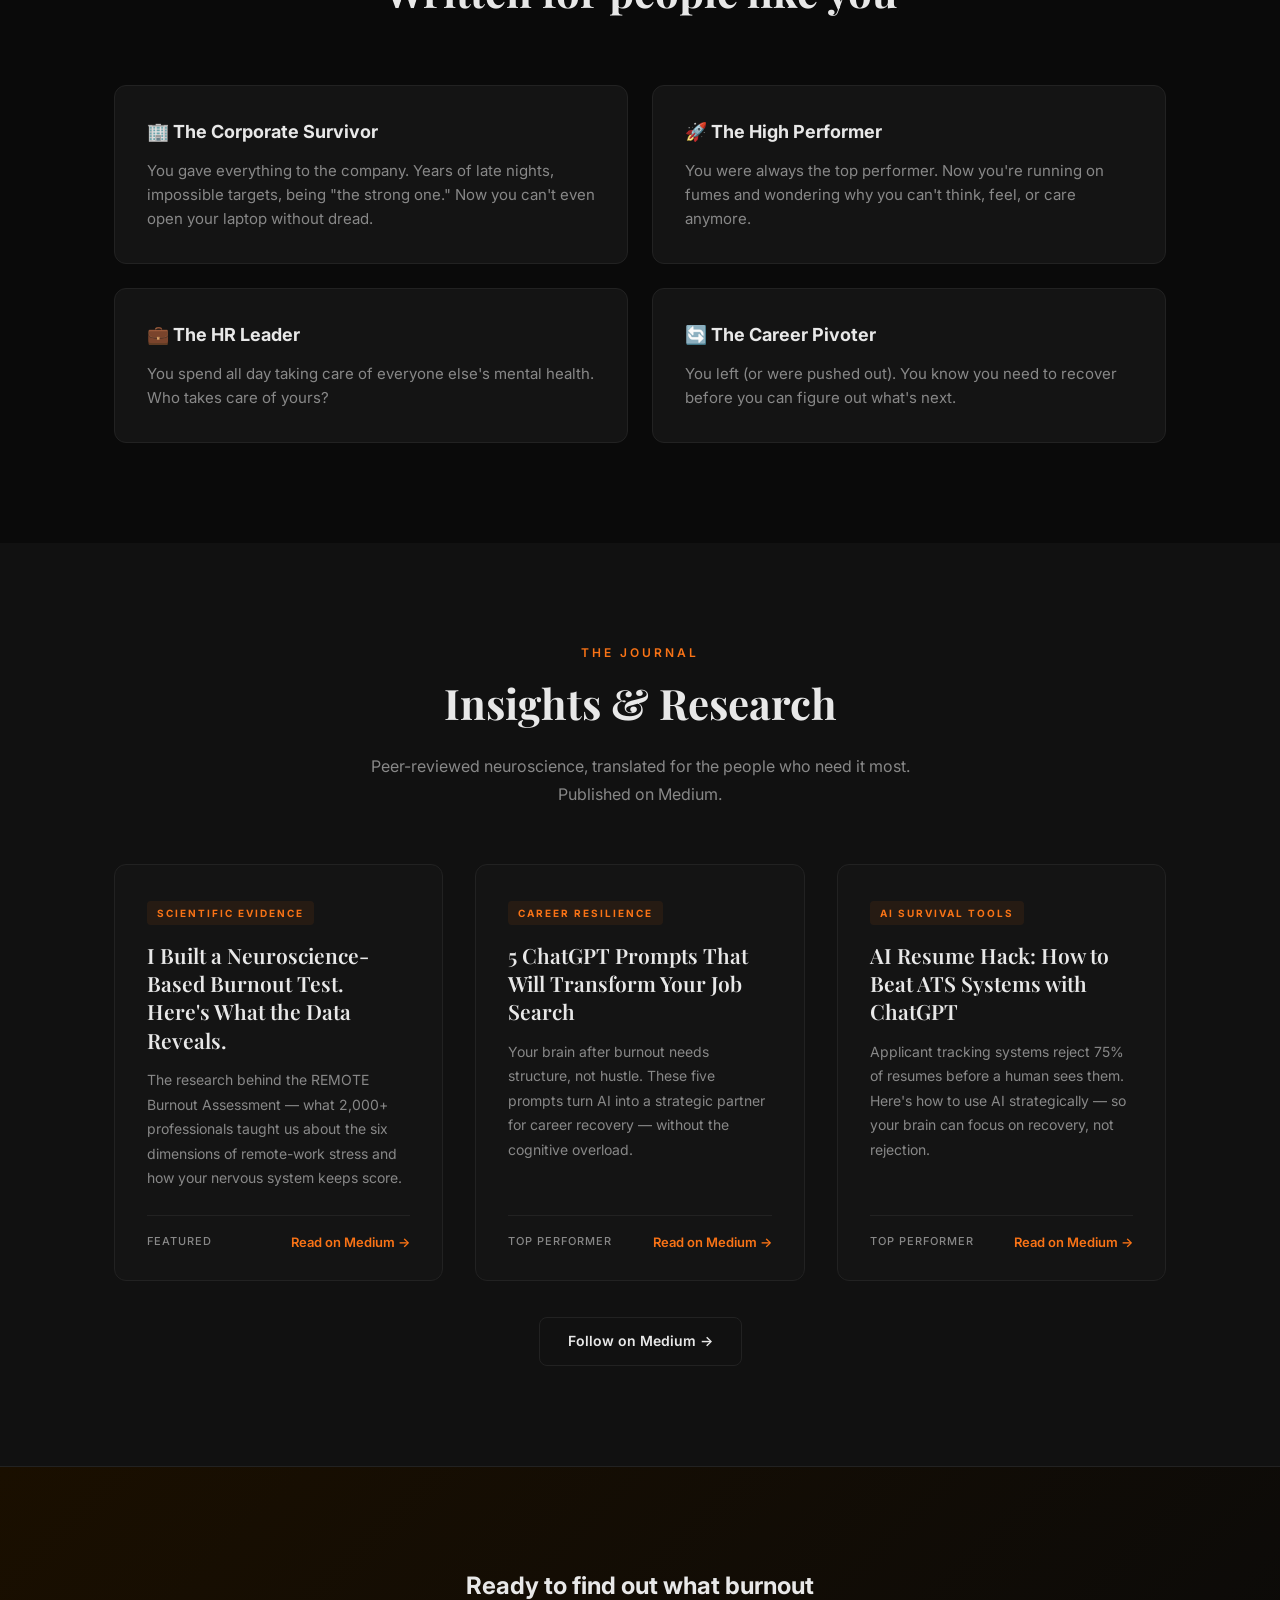
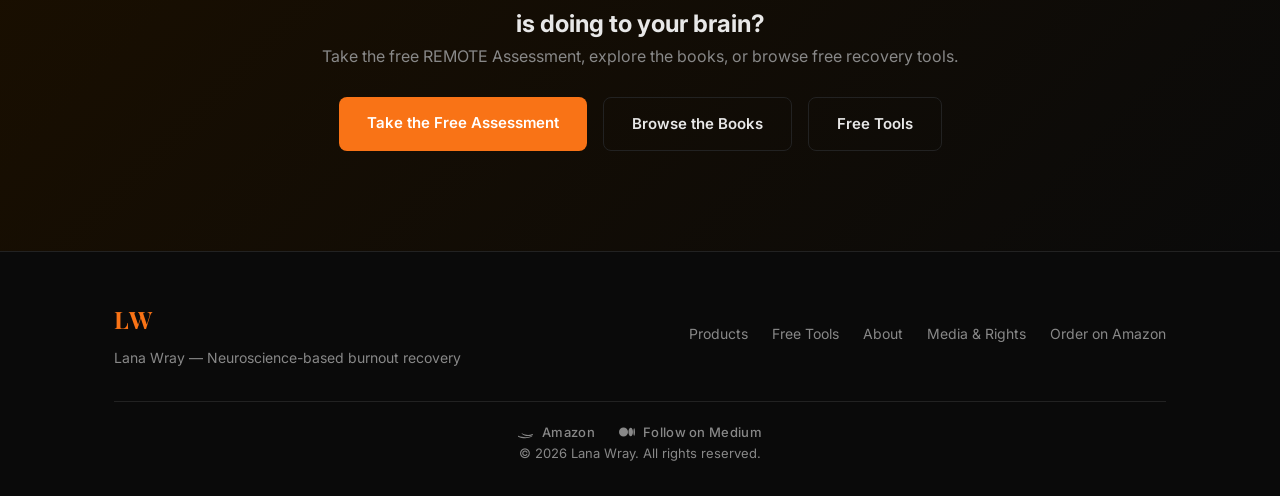
==== commit 2d27149c: "home update" ====
--- a/index.html
+++ b/index.html
@@ -87,7 +87,7 @@
             <div class="card">
                 <div class="card-icon">📋</div>
                 <h3>90-Day Recovery Plan</h3>
-                <p>Weekly milestones, daily micro-actions, and a 25-question assessment to track your progress.</p>
+                <p>Weekly milestones, daily micro-actions, and a 30-question assessment to track your progress.</p>
             </div>
         </div>
     </div>
@@ -125,7 +125,7 @@
         <div style="max-width:640px;margin:0 auto;text-align:center;">
             <p class="overline">Coming 2026</p>
             <h2 class="section-title" style="margin-bottom:20px;">Wired to Burn Out</h2>
-            <p style="color:var(--text-muted);font-size:16px;line-height:1.7;margin-bottom:32px;">A neuroscience-based recovery workbook for high performers. 25-question assessment, vagus nerve protocols, word-for-word boundary scripts, and a complete 90-Day Recovery Plan.</p>
+            <p style="color:var(--text-muted);font-size:16px;line-height:1.7;margin-bottom:32px;">The companion workbook to <em>Your Brain on Burnout</em>. 30-question assessment, vagus nerve protocols, word-for-word boundary scripts, and a complete 90-Day Recovery Plan.</p>
 
             <!-- Coming Soon Placeholder -->
             <div style="background:var(--bg-card);border:1px solid var(--border);border-radius:var(--radius);padding:48px 32px;margin-bottom:32px;">
@@ -134,7 +134,7 @@
                     <p style="font-size:12px;font-weight:600;text-transform:uppercase;letter-spacing:2px;color:var(--text-muted);margin-top:8px;">New Edition — 2026</p>
                 </div>
                 <div style="display:flex;gap:16px;justify-content:center;flex-wrap:wrap;margin-bottom:8px;">
-                    <span style="font-size:13px;color:var(--text-muted);">25-Question Assessment</span>
+                    <span style="font-size:13px;color:var(--text-muted);">30-Question Assessment</span>
                     <span style="color:var(--border);">|</span>
                     <span style="font-size:13px;color:var(--text-muted);">90-Day Recovery Plan</span>
                     <span style="color:var(--border);">|</span>
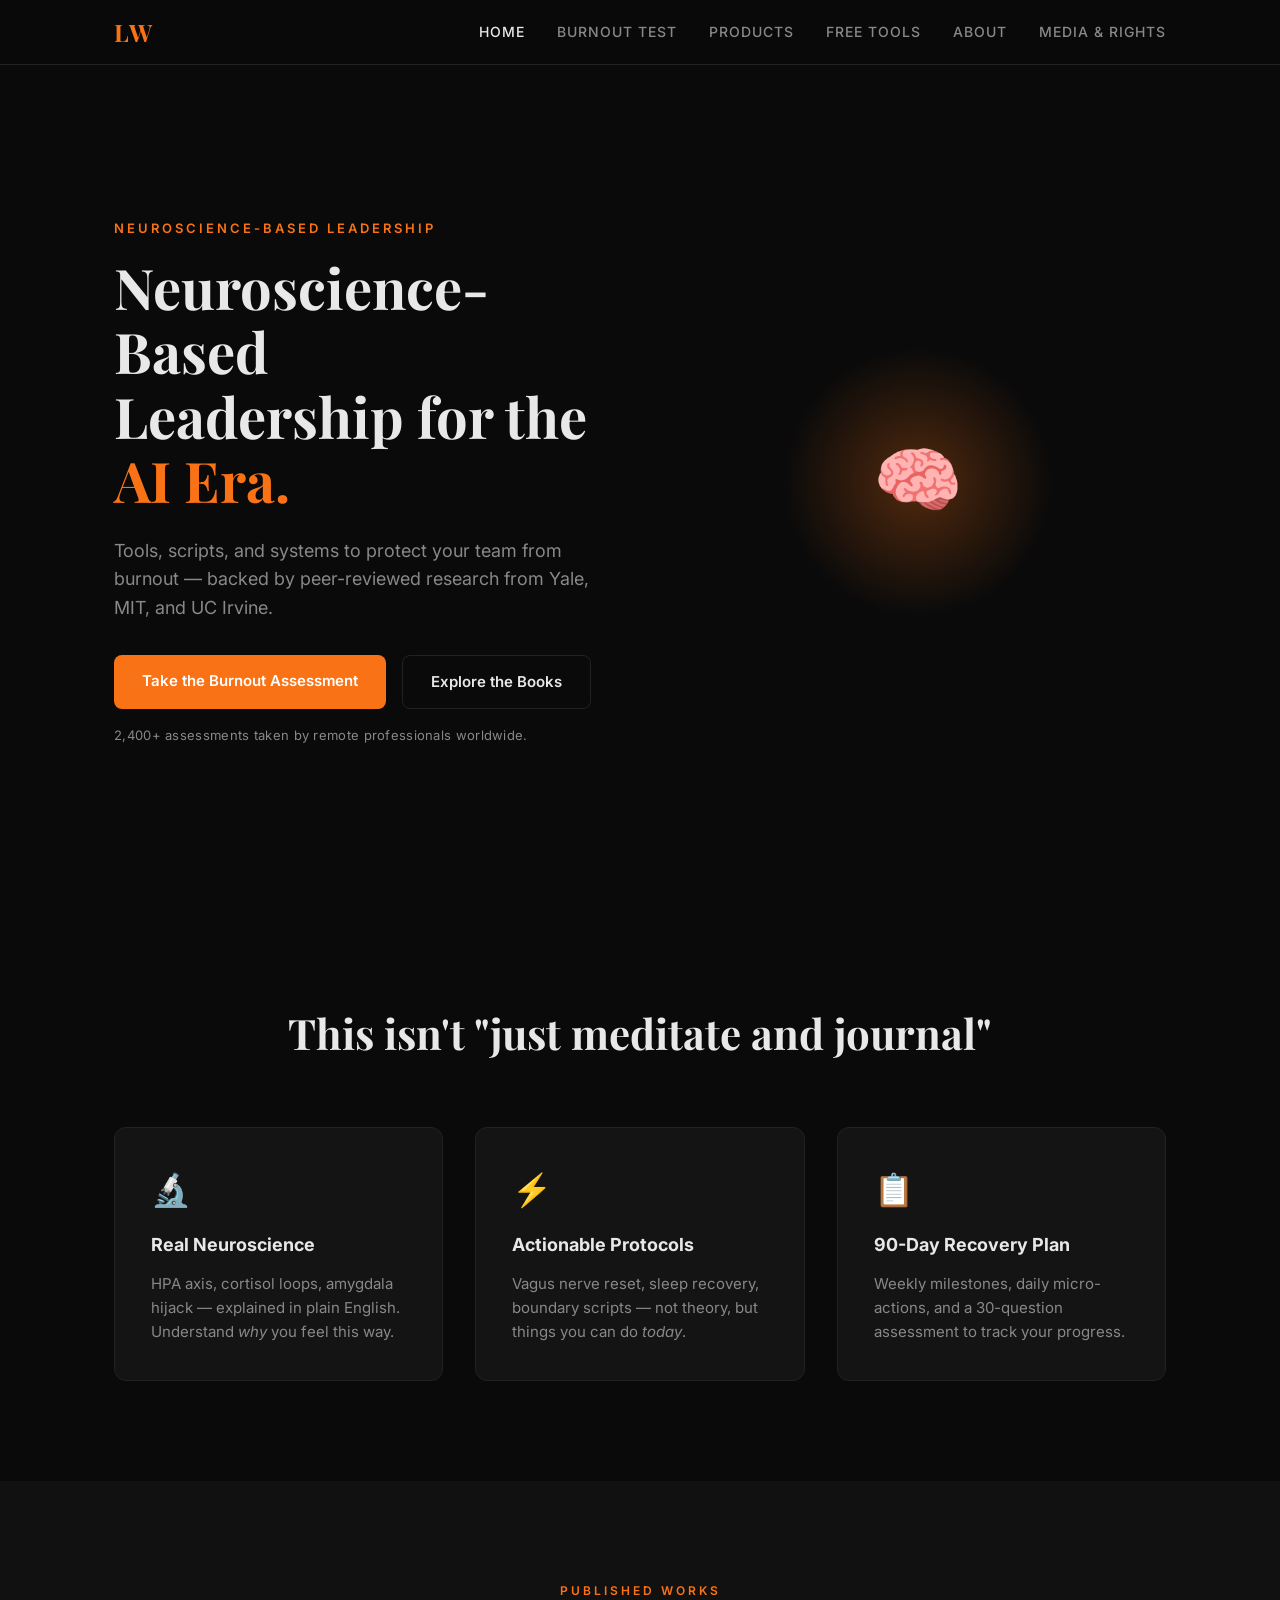
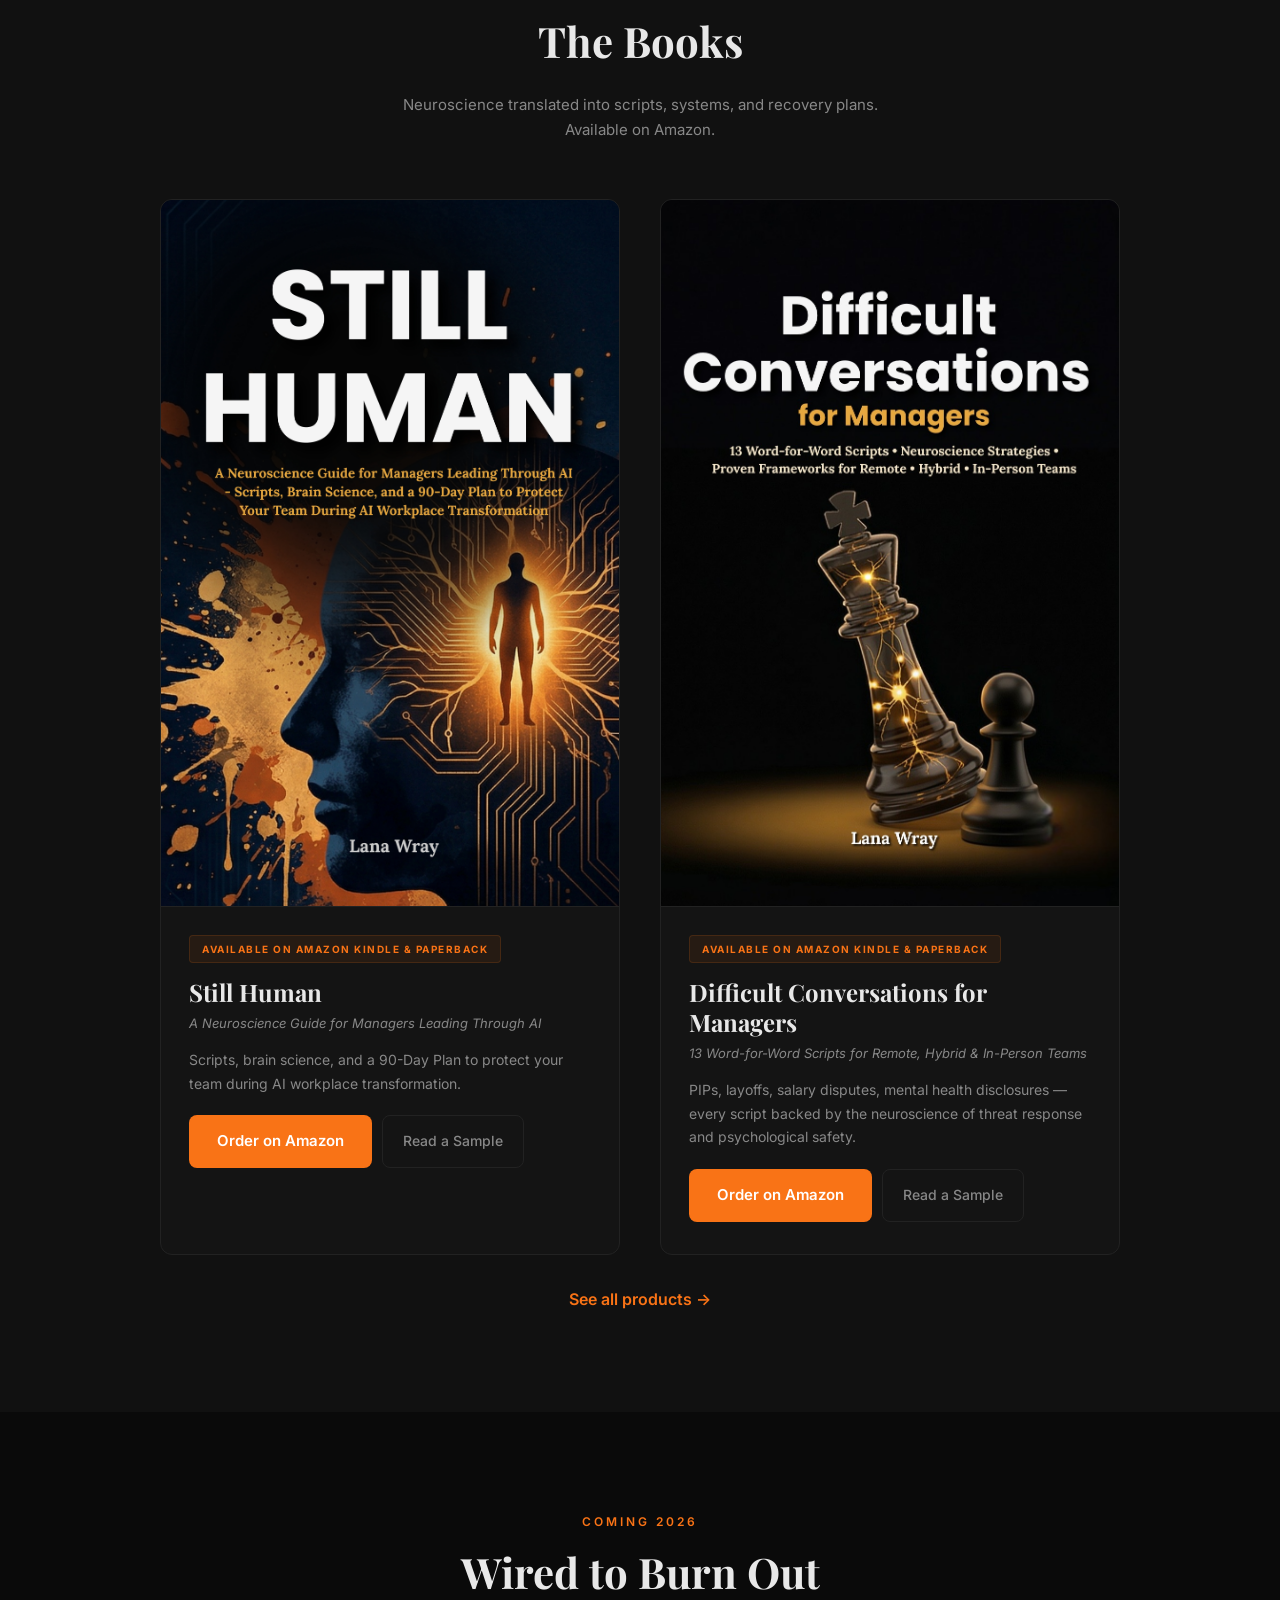
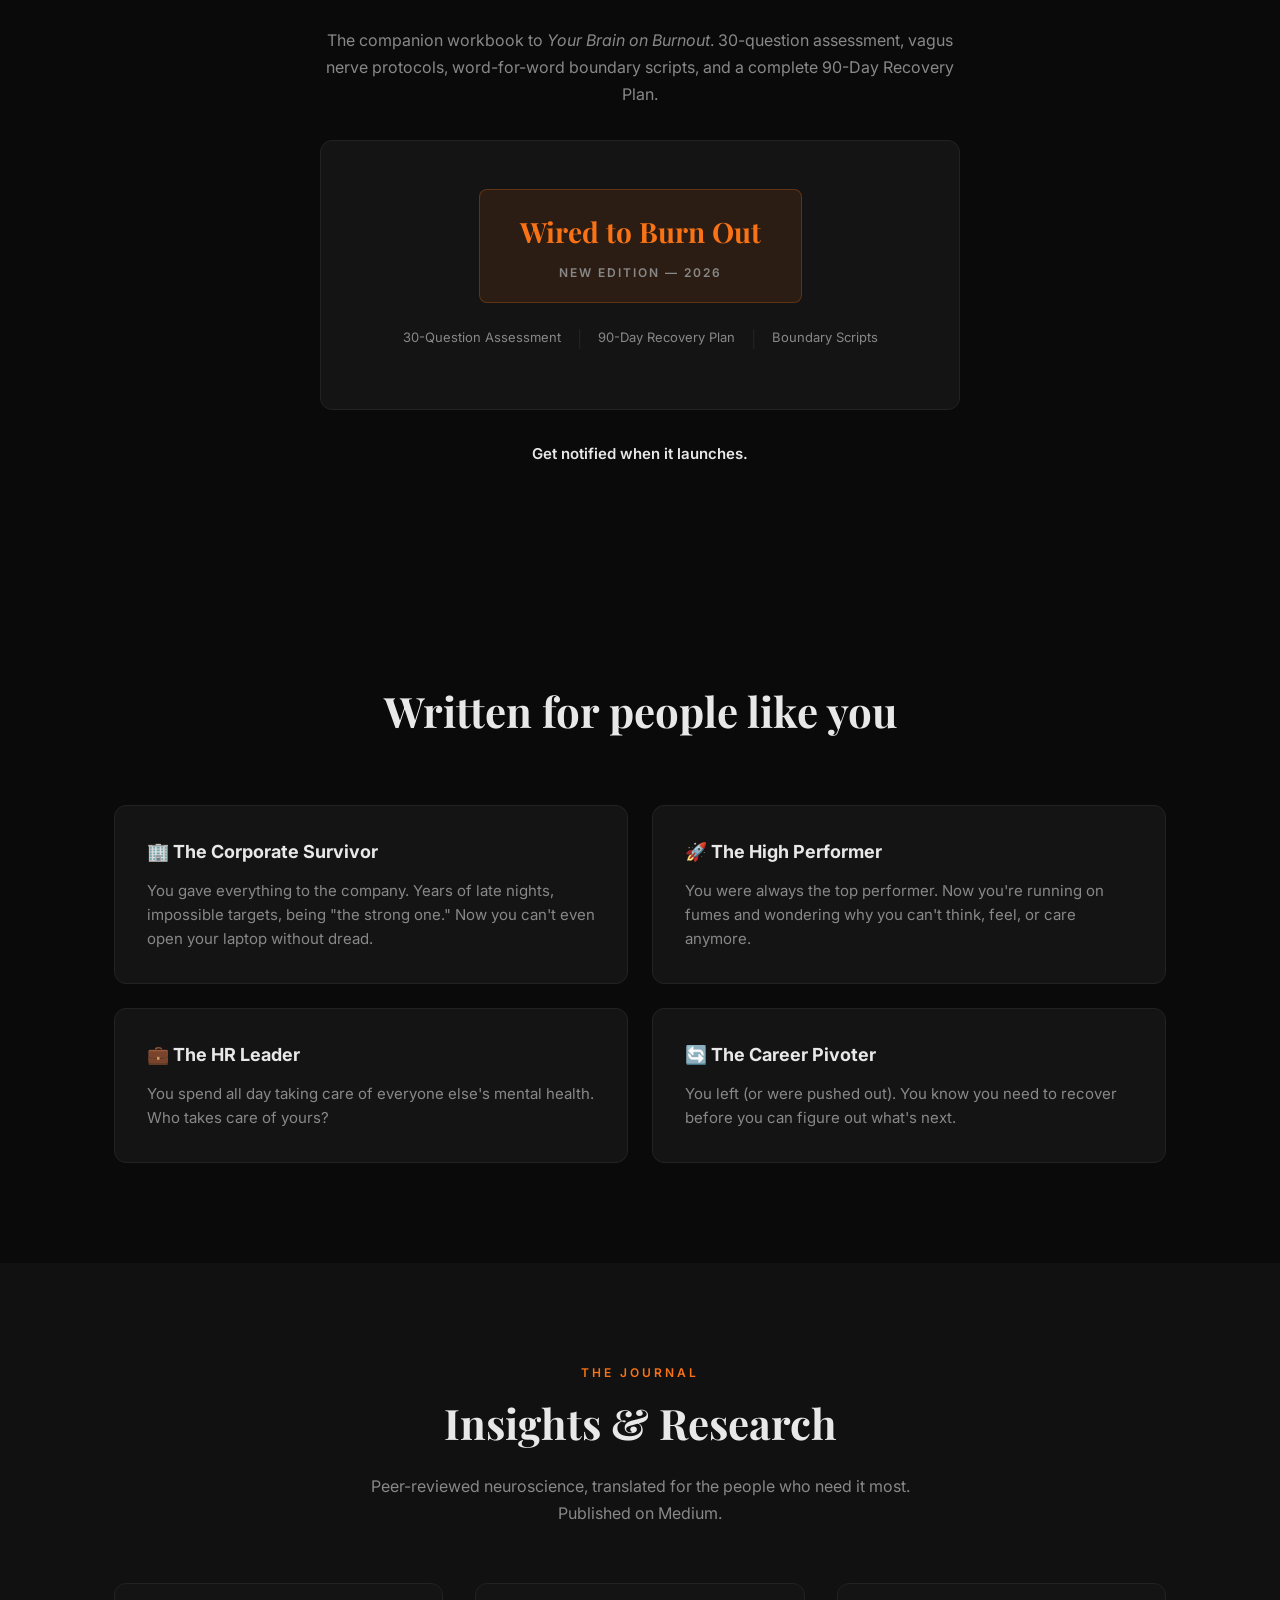
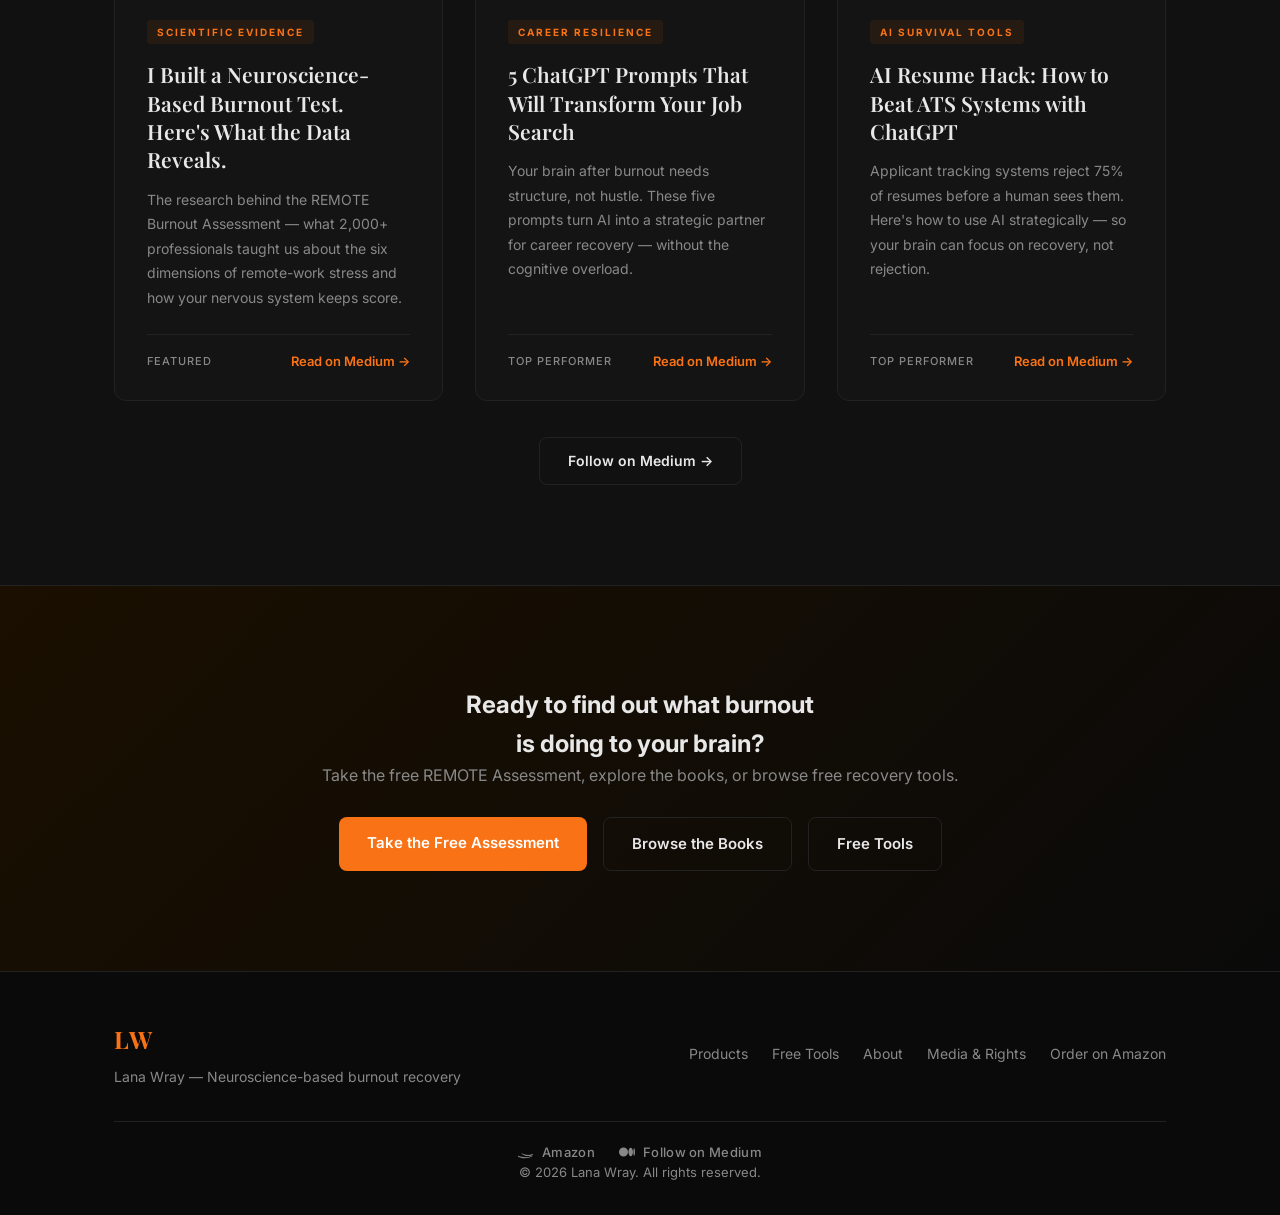
==== commit 3165df26: "brows the book butom update" ====
--- a/index.html
+++ b/index.html
@@ -43,14 +43,14 @@
 <section class="hero">
     <div class="hero-inner">
         <div class="hero-text">
-            <p class="hero-tag">Free Neuroscience-Based Assessment</p>
-            <h1>Find out what burnout<br>is doing to<br><span class="accent">your brain.</span></h1>
-            <p class="hero-sub">The REMOTE Burnout Assessment measures six dimensions of remote-work stress — backed by peer-reviewed research from Yale, MIT, and UC Irvine. 30 questions. 5 minutes. Free.</p>
+            <p class="hero-tag">Neuroscience-Based Leadership</p>
+            <h1>Neuroscience-Based<br>Leadership for the<br><span class="accent">AI Era.</span></h1>
+            <p class="hero-sub">Tools, scripts, and systems to protect your team from burnout — backed by peer-reviewed research from Yale, MIT, and UC Irvine.</p>
             <div class="hero-buttons">
-                <a href="remote-assessment.html" class="btn btn-primary">Take the Free Assessment</a>
-                <a href="books.html" class="btn btn-secondary">Browse the Books</a>
-            </div>
-            <p style="color:var(--text-muted);font-size:13px;margin-top:16px;letter-spacing:0.3px;">Taken by 2,400+ remote professionals worldwide.</p>
+                <a href="remote-assessment.html" class="btn btn-primary">Take the Burnout Assessment</a>
+                <a href="#published-works" class="btn btn-secondary">Explore the Books</a>
+            </div>
+            <p style="color:var(--text-muted);font-size:13px;margin-top:16px;letter-spacing:0.3px;">2,400+ assessments taken by remote professionals worldwide.</p>
         </div>
         <div class="hero-visual">
             <div class="brain-glow">
@@ -93,29 +93,58 @@
     </div>
 </section>
 
-<!-- Available Now: Books on Amazon -->
-<section class="section section-dark">
-    <div class="container">
-        <p class="overline" style="text-align:center;">Available Now</p>
+<!-- Published Works Showcase -->
+<section class="section section-dark" id="published-works">
+    <div class="container">
+        <p class="overline" style="text-align:center;">Published Works</p>
         <h2 class="section-title" style="margin-bottom:16px;">The Books</h2>
-        <p class="center" style="color:var(--text-muted);margin-bottom:48px;max-width:540px;margin-left:auto;margin-right:auto;">Neuroscience-based guides for managers and leaders navigating burnout, AI, and difficult conversations.</p>
-        <div class="grid-2" style="max-width:760px;margin:0 auto;">
-            <div class="card" style="text-align:center;padding:32px 24px;">
-                <div style="display:inline-block;background:rgba(249,115,22,0.12);color:var(--accent);font-size:10px;font-weight:700;letter-spacing:1px;padding:4px 10px;border-radius:4px;margin-bottom:12px;">NEUROSCIENCE-BASED LEADERSHIP GUIDE</div>
-                <h3 style="font-family:'Playfair Display',serif;font-size:22px;margin-bottom:6px;">Still Human</h3>
-                <p style="font-size:13px;color:var(--text-muted);margin-bottom:12px;">A Neuroscience Guide for Managers Leading Through AI</p>
-                <p style="font-size:14px;margin-bottom:20px;">90-Day Plan, word-for-word scripts, and the science of protecting cognitive bandwidth during AI rollouts.</p>
-                <a href="https://www.amazon.com/dp/B0GHTRS544" target="_blank" class="btn btn-primary" style="width:100%;text-align:center;">Order on Amazon</a>
-            </div>
-            <div class="card" style="text-align:center;padding:32px 24px;">
-                <div style="display:inline-block;background:rgba(249,115,22,0.12);color:var(--accent);font-size:10px;font-weight:700;letter-spacing:1px;padding:4px 10px;border-radius:4px;margin-bottom:12px;">NEUROSCIENCE-BASED LEADERSHIP GUIDE</div>
-                <h3 style="font-family:'Playfair Display',serif;font-size:22px;margin-bottom:6px;">Difficult Conversations for Managers</h3>
-                <p style="font-size:13px;color:var(--text-muted);margin-bottom:12px;">13 Word-for-Word Scripts</p>
-                <p style="font-size:14px;margin-bottom:20px;">PIPs, layoffs, salary disputes, mental health disclosures — backed by the neuroscience of threat response and psychological safety.</p>
-                <a href="https://www.amazon.com/dp/B0DS9W2FG1" target="_blank" class="btn btn-primary" style="width:100%;text-align:center;">Order on Amazon</a>
-            </div>
-        </div>
-        <p class="center" style="margin-top:24px;"><a href="books.html" style="color:var(--accent);font-weight:600;">See all products &rarr;</a></p>
+        <p class="center" style="color:var(--text-muted);margin-bottom:56px;max-width:520px;margin-left:auto;margin-right:auto;font-size:15px;line-height:1.7;">Neuroscience translated into scripts, systems, and recovery plans. Available on Amazon.</p>
+        <div class="showcase-grid">
+
+            <!-- Still Human -->
+            <div class="showcase-card">
+                <div class="showcase-cover">
+                    <img src="still-human-cover.jpg" alt="Still Human — Lana Wray" onerror="this.style.display='none';this.nextElementSibling.style.display='flex';">
+                    <div class="showcase-cover-fallback">
+                        <p class="showcase-cover-title">Still Human</p>
+                        <p class="showcase-cover-author">Lana Wray</p>
+                    </div>
+                </div>
+                <div class="showcase-body">
+                    <div class="showcase-badge">Available on Amazon Kindle &amp; Paperback</div>
+                    <h3>Still Human</h3>
+                    <p class="showcase-subtitle">A Neuroscience Guide for Managers Leading Through AI</p>
+                    <p class="showcase-desc">Scripts, brain science, and a 90-Day Plan to protect your team during AI workplace transformation.</p>
+                    <div class="showcase-actions">
+                        <a href="https://www.amazon.com/dp/B0GHTRS544" target="_blank" class="btn btn-primary">Order on Amazon</a>
+                        <a href="https://www.amazon.com/dp/B0GHTRS544" target="_blank" class="btn-sample">Read a Sample</a>
+                    </div>
+                </div>
+            </div>
+
+            <!-- Difficult Conversations -->
+            <div class="showcase-card">
+                <div class="showcase-cover">
+                    <img src="difficult-conversations-cover.jpg" alt="Difficult Conversations for Managers — Lana Wray" onerror="this.style.display='none';this.nextElementSibling.style.display='flex';">
+                    <div class="showcase-cover-fallback">
+                        <p class="showcase-cover-title">Difficult Conversations</p>
+                        <p class="showcase-cover-author">Lana Wray</p>
+                    </div>
+                </div>
+                <div class="showcase-body">
+                    <div class="showcase-badge">Available on Amazon Kindle &amp; Paperback</div>
+                    <h3>Difficult Conversations for Managers</h3>
+                    <p class="showcase-subtitle">13 Word-for-Word Scripts for Remote, Hybrid &amp; In-Person Teams</p>
+                    <p class="showcase-desc">PIPs, layoffs, salary disputes, mental health disclosures — every script backed by the neuroscience of threat response and psychological safety.</p>
+                    <div class="showcase-actions">
+                        <a href="https://www.amazon.com/dp/B0DS9W2FG1" target="_blank" class="btn btn-primary">Order on Amazon</a>
+                        <a href="https://www.amazon.com/dp/B0DS9W2FG1" target="_blank" class="btn-sample">Read a Sample</a>
+                    </div>
+                </div>
+            </div>
+
+        </div>
+        <p class="center" style="margin-top:32px;"><a href="books.html" style="color:var(--accent);font-weight:600;">See all products &rarr;</a></p>
     </div>
 </section>
 
@@ -232,7 +261,7 @@
         <p style="color:var(--text-muted);margin-bottom:28px;">Take the free REMOTE Assessment, explore the books, or browse free recovery tools.</p>
         <div style="display:flex;gap:16px;justify-content:center;flex-wrap:wrap;">
             <a href="remote-assessment.html" class="btn btn-primary">Take the Free Assessment</a>
-            <a href="books.html" class="btn btn-secondary">Browse the Books</a>
+            <a href="books.html#published-books" class="btn btn-secondary">Browse the Books</a>
             <a href="free.html" class="btn btn-secondary">Free Tools</a>
         </div>
     </div>
--- a/style.css
+++ b/style.css
@@ -228,6 +228,125 @@
 .resource-card > :last-child { margin-top: auto; }
 .resource-card h3 { font-size: 24px; margin-bottom: 12px; }
 .resource-card p { color: var(--text-muted); margin-bottom: 24px; }
+
+/* === PUBLISHED WORKS SHOWCASE === */
+.showcase-grid {
+    display: grid;
+    grid-template-columns: repeat(2, 1fr);
+    gap: 40px;
+    max-width: 960px;
+    margin: 0 auto;
+}
+.showcase-card {
+    background: var(--bg-card);
+    border: 1px solid var(--border);
+    border-radius: var(--radius);
+    overflow: hidden;
+    transition: border-color 0.3s, transform 0.3s, box-shadow 0.3s;
+}
+.showcase-card:hover {
+    border-color: var(--accent);
+    transform: translateY(-6px);
+    box-shadow: 0 16px 48px rgba(249, 115, 22, 0.08);
+}
+.showcase-cover {
+    width: 100%;
+    aspect-ratio: 1683 / 2600;
+    background: linear-gradient(160deg, #1a2744 0%, #0d1520 60%, #2a1a0a 100%);
+    border-bottom: 1px solid var(--border);
+    overflow: hidden;
+    position: relative;
+}
+.showcase-cover img {
+    width: 100%;
+    height: 100%;
+    object-fit: cover;
+    display: block;
+}
+.showcase-cover-fallback {
+    display: none;
+    flex-direction: column;
+    align-items: center;
+    justify-content: center;
+    width: 100%;
+    height: 100%;
+    position: absolute;
+    top: 0;
+    left: 0;
+    padding: 40px;
+    text-align: center;
+}
+.showcase-cover-title {
+    font-family: 'Playfair Display', serif;
+    font-size: clamp(20px, 3vw, 28px);
+    font-weight: 700;
+    color: #fff;
+    line-height: 1.25;
+    margin-bottom: 8px;
+}
+.showcase-cover-author {
+    font-size: 13px;
+    color: var(--text-muted);
+    text-transform: uppercase;
+    letter-spacing: 2px;
+}
+.showcase-body {
+    padding: 28px 28px 32px;
+}
+.showcase-badge {
+    display: inline-block;
+    background: rgba(249, 115, 22, 0.08);
+    border: 1px solid rgba(249, 115, 22, 0.15);
+    color: var(--accent);
+    font-size: 10px;
+    font-weight: 700;
+    letter-spacing: 1.5px;
+    text-transform: uppercase;
+    padding: 5px 12px;
+    border-radius: 4px;
+    margin-bottom: 14px;
+}
+.showcase-body h3 {
+    font-family: 'Playfair Display', serif;
+    font-size: 24px;
+    font-weight: 700;
+    margin-bottom: 6px;
+    line-height: 1.25;
+}
+.showcase-subtitle {
+    font-size: 13px;
+    color: var(--text-muted);
+    margin-bottom: 14px;
+    font-style: italic;
+}
+.showcase-desc {
+    font-size: 14px;
+    color: var(--text-muted);
+    line-height: 1.7;
+    margin-bottom: 20px;
+}
+.showcase-actions {
+    display: flex;
+    gap: 10px;
+    flex-wrap: wrap;
+}
+.btn-sample {
+    display: inline-flex;
+    align-items: center;
+    gap: 6px;
+    border: 1px solid var(--border);
+    color: var(--text-muted) !important;
+    padding: 14px 20px;
+    border-radius: 8px;
+    font-size: 14px;
+    font-weight: 500;
+    transition: all 0.2s;
+}
+.btn-sample:hover {
+    border-color: var(--accent);
+    color: var(--accent) !important;
+    opacity: 1;
+}
 
 /* === FOOTER === */
 .footer {
@@ -376,6 +495,7 @@
     .grid-3, .grid-2 { grid-template-columns: 1fr; }
     .book-feature { grid-template-columns: 1fr; text-align: center; }
     .about-grid { grid-template-columns: 1fr; text-align: center; }
+    .showcase-grid { grid-template-columns: 1fr; max-width: 480px; }
     .articles-grid { grid-template-columns: 1fr; }
     .footer-inner { flex-direction: column; gap: 20px; text-align: center; }
     .footer-social { flex-wrap: wrap; }
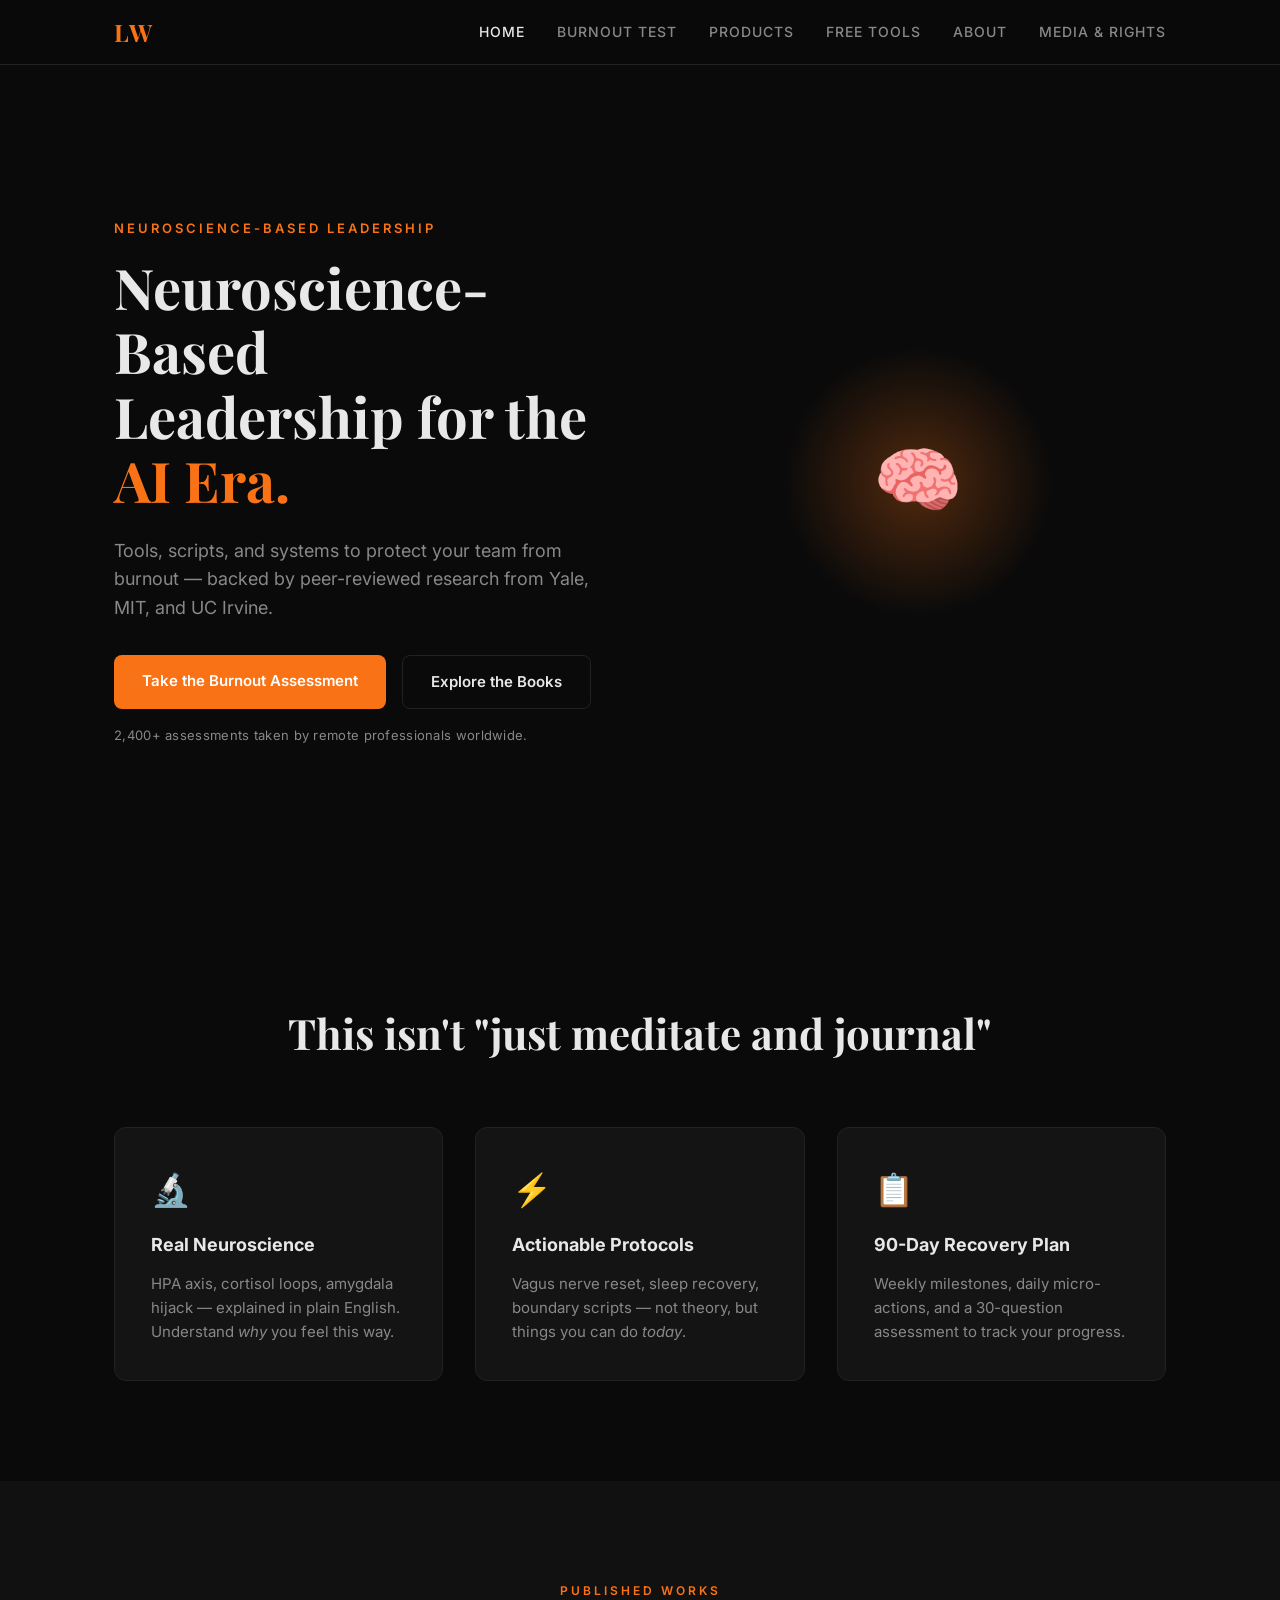
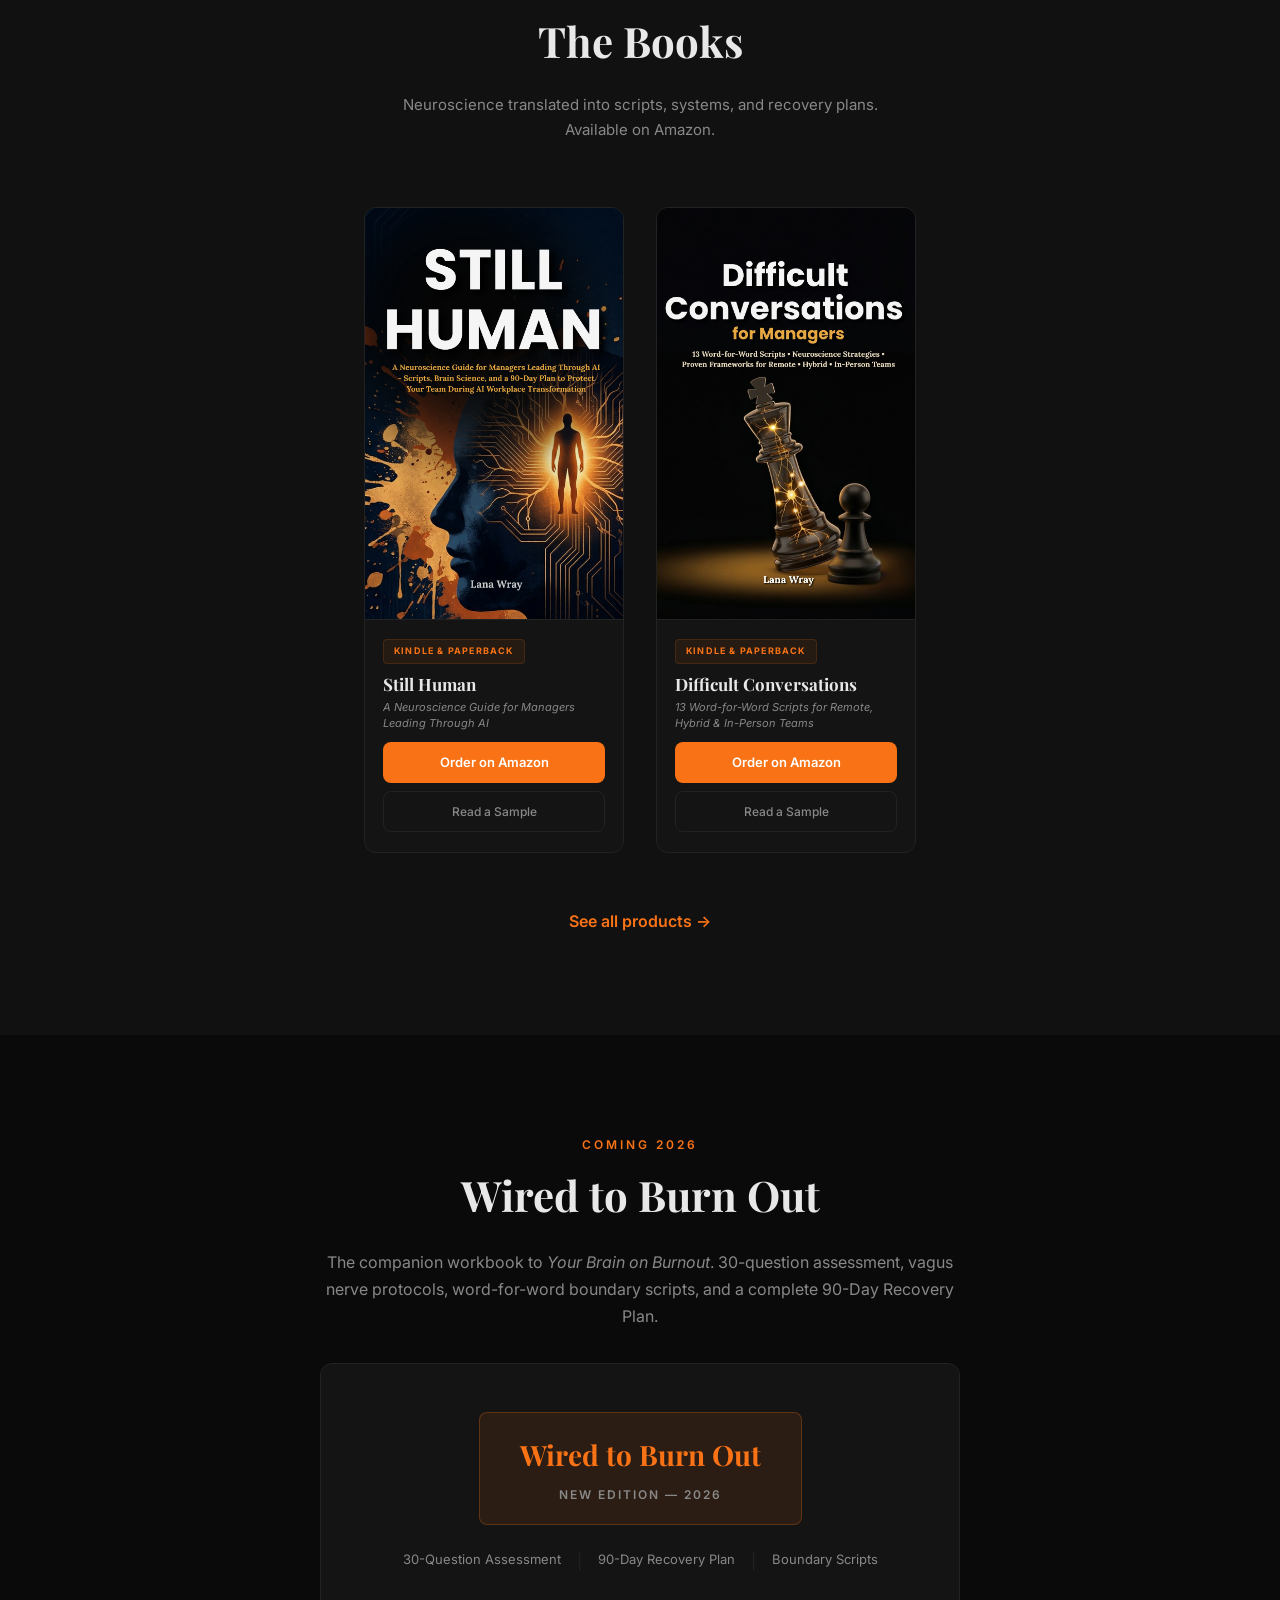
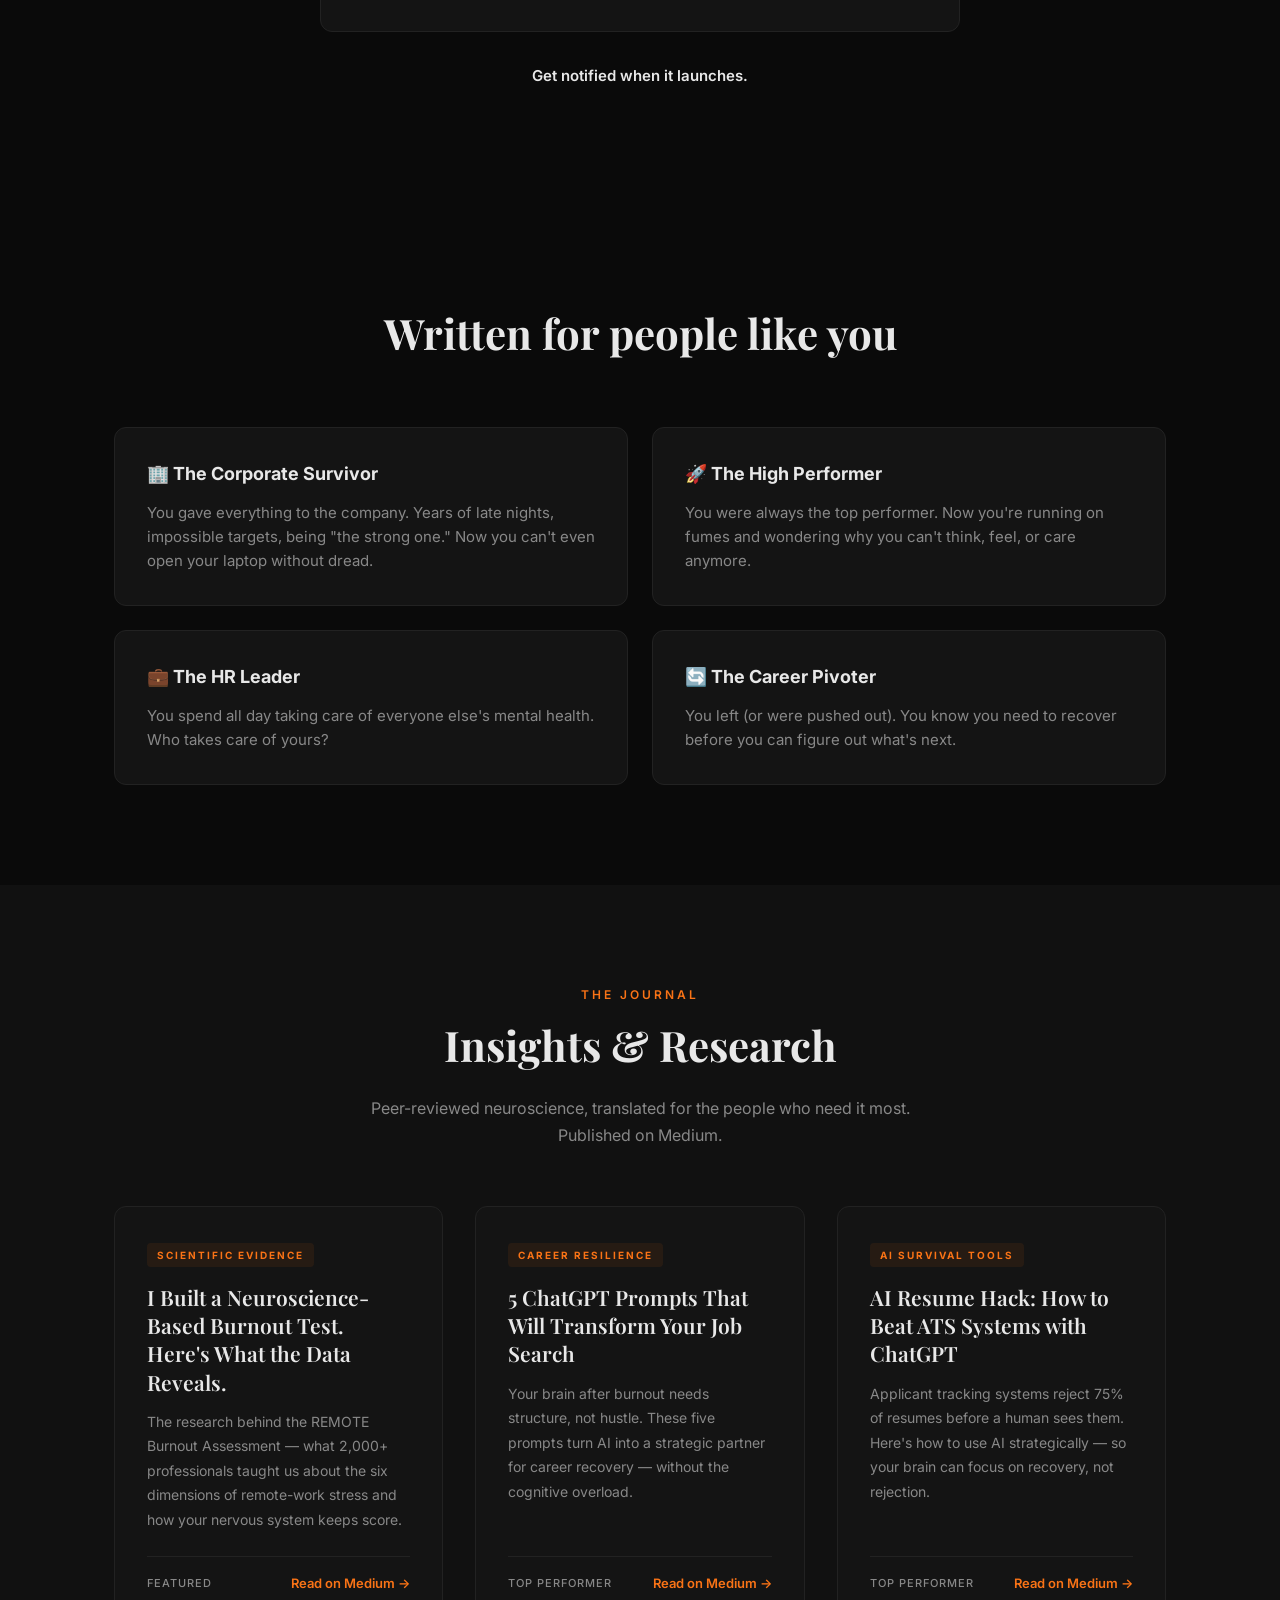
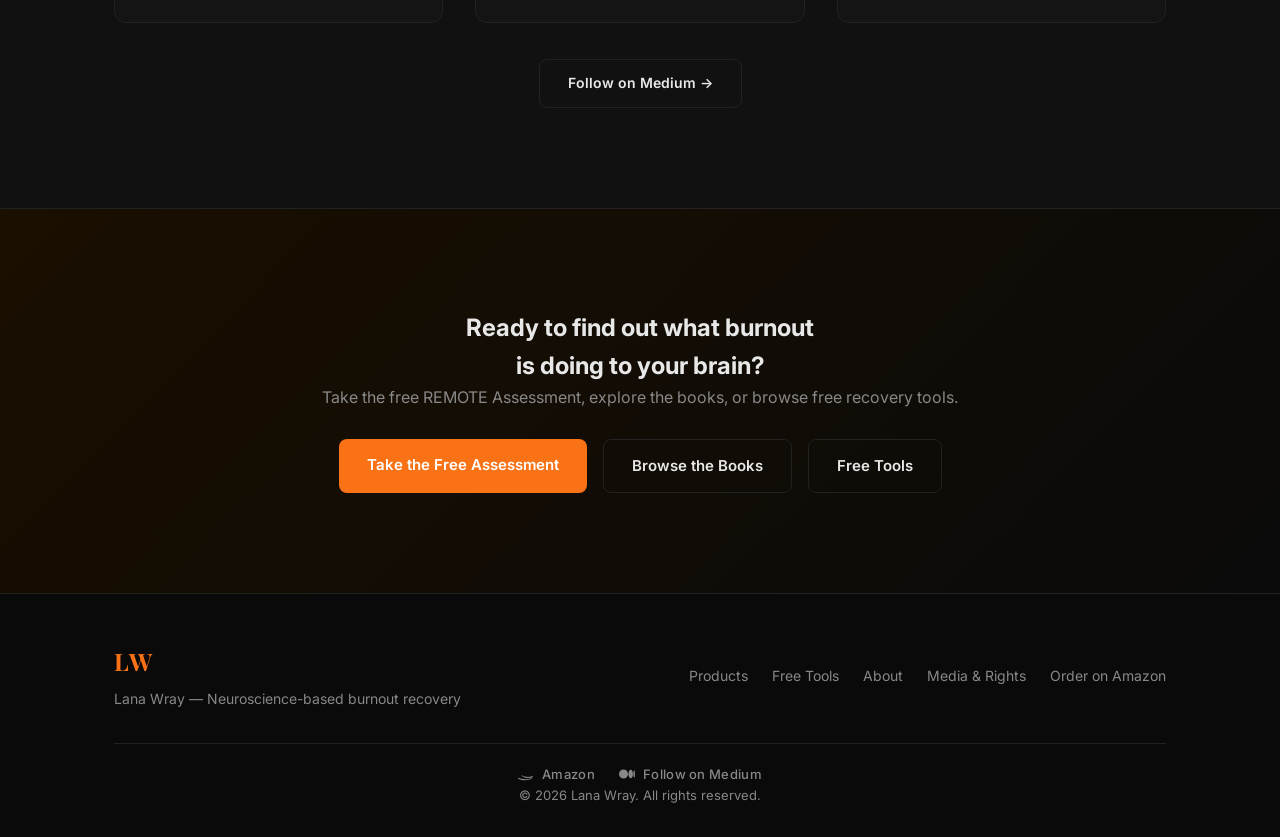
==== commit 146231ca: "cover updated" ====
--- a/index.html
+++ b/index.html
@@ -111,10 +111,9 @@
                     </div>
                 </div>
                 <div class="showcase-body">
-                    <div class="showcase-badge">Available on Amazon Kindle &amp; Paperback</div>
+                    <div class="showcase-badge">Kindle &amp; Paperback</div>
                     <h3>Still Human</h3>
                     <p class="showcase-subtitle">A Neuroscience Guide for Managers Leading Through AI</p>
-                    <p class="showcase-desc">Scripts, brain science, and a 90-Day Plan to protect your team during AI workplace transformation.</p>
                     <div class="showcase-actions">
                         <a href="https://www.amazon.com/dp/B0GHTRS544" target="_blank" class="btn btn-primary">Order on Amazon</a>
                         <a href="https://www.amazon.com/dp/B0GHTRS544" target="_blank" class="btn-sample">Read a Sample</a>
@@ -132,10 +131,9 @@
                     </div>
                 </div>
                 <div class="showcase-body">
-                    <div class="showcase-badge">Available on Amazon Kindle &amp; Paperback</div>
-                    <h3>Difficult Conversations for Managers</h3>
+                    <div class="showcase-badge">Kindle &amp; Paperback</div>
+                    <h3>Difficult Conversations</h3>
                     <p class="showcase-subtitle">13 Word-for-Word Scripts for Remote, Hybrid &amp; In-Person Teams</p>
-                    <p class="showcase-desc">PIPs, layoffs, salary disputes, mental health disclosures — every script backed by the neuroscience of threat response and psychological safety.</p>
                     <div class="showcase-actions">
                         <a href="https://www.amazon.com/dp/B0DS9W2FG1" target="_blank" class="btn btn-primary">Order on Amazon</a>
                         <a href="https://www.amazon.com/dp/B0DS9W2FG1" target="_blank" class="btn-sample">Read a Sample</a>
--- a/style.css
+++ b/style.css
@@ -229,29 +229,43 @@
 .resource-card h3 { font-size: 24px; margin-bottom: 12px; }
 .resource-card p { color: var(--text-muted); margin-bottom: 24px; }
 
-/* === PUBLISHED WORKS SHOWCASE === */
+/* === PUBLISHED WORKS SHOWCASE — HORIZONTAL CAROUSEL === */
 .showcase-grid {
-    display: grid;
-    grid-template-columns: repeat(2, 1fr);
-    gap: 40px;
+    display: flex;
+    gap: 32px;
+    overflow-x: auto;
+    scroll-snap-type: x mandatory;
+    -webkit-overflow-scrolling: touch;
+    padding: 8px 4px 24px;
+    margin: 0 auto;
     max-width: 960px;
-    margin: 0 auto;
-}
+    scrollbar-width: thin;
+    scrollbar-color: rgba(249,115,22,0.3) transparent;
+    justify-content: center;
+}
+.showcase-grid::-webkit-scrollbar { height: 6px; }
+.showcase-grid::-webkit-scrollbar-track { background: transparent; }
+.showcase-grid::-webkit-scrollbar-thumb { background: rgba(249,115,22,0.25); border-radius: 3px; }
+.showcase-grid::-webkit-scrollbar-thumb:hover { background: rgba(249,115,22,0.45); }
+
 .showcase-card {
+    flex: 0 0 260px;
+    max-width: 260px;
     background: var(--bg-card);
     border: 1px solid var(--border);
     border-radius: var(--radius);
     overflow: hidden;
+    scroll-snap-align: center;
     transition: border-color 0.3s, transform 0.3s, box-shadow 0.3s;
 }
 .showcase-card:hover {
     border-color: var(--accent);
-    transform: translateY(-6px);
-    box-shadow: 0 16px 48px rgba(249, 115, 22, 0.08);
+    transform: translateY(-4px);
+    box-shadow: 0 12px 36px rgba(249, 115, 22, 0.10);
 }
 .showcase-cover {
     width: 100%;
-    aspect-ratio: 1683 / 2600;
+    aspect-ratio: 5 / 8;
     background: linear-gradient(160deg, #1a2744 0%, #0d1520 60%, #2a1a0a 100%);
     border-bottom: 1px solid var(--border);
     overflow: hidden;
@@ -273,74 +287,78 @@
     position: absolute;
     top: 0;
     left: 0;
-    padding: 40px;
+    padding: 24px;
     text-align: center;
 }
 .showcase-cover-title {
     font-family: 'Playfair Display', serif;
-    font-size: clamp(20px, 3vw, 28px);
+    font-size: 18px;
     font-weight: 700;
     color: #fff;
     line-height: 1.25;
-    margin-bottom: 8px;
+    margin-bottom: 6px;
 }
 .showcase-cover-author {
-    font-size: 13px;
+    font-size: 11px;
     color: var(--text-muted);
     text-transform: uppercase;
     letter-spacing: 2px;
 }
 .showcase-body {
-    padding: 28px 28px 32px;
+    padding: 16px 18px 20px;
 }
 .showcase-badge {
     display: inline-block;
     background: rgba(249, 115, 22, 0.08);
     border: 1px solid rgba(249, 115, 22, 0.15);
     color: var(--accent);
-    font-size: 10px;
+    font-size: 9px;
     font-weight: 700;
-    letter-spacing: 1.5px;
+    letter-spacing: 1.2px;
     text-transform: uppercase;
-    padding: 5px 12px;
+    padding: 4px 10px;
     border-radius: 4px;
+    margin-bottom: 10px;
+}
+.showcase-body h3 {
+    font-family: 'Playfair Display', serif;
+    font-size: 17px;
+    font-weight: 700;
+    margin-bottom: 4px;
+    line-height: 1.25;
+}
+.showcase-subtitle {
+    font-size: 11px;
+    color: var(--text-muted);
+    margin-bottom: 10px;
+    font-style: italic;
+    line-height: 1.5;
+}
+.showcase-desc {
+    font-size: 12px;
+    color: var(--text-muted);
+    line-height: 1.6;
     margin-bottom: 14px;
-}
-.showcase-body h3 {
-    font-family: 'Playfair Display', serif;
-    font-size: 24px;
-    font-weight: 700;
-    margin-bottom: 6px;
-    line-height: 1.25;
-}
-.showcase-subtitle {
-    font-size: 13px;
-    color: var(--text-muted);
-    margin-bottom: 14px;
-    font-style: italic;
-}
-.showcase-desc {
-    font-size: 14px;
-    color: var(--text-muted);
-    line-height: 1.7;
-    margin-bottom: 20px;
 }
 .showcase-actions {
     display: flex;
-    gap: 10px;
-    flex-wrap: wrap;
-}
+    flex-direction: column;
+    gap: 8px;
+}
+.showcase-actions .btn { font-size: 13px; padding: 10px 16px; text-align: center; }
 .btn-sample {
     display: inline-flex;
     align-items: center;
+    justify-content: center;
     gap: 6px;
     border: 1px solid var(--border);
     color: var(--text-muted) !important;
-    padding: 14px 20px;
+    padding: 10px 16px;
     border-radius: 8px;
-    font-size: 14px;
+    font-size: 12px;
     font-weight: 500;
     transition: all 0.2s;
+    text-align: center;
 }
 .btn-sample:hover {
     border-color: var(--accent);
@@ -495,7 +513,8 @@
     .grid-3, .grid-2 { grid-template-columns: 1fr; }
     .book-feature { grid-template-columns: 1fr; text-align: center; }
     .about-grid { grid-template-columns: 1fr; text-align: center; }
-    .showcase-grid { grid-template-columns: 1fr; max-width: 480px; }
+    .showcase-grid { justify-content: flex-start; padding-left: 20px; padding-right: 20px; }
+    .showcase-card { flex: 0 0 220px; max-width: 220px; }
     .articles-grid { grid-template-columns: 1fr; }
     .footer-inner { flex-direction: column; gap: 20px; text-align: center; }
     .footer-social { flex-wrap: wrap; }
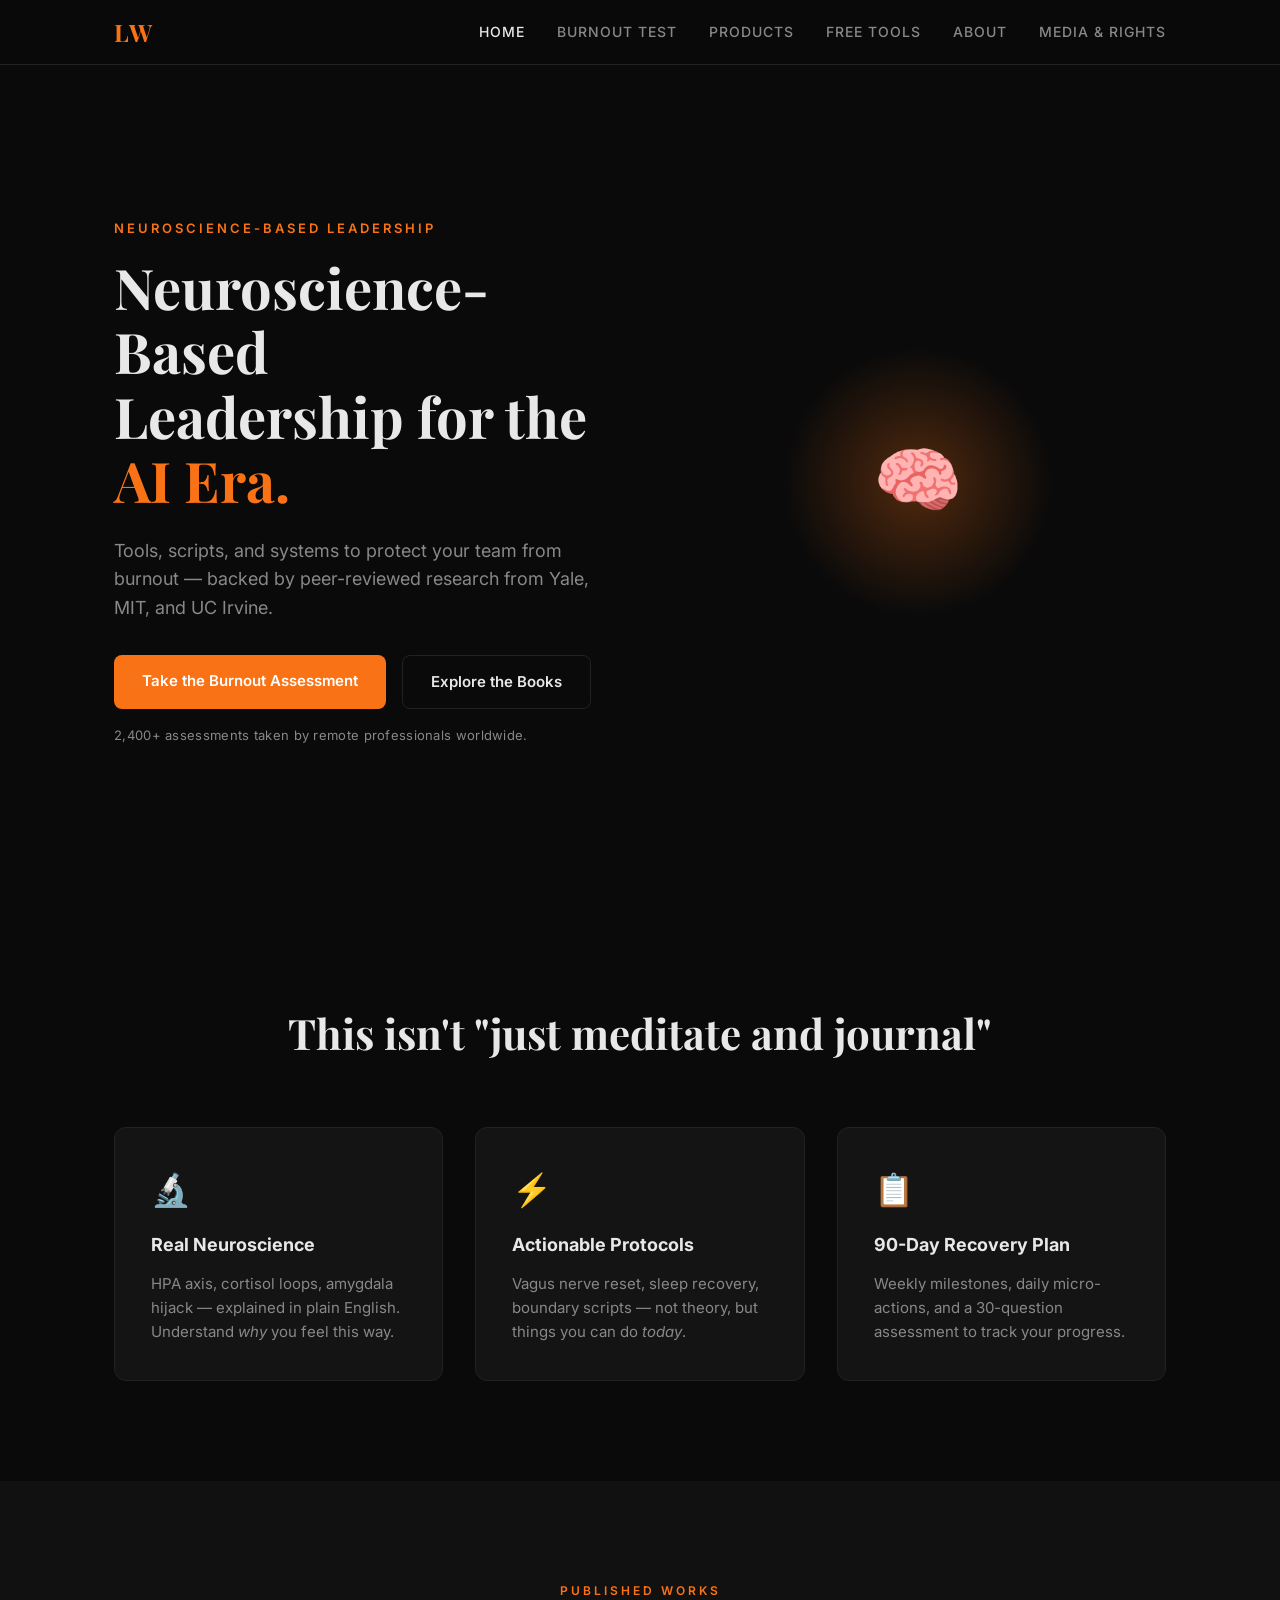
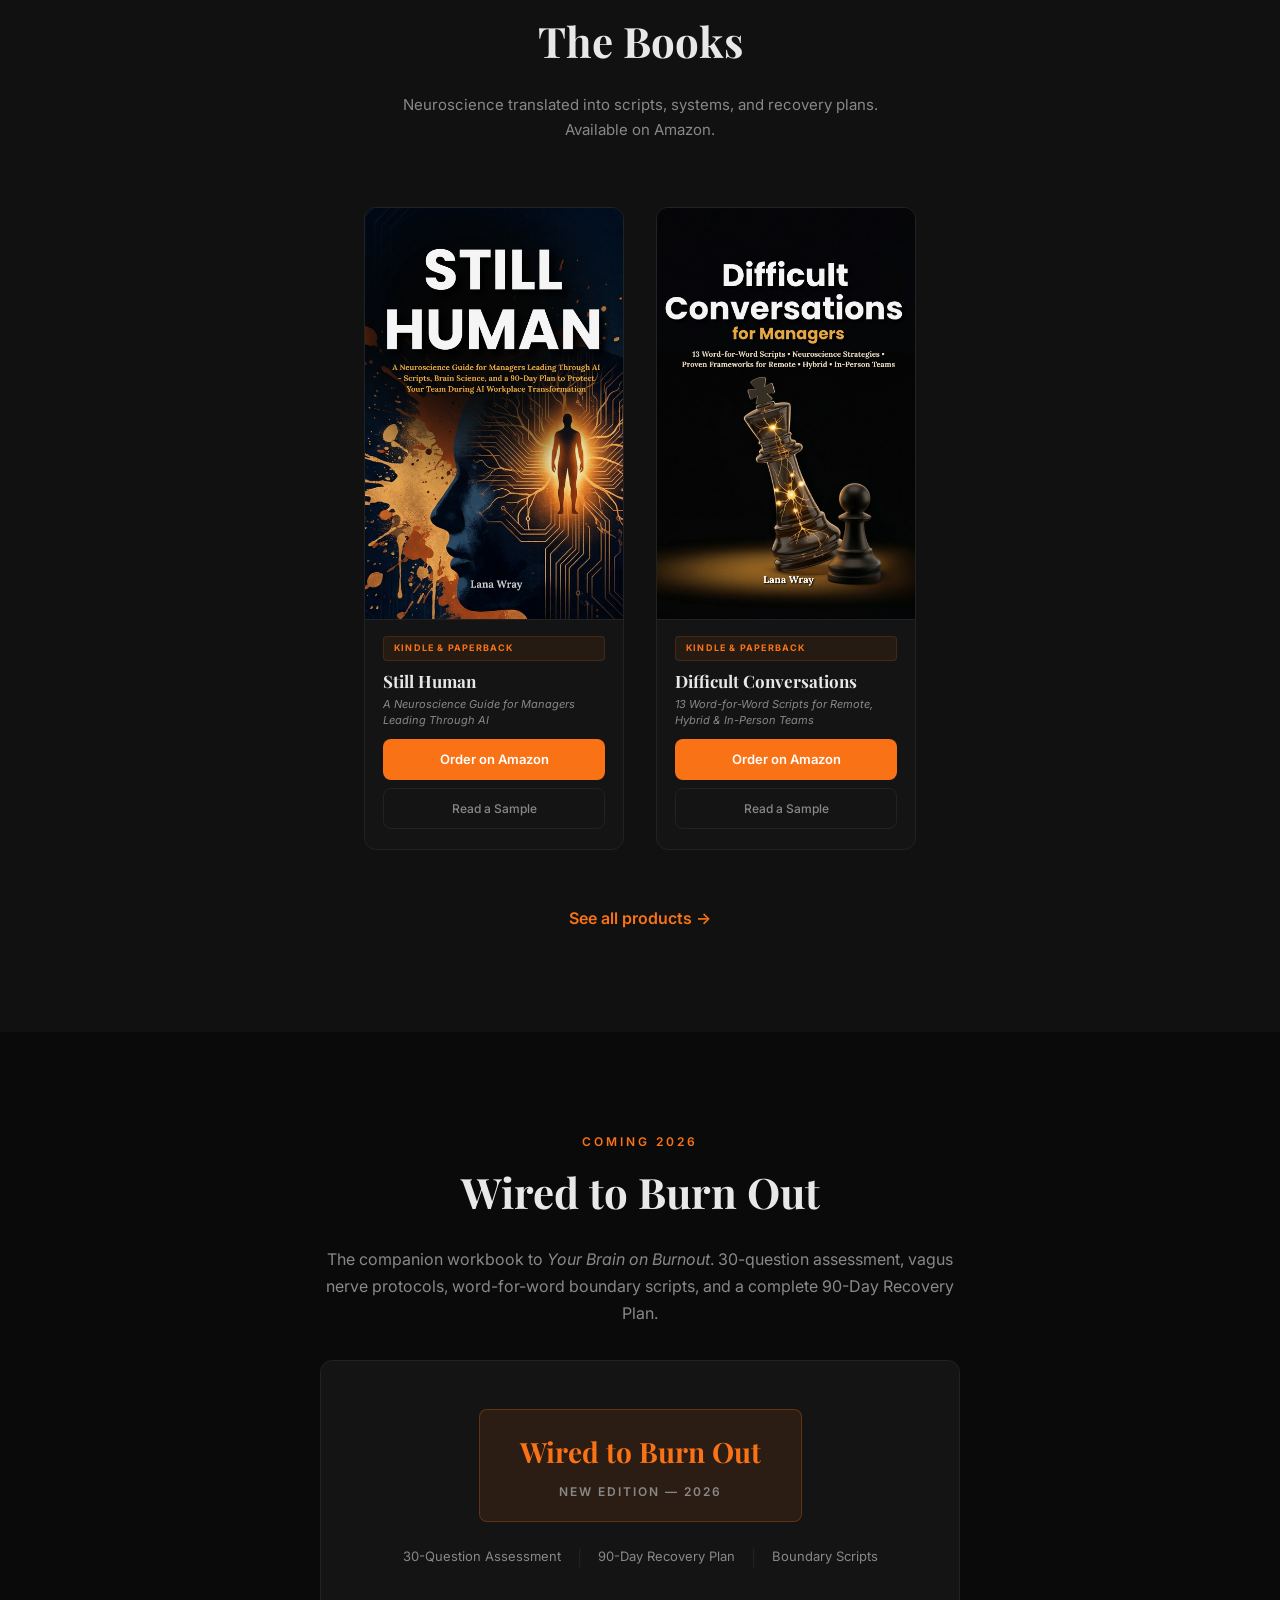
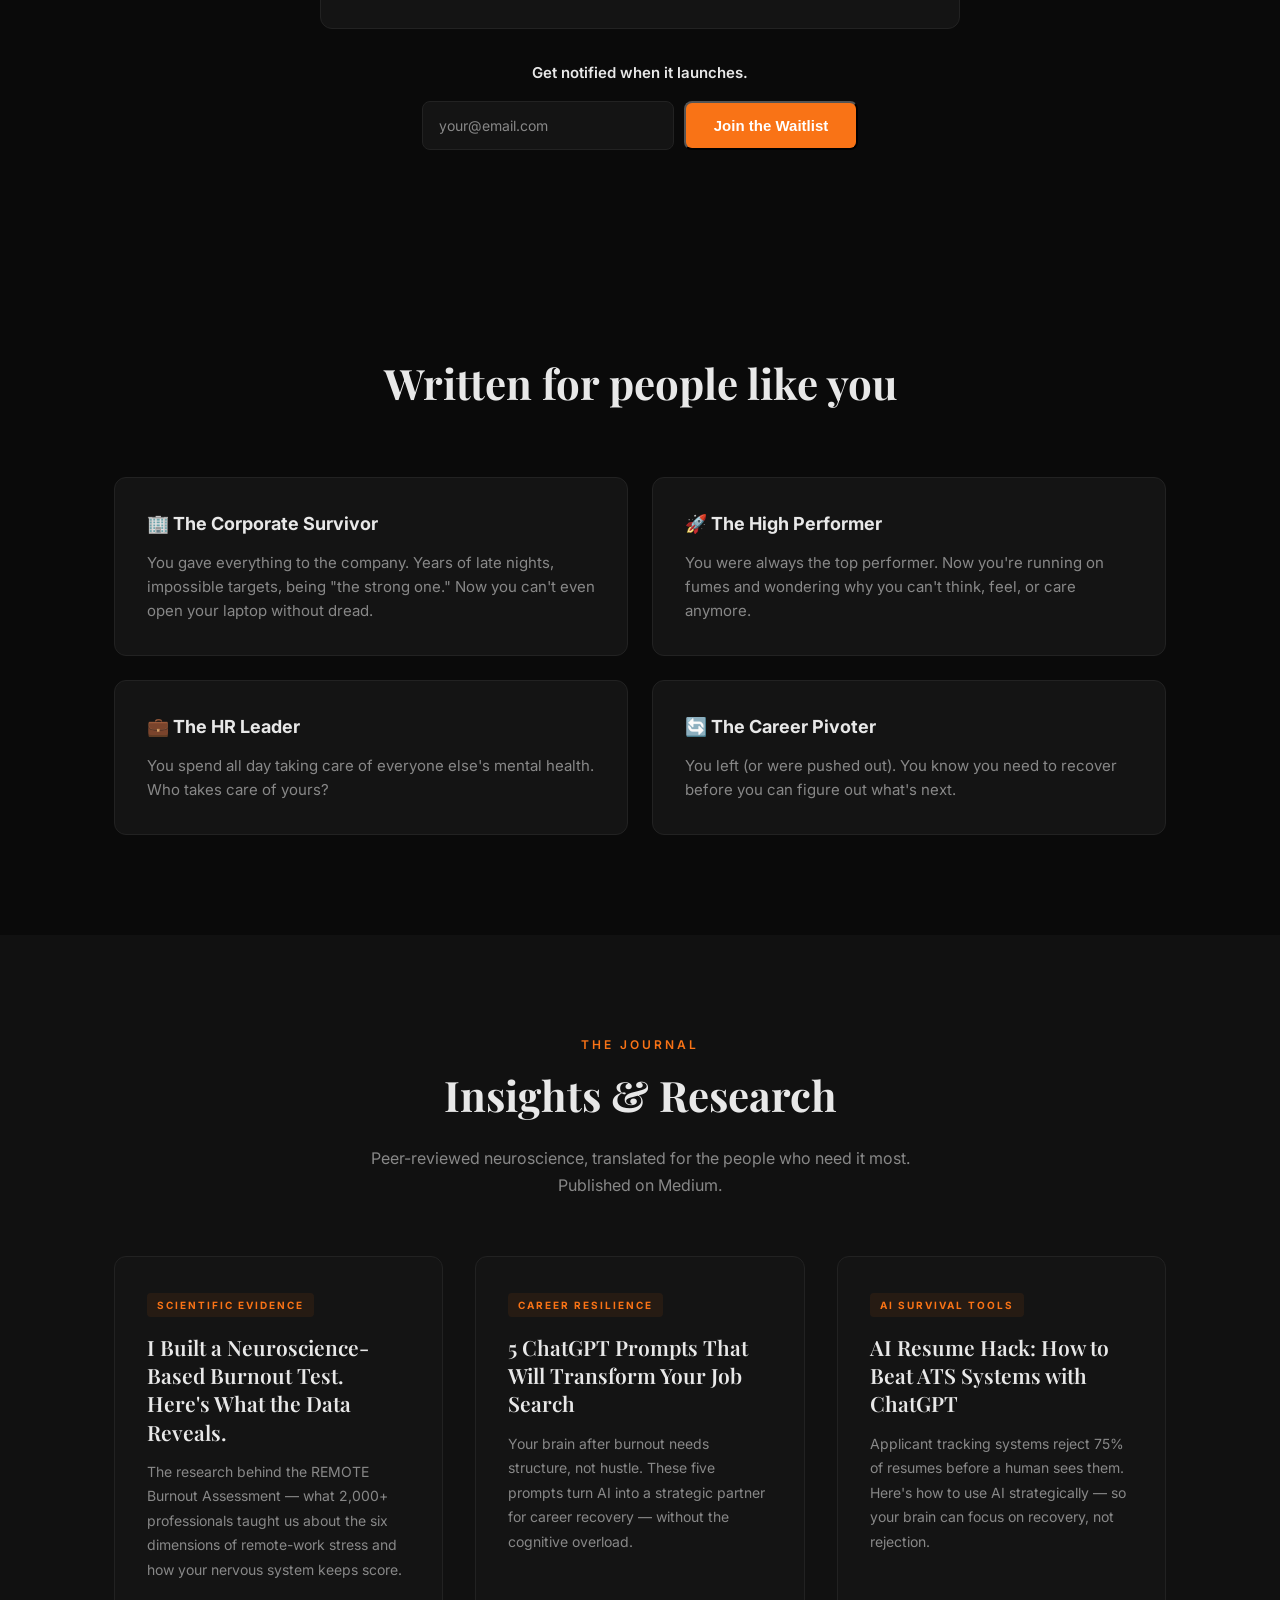
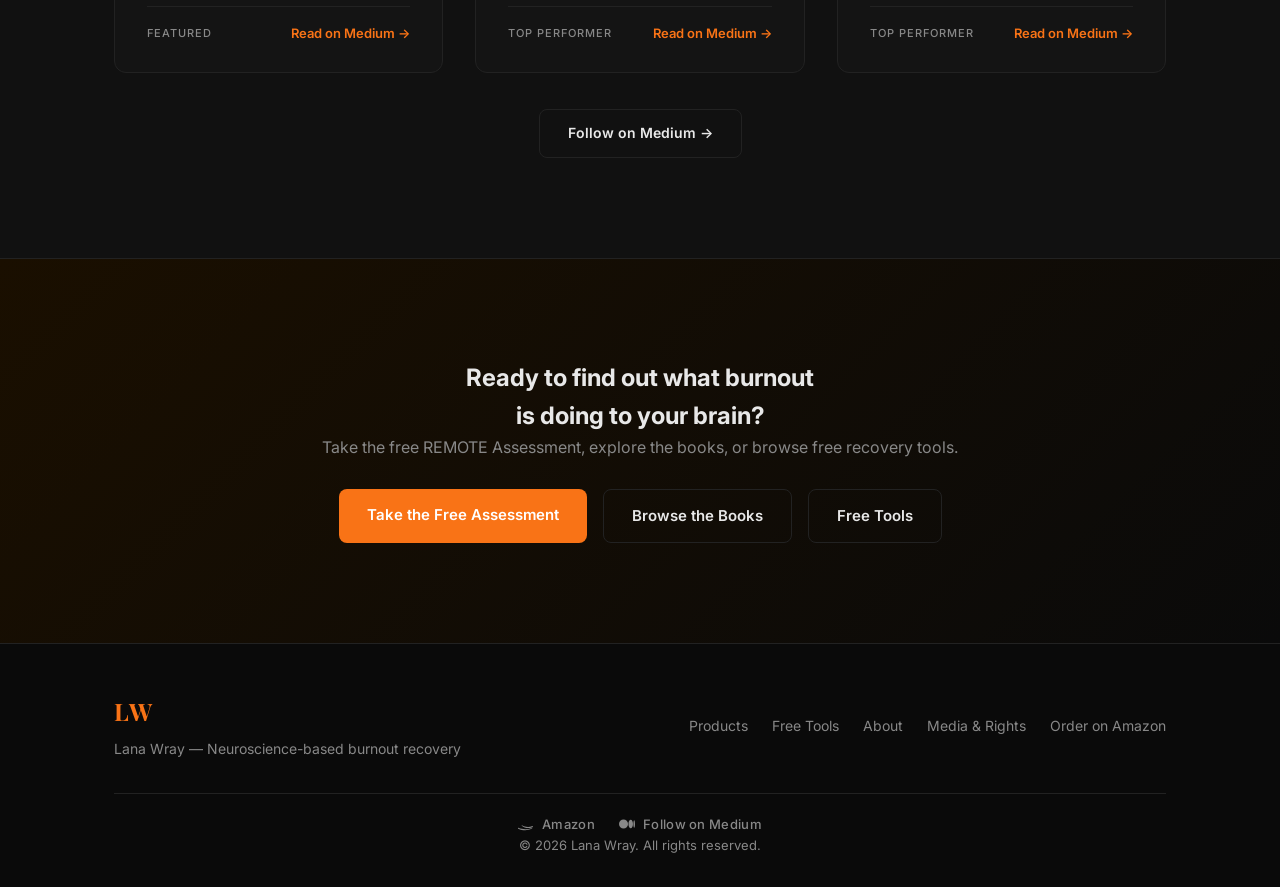
==== commit f84643ad: "Get notified" ====
--- a/index.html
+++ b/index.html
@@ -169,19 +169,14 @@
                 </div>
             </div>
 
-            <!-- MailerLite Waitlist Embed -->
-            <p style="font-size:15px;color:var(--text);font-weight:600;margin-bottom:12px;">Get notified when it launches.</p>
+            <!-- Waitlist Email Capture -->
+            <p style="font-size:15px;color:var(--text);font-weight:600;margin-bottom:16px;">Get notified when it launches.</p>
             <div class="ml-embedded" data-form="waitlist-wired"></div>
-            <script>
-            (function(){
-                if(window.ml) {
-                    ml('webforms', '7048498', 'z9j2r8', 'waitlist-wired');
-                }
-            })();
-            </script>
-            <noscript>
-                <a href="https://landing.mailerlite.com/webforms/landing/z9j2r8" target="_blank" class="btn btn-secondary" style="margin-top:12px;">Join the Waitlist</a>
-            </noscript>
+            <form class="waitlist-form" id="waitlistFormHome" onsubmit="return handleWaitlist(event, 'waitlistFormHome')">
+                <input type="email" name="email" placeholder="your@email.com" required>
+                <button type="submit" class="btn btn-primary">Join the Waitlist</button>
+            </form>
+            <p class="waitlist-success" id="waitlistSuccessHome" style="display:none;color:var(--accent);font-size:14px;margin-top:12px;font-weight:600;">You're on the list. We'll email you when it drops.</p>
         </div>
     </div>
 </section>
@@ -301,6 +296,25 @@
 }
 </script>
 
+<!-- Waitlist Handler -->
+<script>
+function handleWaitlist(e, formId) {
+    e.preventDefault();
+    var form = document.getElementById(formId);
+    var email = form.querySelector('input[type="email"]').value;
+    // If MailerLite is loaded, subscribe via API
+    if (window.ml) {
+        ml('subscribe', { email: email });
+    }
+    // Show success, hide form
+    form.style.display = 'none';
+    var successEl = form.nextElementSibling;
+    if (successEl && successEl.classList.contains('waitlist-success')) {
+        successEl.style.display = 'block';
+    }
+    return false;
+}
+</script>
 <!-- MailerLite Universal -->
 <script>
 (function(w,d,e,u,f,l,n){w[f]=w[f]||function(){(w[f].q=w[f].q||[])
--- a/style.css
+++ b/style.css
@@ -257,6 +257,8 @@
     overflow: hidden;
     scroll-snap-align: center;
     transition: border-color 0.3s, transform 0.3s, box-shadow 0.3s;
+    display: flex;
+    flex-direction: column;
 }
 .showcase-card:hover {
     border-color: var(--accent);
@@ -306,6 +308,12 @@
 }
 .showcase-body {
     padding: 16px 18px 20px;
+    display: flex;
+    flex-direction: column;
+    flex: 1;
+}
+.showcase-body .showcase-subtitle {
+    flex: 1;
 }
 .showcase-badge {
     display: inline-block;
@@ -497,6 +505,37 @@
 }
 .footer-social a:hover { color: var(--accent); opacity: 1; }
 .footer-social svg { flex-shrink: 0; }
+
+/* === WAITLIST FORM === */
+.waitlist-form {
+    display: flex;
+    gap: 10px;
+    max-width: 420px;
+    margin: 0 auto;
+    justify-content: center;
+}
+.waitlist-form input[type="email"] {
+    flex: 1;
+    padding: 12px 16px;
+    background: var(--bg-card);
+    border: 1px solid var(--border);
+    border-radius: 8px;
+    color: var(--text);
+    font-size: 14px;
+    font-family: 'Inter', sans-serif;
+    outline: none;
+    transition: border-color 0.2s;
+}
+.waitlist-form input[type="email"]:focus {
+    border-color: var(--accent);
+}
+.waitlist-form input[type="email"]::placeholder {
+    color: var(--text-muted);
+}
+.waitlist-form .btn {
+    white-space: nowrap;
+    flex-shrink: 0;
+}
 
 /* === MOBILE === */
 @media (max-width: 768px) {
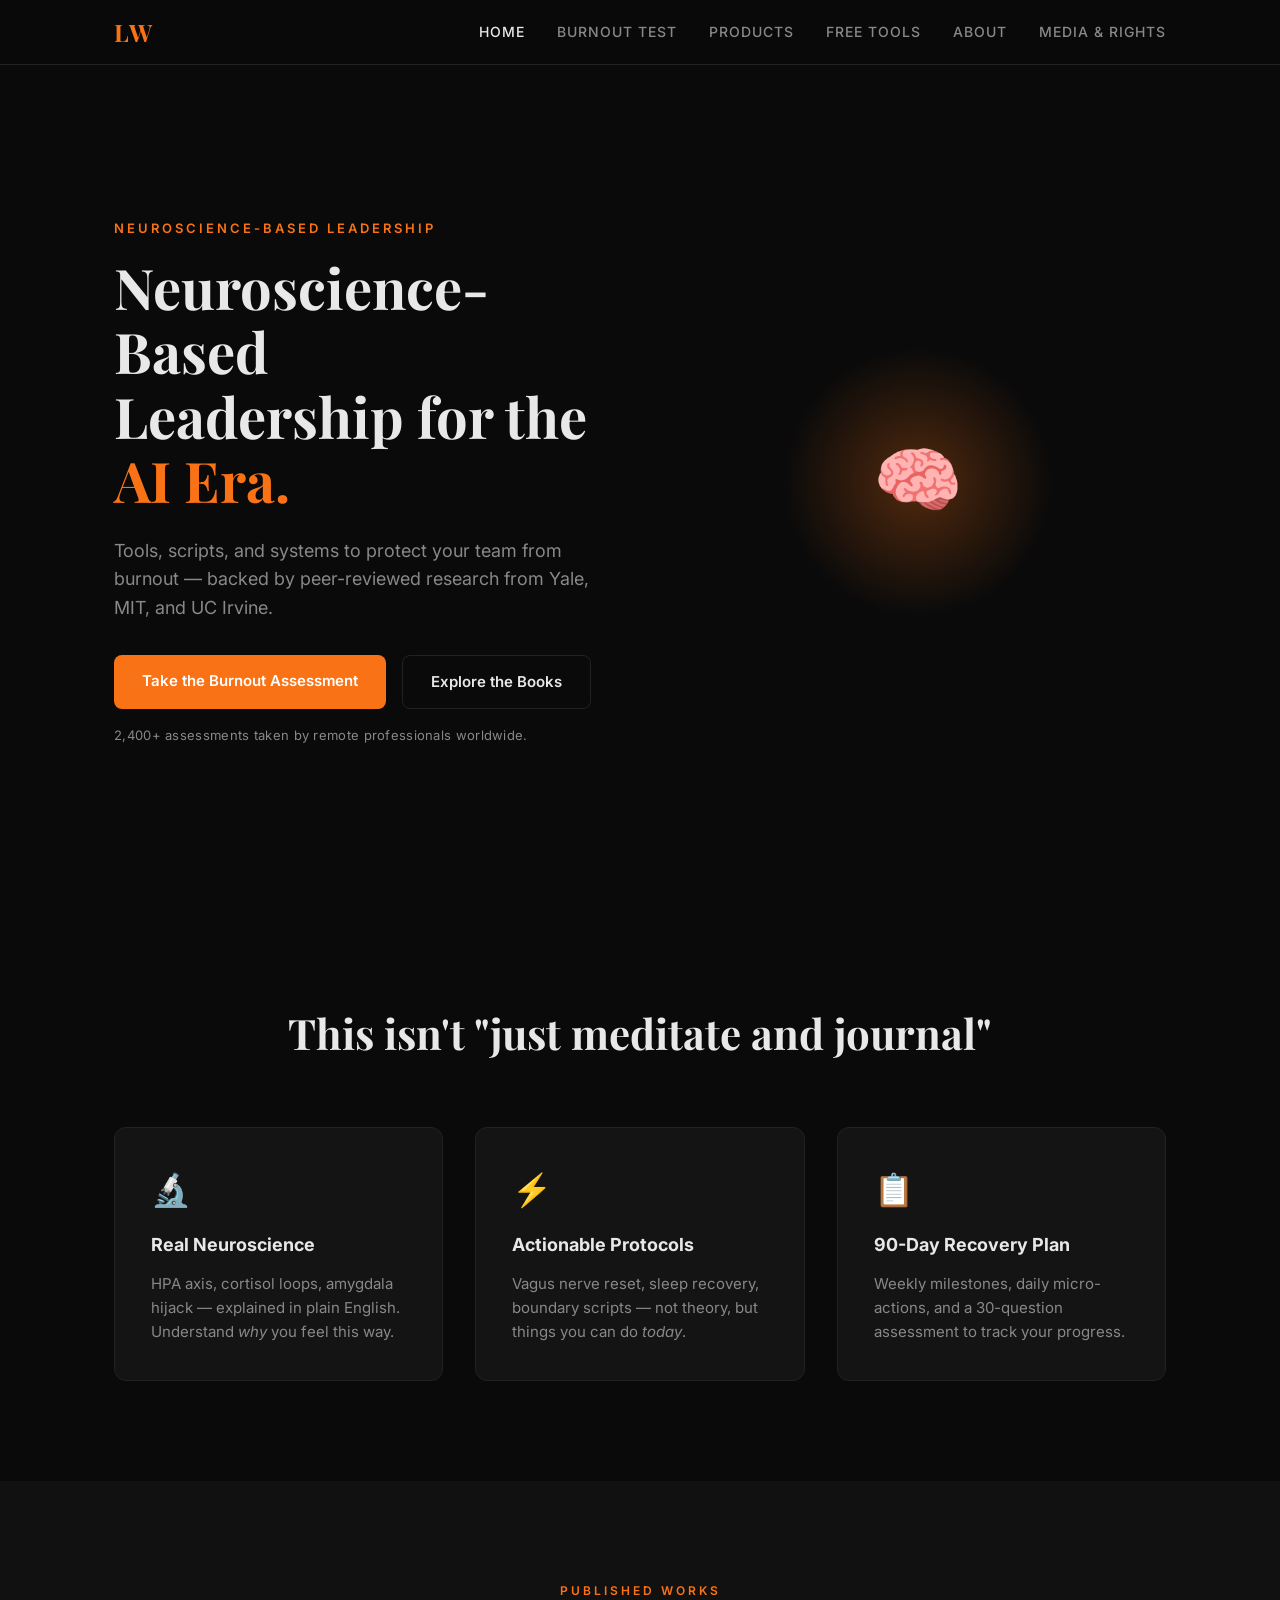
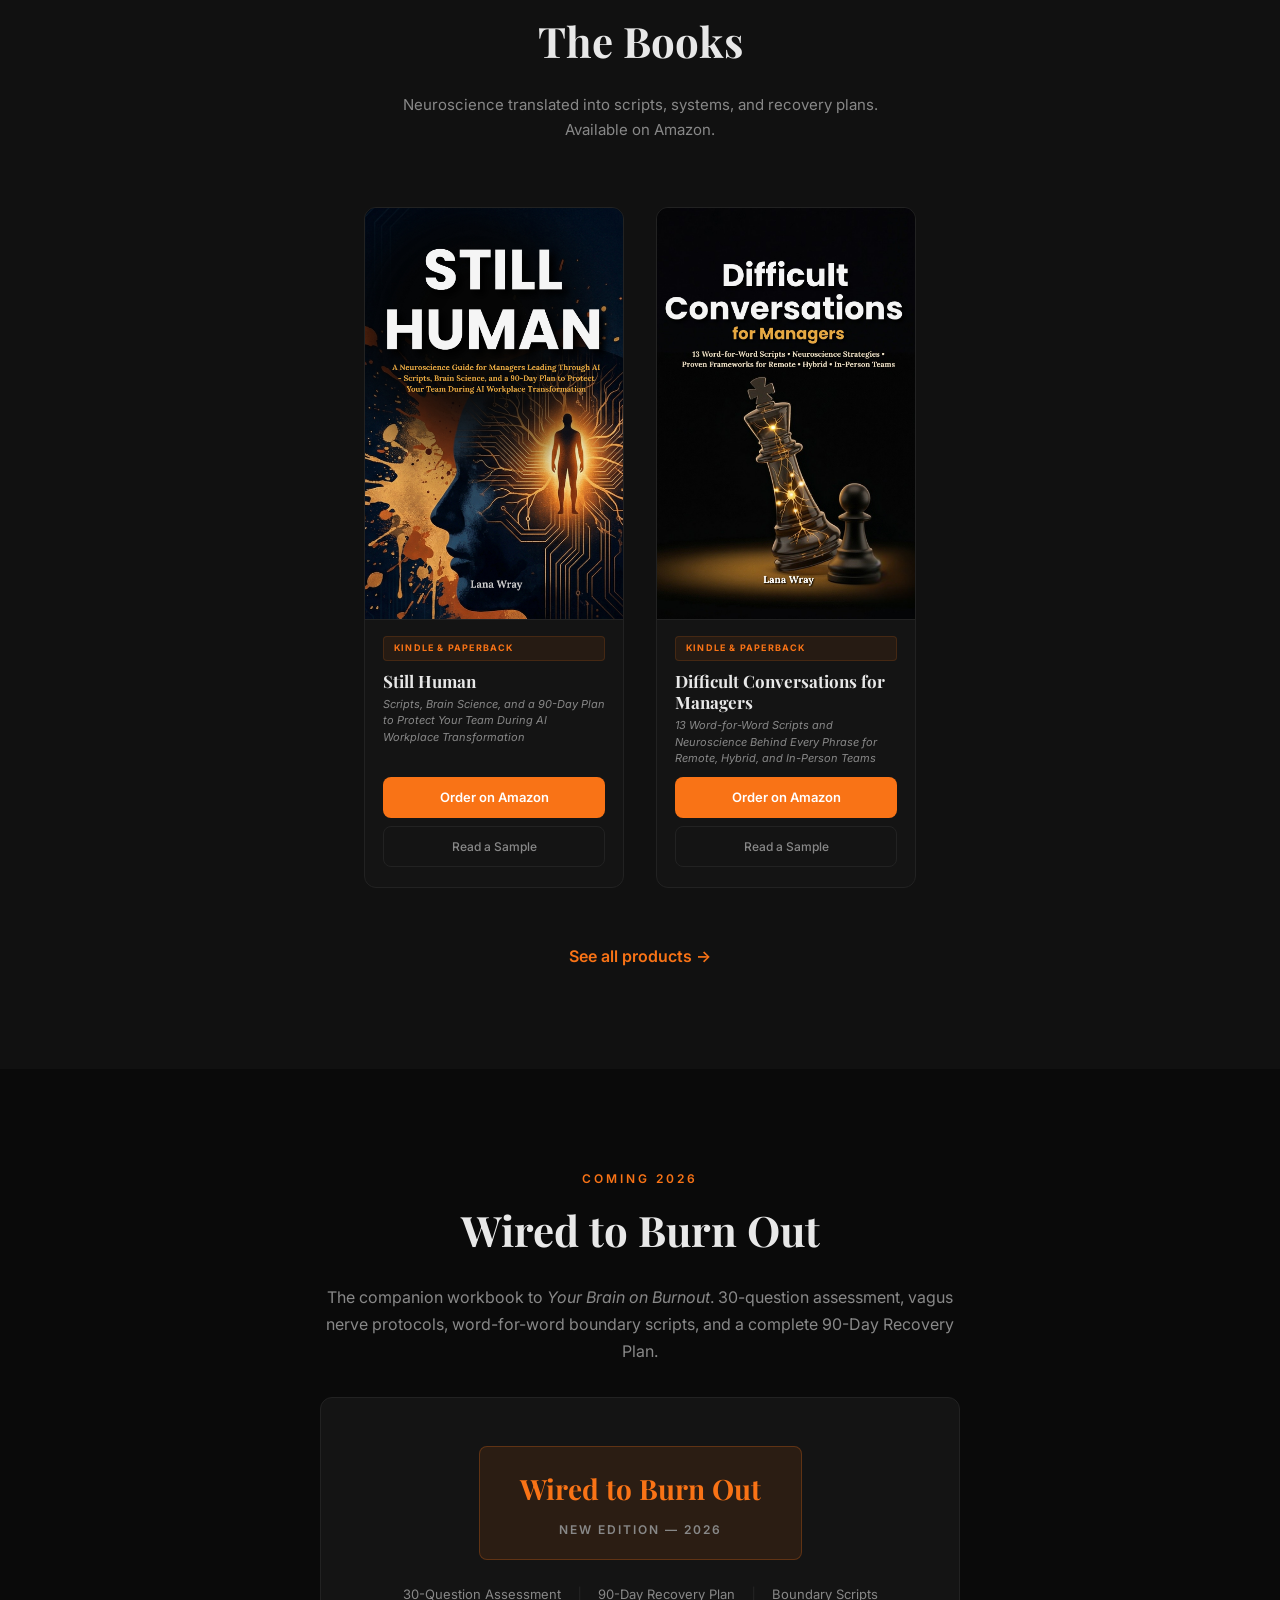
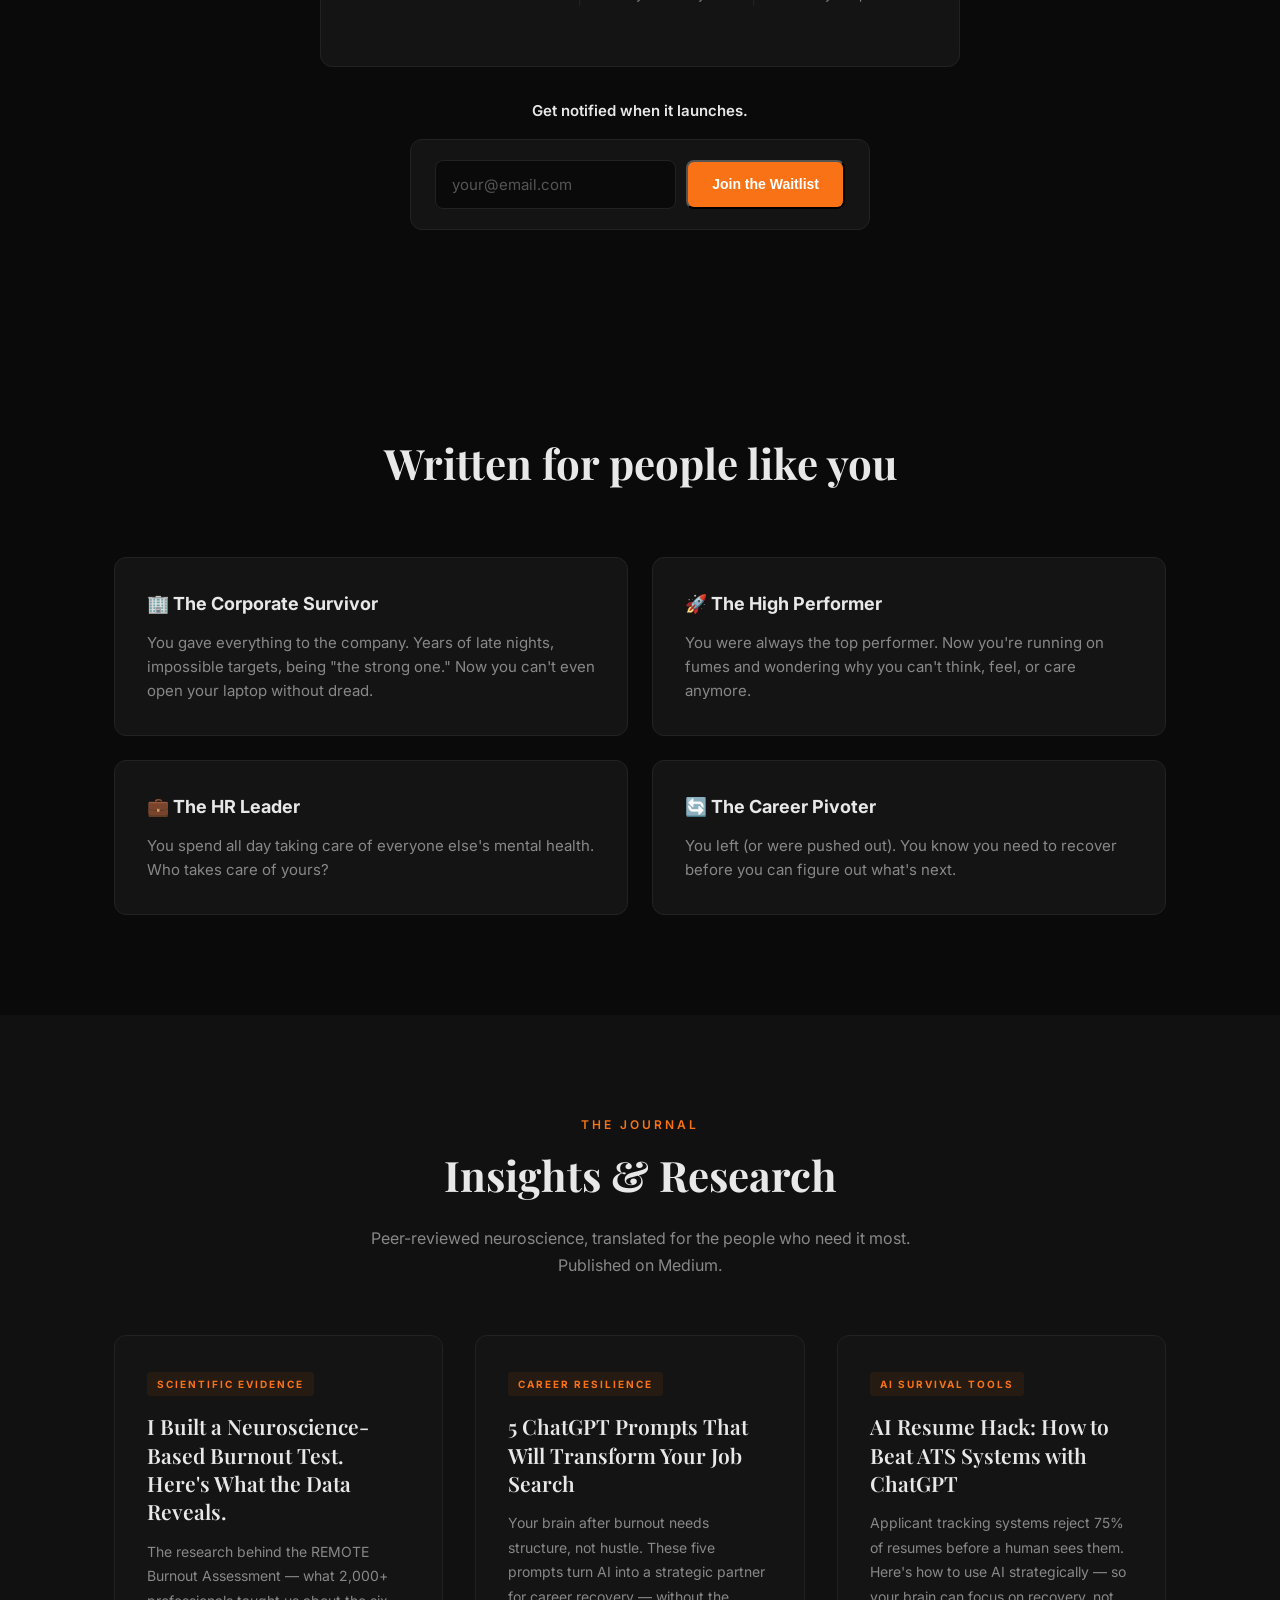
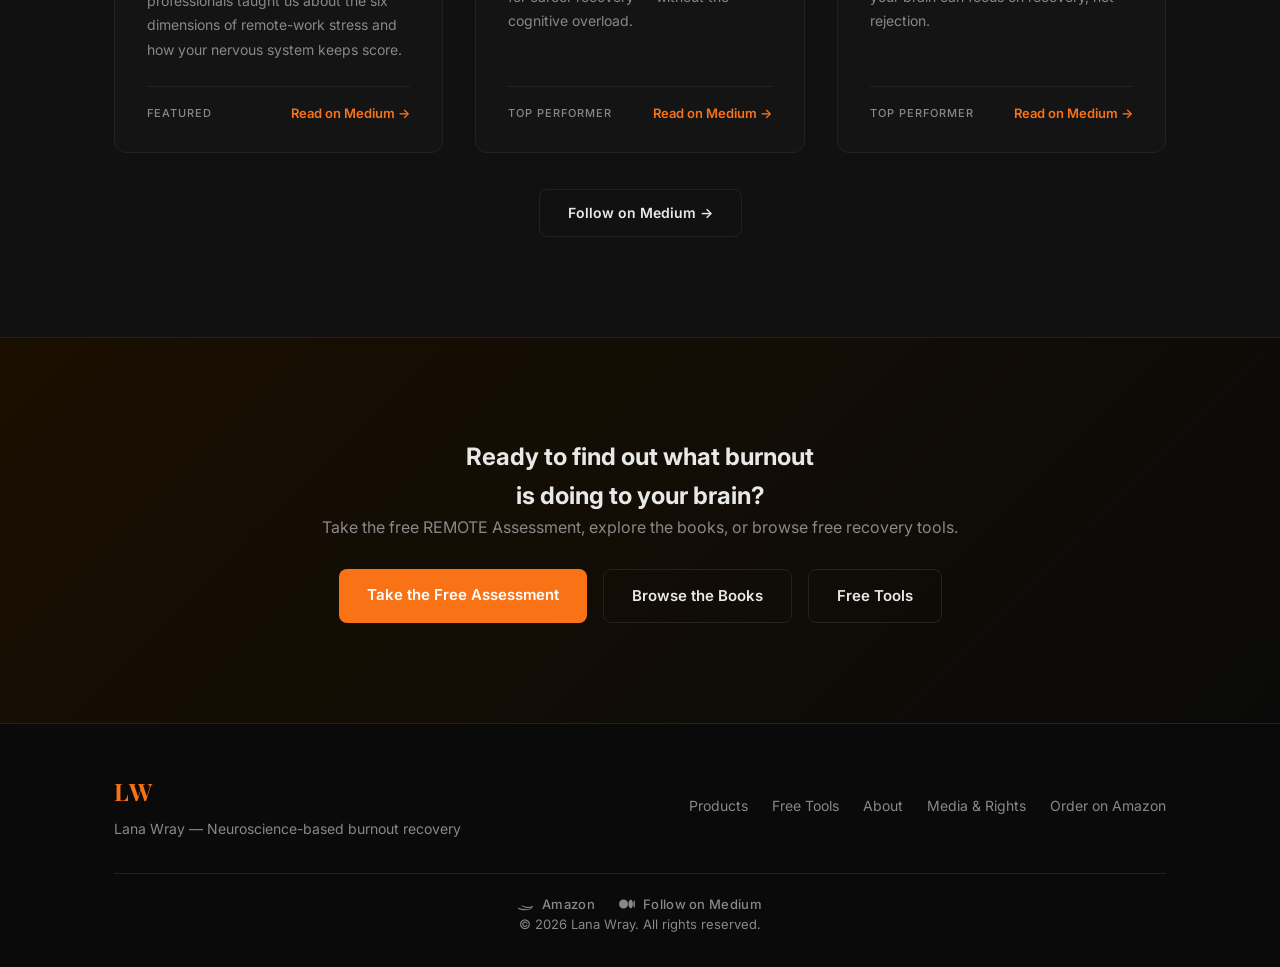
==== commit aedcf361: "adoptive design" ====
--- a/index.html
+++ b/index.html
@@ -113,7 +113,7 @@
                 <div class="showcase-body">
                     <div class="showcase-badge">Kindle &amp; Paperback</div>
                     <h3>Still Human</h3>
-                    <p class="showcase-subtitle">A Neuroscience Guide for Managers Leading Through AI</p>
+                    <p class="showcase-subtitle">Scripts, Brain Science, and a 90-Day Plan to Protect Your Team During AI Workplace Transformation</p>
                     <div class="showcase-actions">
                         <a href="https://www.amazon.com/dp/B0GHTRS544" target="_blank" class="btn btn-primary">Order on Amazon</a>
                         <a href="https://www.amazon.com/dp/B0GHTRS544" target="_blank" class="btn-sample">Read a Sample</a>
@@ -126,14 +126,14 @@
                 <div class="showcase-cover">
                     <img src="difficult-conversations-cover.jpg" alt="Difficult Conversations for Managers — Lana Wray" onerror="this.style.display='none';this.nextElementSibling.style.display='flex';">
                     <div class="showcase-cover-fallback">
-                        <p class="showcase-cover-title">Difficult Conversations</p>
+                        <p class="showcase-cover-title">Difficult Conversations for Managers</p>
                         <p class="showcase-cover-author">Lana Wray</p>
                     </div>
                 </div>
                 <div class="showcase-body">
                     <div class="showcase-badge">Kindle &amp; Paperback</div>
-                    <h3>Difficult Conversations</h3>
-                    <p class="showcase-subtitle">13 Word-for-Word Scripts for Remote, Hybrid &amp; In-Person Teams</p>
+                    <h3>Difficult Conversations for Managers</h3>
+                    <p class="showcase-subtitle">13 Word-for-Word Scripts and Neuroscience Behind Every Phrase for Remote, Hybrid, and In-Person Teams</p>
                     <div class="showcase-actions">
                         <a href="https://www.amazon.com/dp/B0DS9W2FG1" target="_blank" class="btn btn-primary">Order on Amazon</a>
                         <a href="https://www.amazon.com/dp/B0DS9W2FG1" target="_blank" class="btn-sample">Read a Sample</a>
--- a/style.css
+++ b/style.css
@@ -510,18 +510,22 @@
 .waitlist-form {
     display: flex;
     gap: 10px;
-    max-width: 420px;
+    max-width: 460px;
     margin: 0 auto;
-    justify-content: center;
+    padding: 20px 24px;
+    background: var(--bg-card);
+    border: 1px solid var(--border);
+    border-radius: 12px;
 }
 .waitlist-form input[type="email"] {
     flex: 1;
-    padding: 12px 16px;
-    background: var(--bg-card);
+    min-width: 0;
+    padding: 14px 16px;
+    background: var(--bg);
     border: 1px solid var(--border);
     border-radius: 8px;
     color: var(--text);
-    font-size: 14px;
+    font-size: 15px;
     font-family: 'Inter', sans-serif;
     outline: none;
     transition: border-color 0.2s;
@@ -530,11 +534,13 @@
     border-color: var(--accent);
 }
 .waitlist-form input[type="email"]::placeholder {
-    color: var(--text-muted);
+    color: #555;
 }
 .waitlist-form .btn {
     white-space: nowrap;
     flex-shrink: 0;
+    padding: 14px 24px;
+    font-size: 14px;
 }
 
 /* === MOBILE === */
@@ -552,8 +558,15 @@
     .grid-3, .grid-2 { grid-template-columns: 1fr; }
     .book-feature { grid-template-columns: 1fr; text-align: center; }
     .about-grid { grid-template-columns: 1fr; text-align: center; }
-    .showcase-grid { justify-content: flex-start; padding-left: 20px; padding-right: 20px; }
-    .showcase-card { flex: 0 0 220px; max-width: 220px; }
+    .showcase-grid { justify-content: flex-start; padding-left: 16px; padding-right: 16px; gap: 16px; }
+    .showcase-card { flex: 0 0 44vw; max-width: 220px; min-width: 160px; }
+    .showcase-body { padding: 12px 12px 16px; }
+    .showcase-body h3 { font-size: 15px; }
+    .showcase-subtitle { font-size: 10px; }
+    .showcase-actions .btn { font-size: 12px; padding: 8px 12px; }
+    .btn-sample { font-size: 11px; padding: 8px 12px; }
+    .waitlist-form { flex-direction: column; padding: 16px; }
+    .waitlist-form .btn { width: 100%; text-align: center; }
     .articles-grid { grid-template-columns: 1fr; }
     .footer-inner { flex-direction: column; gap: 20px; text-align: center; }
     .footer-social { flex-wrap: wrap; }
